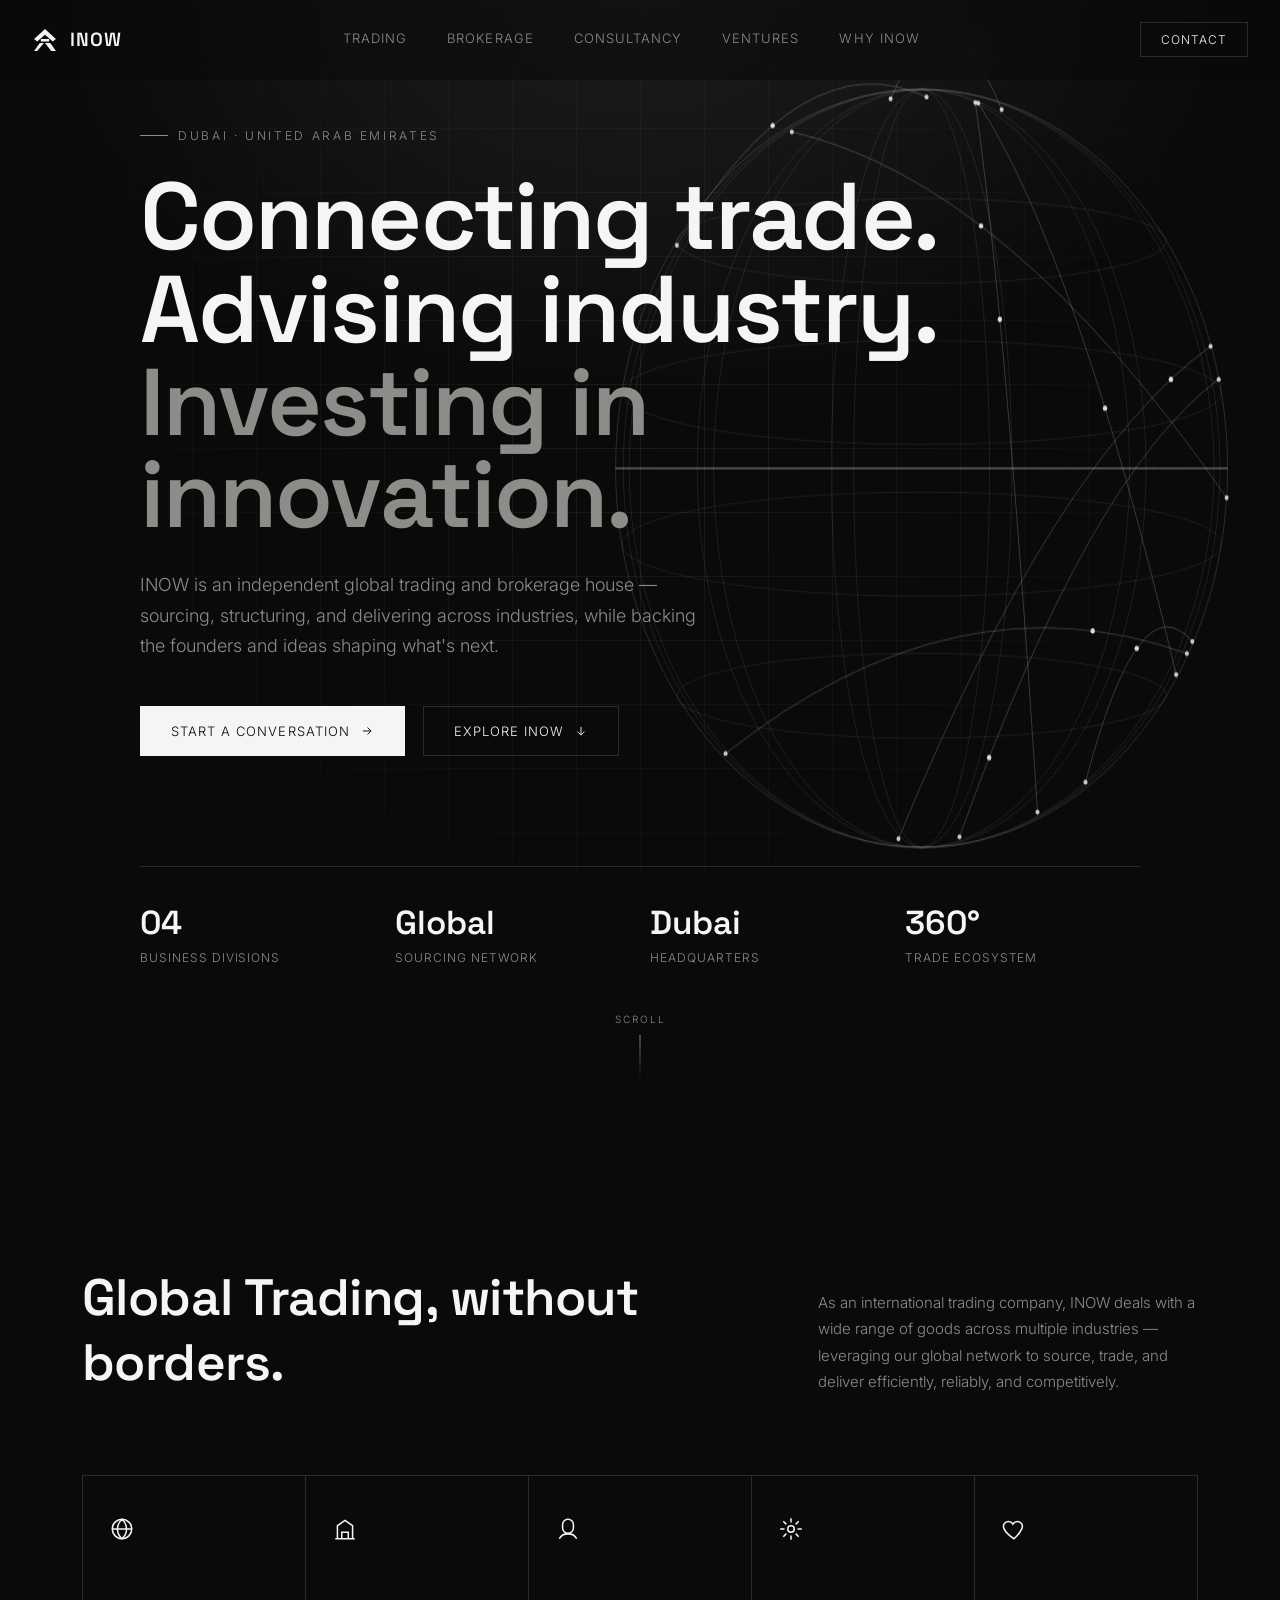
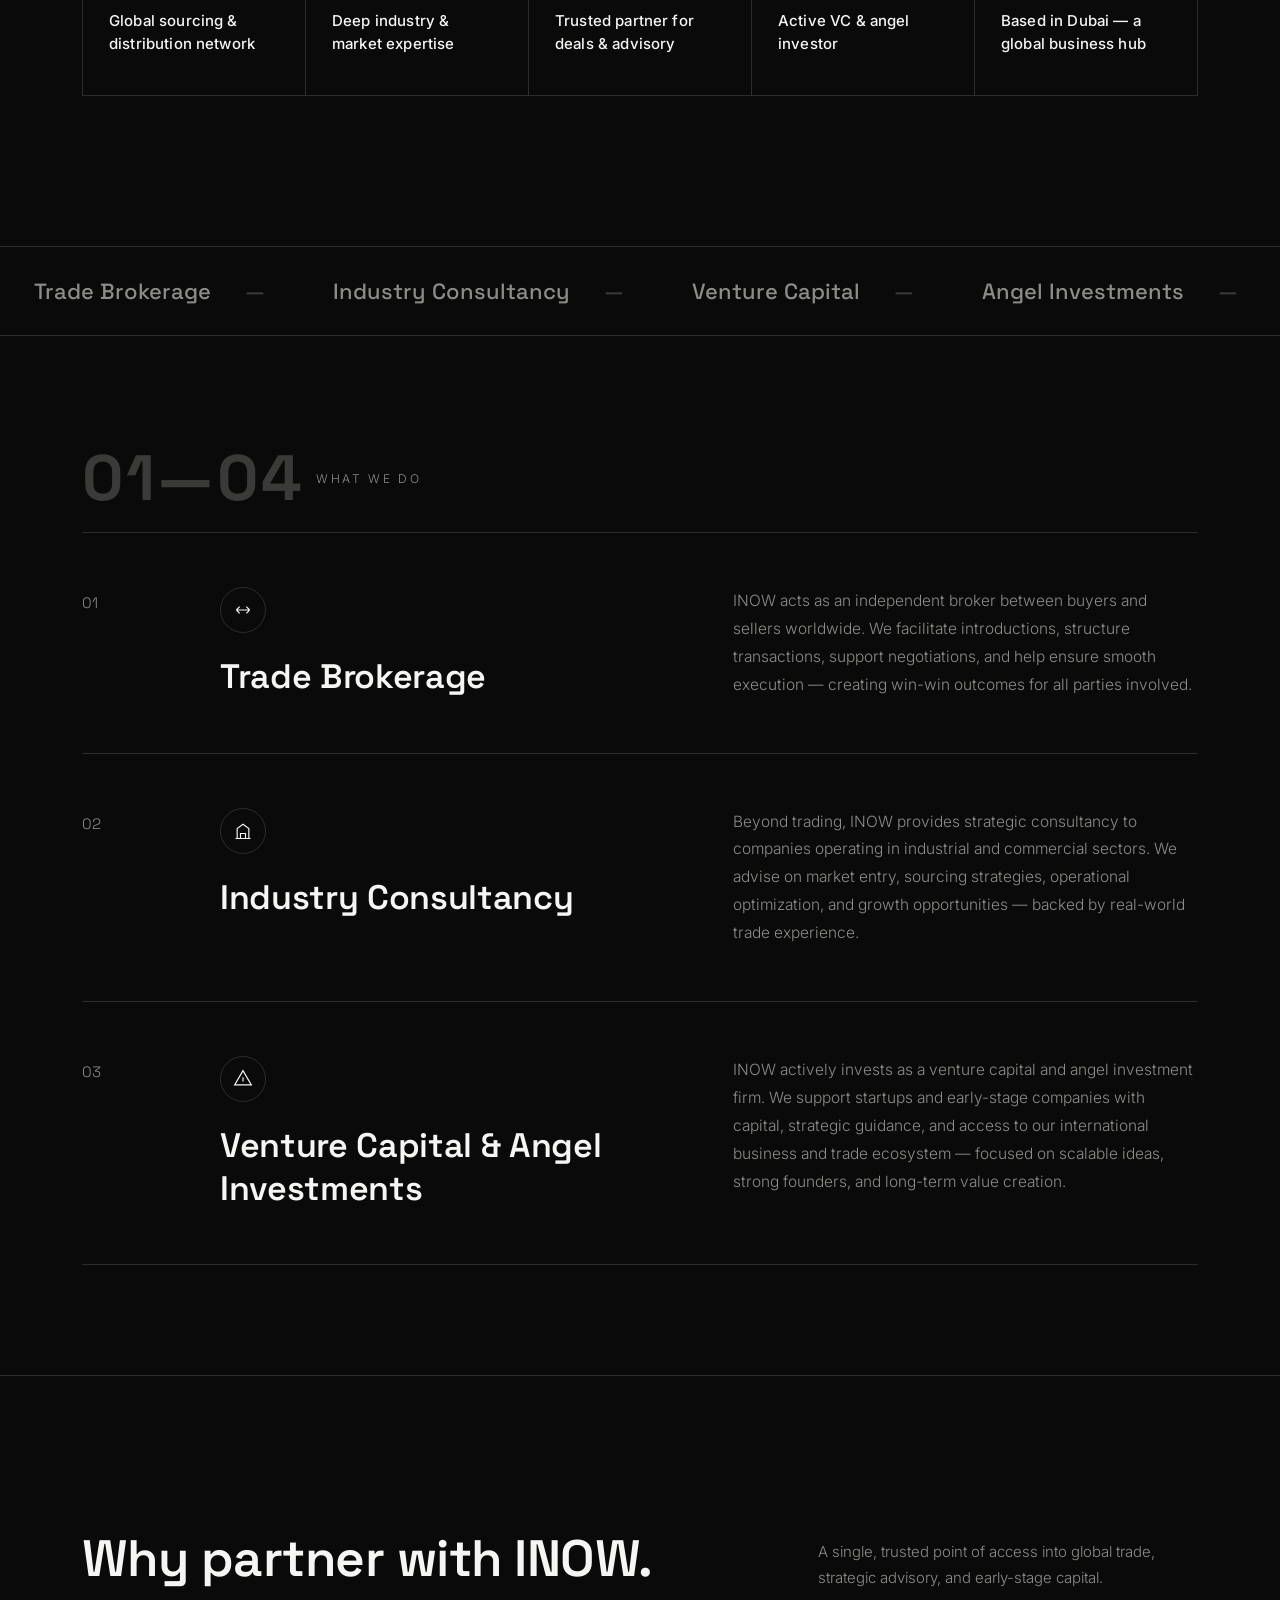
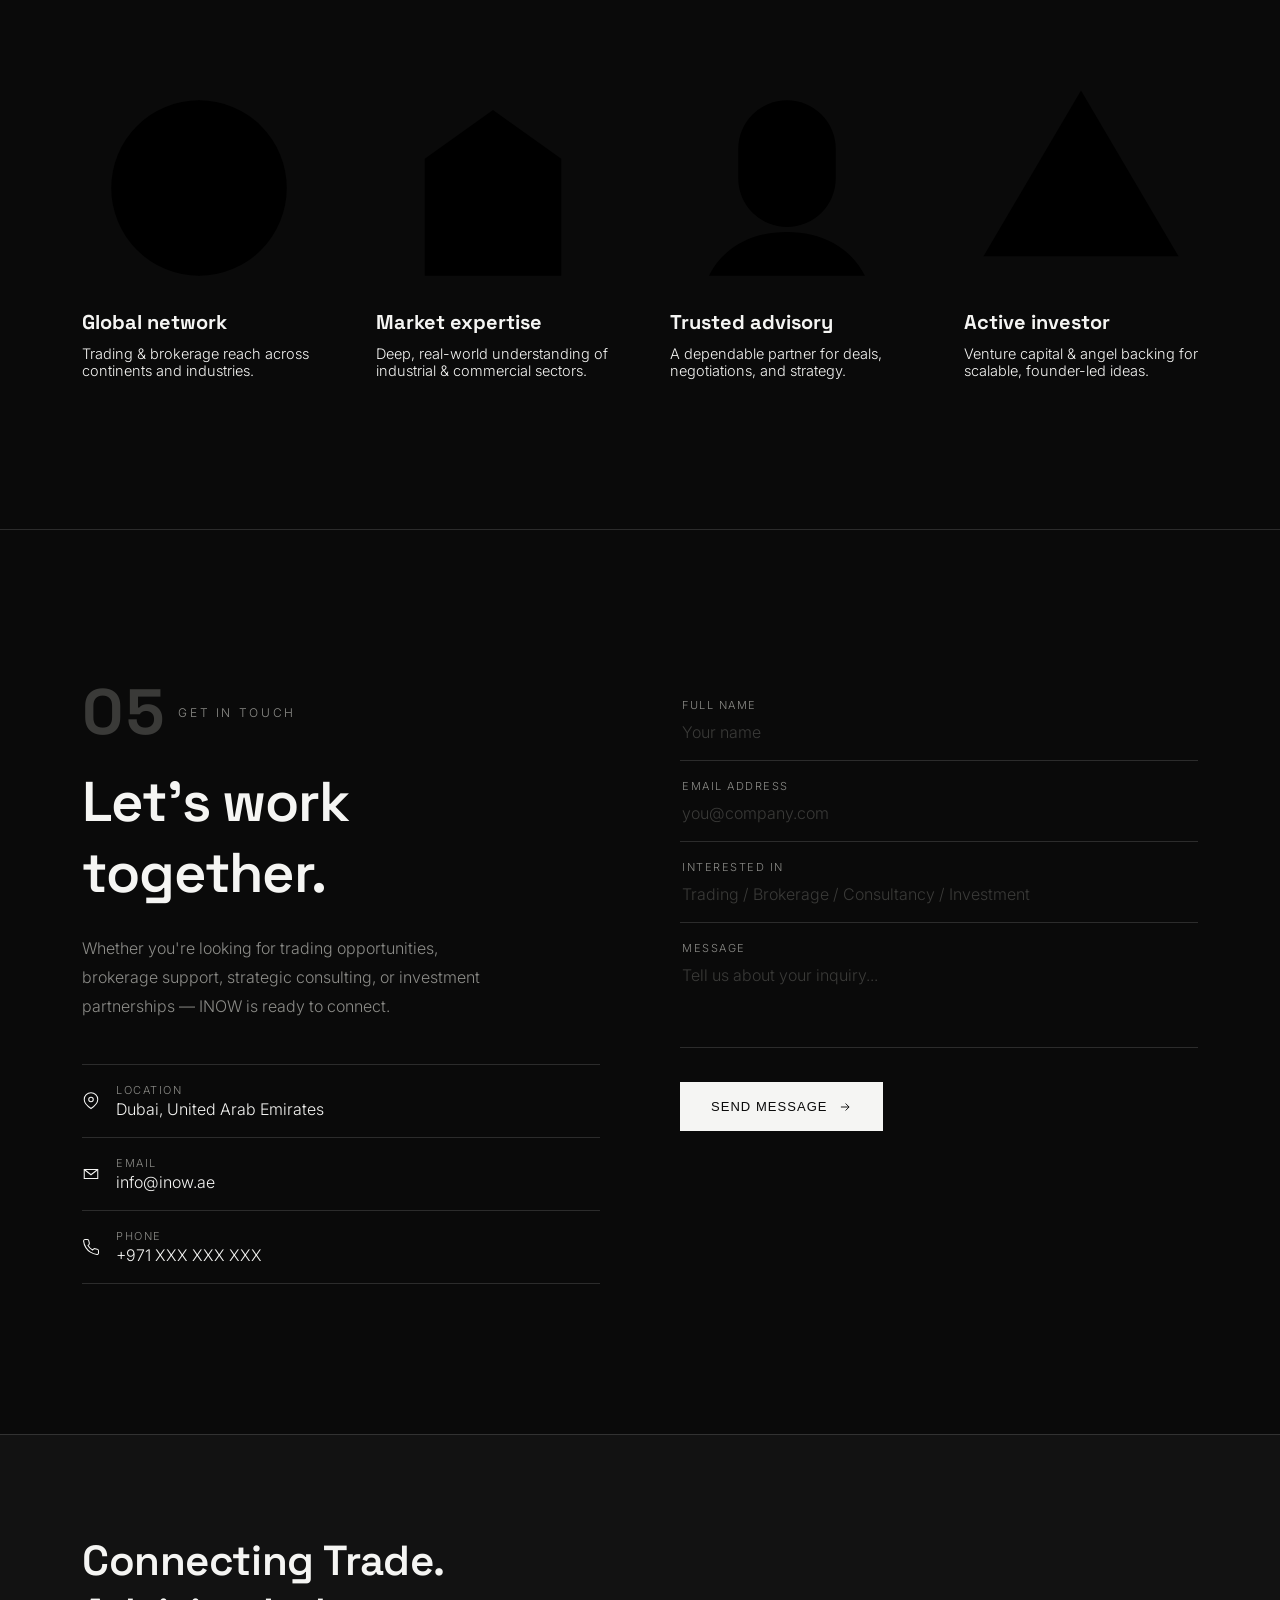
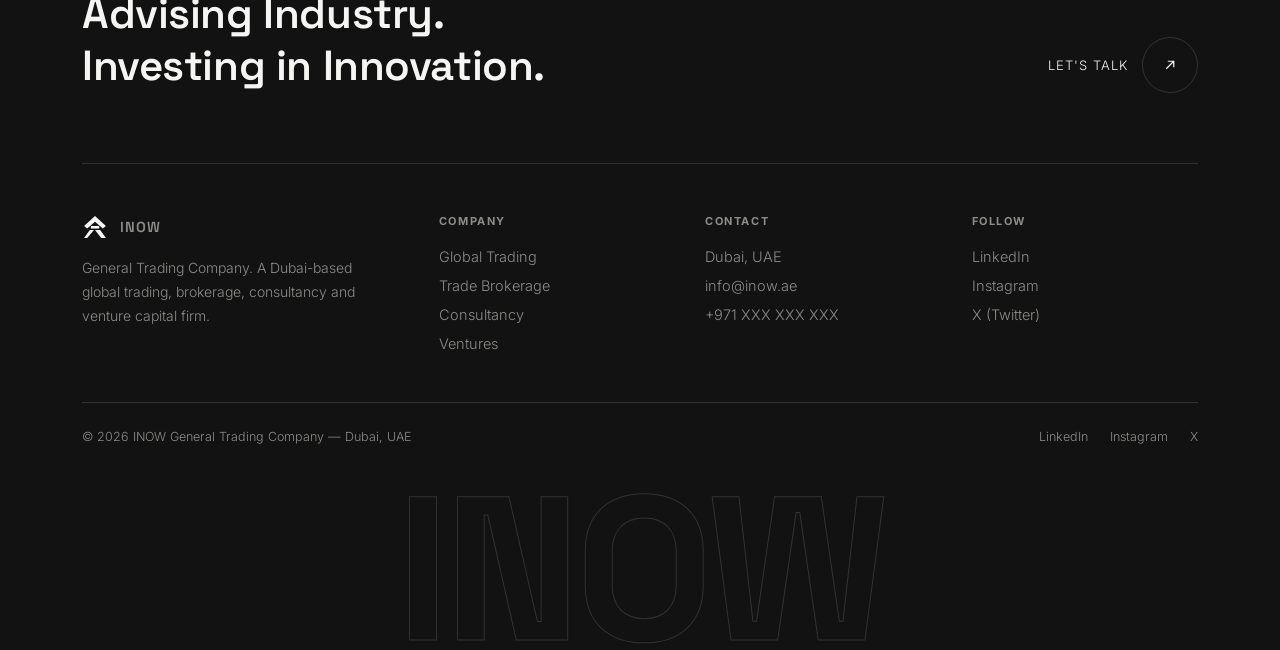
==== index.html @ 711c29b2 "Build INOW landing page: black & white, animated hero, scroll reveals Single-page site covering Glob" ====
<!DOCTYPE html>
<html lang="en">
<head>
<meta charset="UTF-8">
<meta name="viewport" content="width=device-width, initial-scale=1.0">
<title>INOW — General Trading Company</title>
<meta name="description" content="INOW is a Dubai-based global trading, brokerage, consultancy and venture capital firm connecting trade, advising industry, and investing in innovation.">
<link rel="preconnect" href="https://fonts.googleapis.com">
<link rel="preconnect" href="https://fonts.gstatic.com" crossorigin>
<link href="https://fonts.googleapis.com/css2?family=Space+Grotesk:wght@400;500;600;700&family=Inter:wght@300;400;500;600&display=swap" rel="stylesheet">
<style>
  :root{
    --black:#0a0a0a;
    --off-black:#121212;
    --panel:#161616;
    --white:#f5f5f3;
    --grey-1:#8c8c88;
    --grey-2:#3a3a38;
    --line:rgba(245,245,243,0.14);
    --line-soft:rgba(245,245,243,0.07);
    --ease:cubic-bezier(.16,.8,.24,1);
  }
  *{margin:0;padding:0;box-sizing:border-box;}
  html{scroll-behavior:smooth;}
  body{
    background:var(--black);
    color:var(--white);
    font-family:'Inter',sans-serif;
    font-weight:300;
    overflow-x:hidden;
    -webkit-font-smoothing:antialiased;
  }
  h1,h2,h3,.logotype{font-family:'Space Grotesk',sans-serif;}
  a{color:inherit;text-decoration:none;}
  img{max-width:100%;display:block;}
  .wrap{max-width:1180px;margin:0 auto;padding:0 32px;}
  ::selection{background:var(--white);color:var(--black);}

  /* ---------- Scrollbar ---------- */
  ::-webkit-scrollbar{width:8px;}
  ::-webkit-scrollbar-track{background:var(--black);}
  ::-webkit-scrollbar-thumb{background:var(--grey-2);}

  /* ---------- Nav ---------- */
  header{
    position:fixed;top:0;left:0;right:0;z-index:100;
    display:flex;align-items:center;justify-content:space-between;
    padding:22px 32px;
    background:rgba(10,10,10,0.55);
    backdrop-filter:blur(14px);
    border-bottom:1px solid transparent;
    transition:border-color .4s var(--ease),background .4s var(--ease),padding .4s var(--ease);
  }
  header.scrolled{
    border-bottom-color:var(--line);
    background:rgba(10,10,10,0.85);
    padding:14px 32px;
  }
  .brand{display:flex;align-items:center;gap:12px;font-size:19px;letter-spacing:0.06em;font-weight:600;}
  .brand .mark{width:26px;height:26px;display:block;}
  nav.links{display:flex;gap:40px;font-size:13px;letter-spacing:0.08em;text-transform:uppercase;}
  nav.links a{position:relative;color:var(--grey-1);transition:color .3s var(--ease);padding-bottom:4px;}
  nav.links a::after{
    content:"";position:absolute;left:0;bottom:0;width:0;height:1px;background:var(--white);
    transition:width .35s var(--ease);
  }
  nav.links a:hover{color:var(--white);}
  nav.links a:hover::after{width:100%;}
  .nav-cta{
    border:1px solid var(--line);padding:9px 20px;font-size:12px;letter-spacing:.08em;text-transform:uppercase;
    transition:all .3s var(--ease);
  }
  .nav-cta:hover{background:var(--white);color:var(--black);border-color:var(--white);}
  .burger{display:none;flex-direction:column;gap:5px;cursor:pointer;z-index:110;}
  .burger span{width:24px;height:1px;background:var(--white);display:block;}

  /* ---------- Hero ---------- */
  .hero{
    position:relative;min-height:100vh;display:flex;flex-direction:column;justify-content:center;
    padding-top:120px;overflow:hidden;
  }
  .hero-canvas-wrap{
    position:absolute;inset:0;z-index:0;
    background:
      radial-gradient(ellipse 80% 60% at 50% 0%, rgba(255,255,255,0.08), transparent 60%),
      var(--black);
  }
  #hero-canvas{position:absolute;inset:0;width:100%;height:100%;opacity:0.9;}
  .hero-grid{
    position:absolute;inset:0;z-index:1;pointer-events:none;
    background-image:
      linear-gradient(var(--line-soft) 1px, transparent 1px),
      linear-gradient(90deg, var(--line-soft) 1px, transparent 1px);
    background-size:64px 64px;
    mask-image:radial-gradient(ellipse 70% 70% at 50% 40%, black 0%, transparent 75%);
  }
  .hero-content{position:relative;z-index:2;}
  .eyebrow{
    display:inline-flex;align-items:center;gap:10px;
    font-size:12px;letter-spacing:.22em;text-transform:uppercase;color:var(--grey-1);
    margin-bottom:28px;opacity:0;animation:fadeUp .9s var(--ease) .1s forwards;
  }
  .eyebrow::before{content:"";width:28px;height:1px;background:var(--grey-1);}
  .hero h1{
    font-size:clamp(42px,7.4vw,104px);
    line-height:0.98;font-weight:600;letter-spacing:-0.02em;
    max-width:1000px;
    opacity:0;animation:fadeUp 1s var(--ease) .25s forwards;
  }
  .hero h1 em{font-style:normal;color:var(--grey-1);}
  .hero p.lead{
    margin-top:28px;max-width:560px;font-size:18px;line-height:1.7;color:var(--grey-1);font-weight:300;
    opacity:0;animation:fadeUp 1s var(--ease) .4s forwards;
  }
  .hero-actions{
    margin-top:44px;display:flex;gap:18px;flex-wrap:wrap;
    opacity:0;animation:fadeUp 1s var(--ease) .55s forwards;
  }
  .btn{
    display:inline-flex;align-items:center;gap:10px;
    padding:16px 30px;font-size:13px;letter-spacing:.08em;text-transform:uppercase;
    border:1px solid var(--white);transition:all .35s var(--ease);
  }
  .btn.primary{background:var(--white);color:var(--black);}
  .btn.primary:hover{background:transparent;color:var(--white);}
  .btn.ghost{border-color:var(--line);color:var(--white);}
  .btn.ghost:hover{border-color:var(--white);}
  .btn svg{width:14px;height:14px;transition:transform .35s var(--ease);}
  .btn:hover svg{transform:translateX(4px);}

  .hero-stats{
    position:relative;z-index:2;
    margin-top:110px;padding-top:34px;border-top:1px solid var(--line);
    display:grid;grid-template-columns:repeat(4,1fr);gap:20px;
    opacity:0;animation:fadeUp 1s var(--ease) .7s forwards;
  }
  .stat .num{font-family:'Space Grotesk',sans-serif;font-size:clamp(22px,2.6vw,36px);font-weight:600;}
  .stat .label{margin-top:6px;font-size:12px;letter-spacing:.08em;text-transform:uppercase;color:var(--grey-1);}

  .scroll-cue{
    position:absolute;bottom:36px;left:50%;transform:translateX(-50%);z-index:2;
    display:flex;flex-direction:column;align-items:center;gap:10px;
    font-size:10px;letter-spacing:.2em;text-transform:uppercase;color:var(--grey-1);
  }
  .scroll-cue .line{width:1px;height:44px;background:linear-gradient(var(--grey-1),transparent);position:relative;overflow:hidden;}
  .scroll-cue .line::after{
    content:"";position:absolute;top:-100%;left:0;width:100%;height:100%;background:var(--white);
    animation:drip 2.2s ease-in-out infinite;
  }
  @keyframes drip{0%{top:-100%;}60%{top:100%;}100%{top:100%;}}

  @keyframes fadeUp{
    from{opacity:0;transform:translateY(22px);}
    to{opacity:1;transform:translateY(0);}
  }

  /* ---------- Section shell ---------- */
  section{position:relative;padding:150px 0;}
  section.tight{padding:110px 0;}
  .divider-line{border-top:1px solid var(--line);}
  .kicker{
    font-size:12px;letter-spacing:.22em;text-transform:uppercase;color:var(--grey-1);
    display:flex;align-items:center;gap:12px;margin-bottom:22px;
  }
  .kicker span.tag{font-family:'Space Grotesk',sans-serif;color:var(--grey-2);font-size:64px;font-weight:700;line-height:1;}
  .section-head{display:flex;justify-content:space-between;align-items:flex-end;gap:40px;margin-bottom:80px;flex-wrap:wrap;}
  .section-head h2{font-size:clamp(30px,4vw,52px);font-weight:600;letter-spacing:-0.01em;max-width:640px;}
  .section-head p{max-width:380px;color:var(--grey-1);font-size:15px;line-height:1.75;}

  .reveal{opacity:0;transform:translateY(36px);transition:opacity .9s var(--ease),transform .9s var(--ease);}
  .reveal.in{opacity:1;transform:translateY(0);}
  .stagger .reveal:nth-child(1){transition-delay:.05s;}
  .stagger .reveal:nth-child(2){transition-delay:.15s;}
  .stagger .reveal:nth-child(3){transition-delay:.25s;}
  .stagger .reveal:nth-child(4){transition-delay:.35s;}

  /* ---------- Pillars (Brokerage / Consultancy / VC) ---------- */
  .pillars{display:flex;flex-direction:column;}
  .pillar{
    display:grid;grid-template-columns:90px 1fr 1fr;gap:48px;align-items:start;
    padding:54px 0;border-top:1px solid var(--line);position:relative;
  }
  .pillar:last-child{border-bottom:1px solid var(--line);}
  .pillar .idx{font-family:'Space Grotesk',sans-serif;font-size:15px;color:var(--grey-1);padding-top:6px;}
  .pillar h3{font-size:clamp(24px,2.8vw,34px);font-weight:600;letter-spacing:-0.01em;}
  .pillar .icon-badge{
    width:46px;height:46px;border:1px solid var(--line);border-radius:50%;
    display:flex;align-items:center;justify-content:center;margin-bottom:22px;
  }
  .pillar .icon-badge svg{width:20px;height:20px;stroke:var(--white);fill:none;}
  .pillar p{color:var(--grey-1);font-size:15.5px;line-height:1.8;max-width:480px;}
  .pillar-overlay{
    position:absolute;right:0;top:50%;transform:translateY(-50%);
    font-family:'Space Grotesk',sans-serif;font-weight:700;font-size:14vw;line-height:1;
    color:transparent;-webkit-text-stroke:1px var(--line);
    pointer-events:none;user-select:none;z-index:0;
  }
  .pillar-body{position:relative;z-index:1;grid-column:2 / span 2;display:contents;}
  @media (max-width:820px){
    .pillar{grid-template-columns:1fr;gap:14px;}
    .pillar .idx{display:none;}
  }

  /* ---------- Why INOW ---------- */
  .why-grid{display:grid;grid-template-columns:repeat(5,1fr);border-top:1px solid var(--line);border-left:1px solid var(--line);}
  .why-cell{
    border-right:1px solid var(--line);border-bottom:1px solid var(--line);
    padding:40px 26px;min-height:220px;display:flex;flex-direction:column;justify-content:space-between;
    transition:background .4s var(--ease);
  }
  .why-cell:hover{background:var(--panel);}
  .why-cell svg{width:26px;height:26px;stroke:var(--white);fill:none;}
  .why-cell h4{margin-top:22px;font-size:15px;font-weight:500;letter-spacing:.01em;line-height:1.5;}
  @media (max-width:960px){.why-grid{grid-template-columns:repeat(2,1fr);}}

  /* ---------- Marquee ---------- */
  .marquee-strip{
    border-top:1px solid var(--line);border-bottom:1px solid var(--line);
    padding:30px 0;overflow:hidden;white-space:nowrap;
  }
  .marquee-track{display:inline-flex;gap:0;animation:scrollLeft 32s linear infinite;}
  .marquee-track span{
    font-family:'Space Grotesk',sans-serif;font-size:22px;font-weight:500;color:var(--grey-1);
    padding:0 34px;display:inline-flex;align-items:center;gap:34px;
  }
  .marquee-track span::after{content:"—";color:var(--grey-2);}
  @keyframes scrollLeft{from{transform:translateX(0);}to{transform:translateX(-50%);}}

  /* ---------- Contact ---------- */
  .contact-shell{display:grid;grid-template-columns:1fr 1fr;gap:80px;}
  .contact-info h2{font-size:clamp(32px,4.4vw,56px);font-weight:600;letter-spacing:-0.02em;margin-bottom:26px;}
  .contact-info p{color:var(--grey-1);font-size:16px;line-height:1.8;max-width:420px;margin-bottom:44px;}
  .contact-detail{display:flex;align-items:center;gap:16px;padding:18px 0;border-top:1px solid var(--line);}
  .contact-detail:last-of-type{border-bottom:1px solid var(--line);}
  .contact-detail svg{width:18px;height:18px;stroke:var(--white);fill:none;flex-shrink:0;}
  .contact-detail .label{font-size:11px;letter-spacing:.14em;text-transform:uppercase;color:var(--grey-1);}
  .contact-detail .value{font-size:16px;margin-top:2px;}

  form.contact-form{display:flex;flex-direction:column;gap:0;}
  .field{border-bottom:1px solid var(--line);padding:18px 2px;position:relative;}
  .field label{display:block;font-size:11px;letter-spacing:.14em;text-transform:uppercase;color:var(--grey-1);margin-bottom:10px;}
  .field input,.field textarea{
    width:100%;background:transparent;border:none;outline:none;color:var(--white);
    font-family:'Inter',sans-serif;font-size:16px;font-weight:300;resize:none;
  }
  .field input::placeholder,.field textarea::placeholder{color:var(--grey-2);}
  .field .underline{position:absolute;left:0;bottom:-1px;height:1px;width:0;background:var(--white);transition:width .4s var(--ease);}
  .field:focus-within .underline{width:100%;}
  .field:focus-within label{color:var(--white);}
  .form-submit{
    margin-top:34px;align-self:flex-start;
  }

  /* ---------- Footer ---------- */
  footer{
    background:var(--off-black);
    border-top:1px solid var(--line);
    padding-top:100px;
    position:relative;
    overflow:hidden;
  }
  .footer-top{display:flex;justify-content:space-between;align-items:flex-end;gap:40px;flex-wrap:wrap;padding-bottom:70px;}
  .footer-tagline{font-family:'Space Grotesk',sans-serif;font-size:clamp(24px,3.4vw,42px);font-weight:600;max-width:640px;letter-spacing:-0.01em;line-height:1.25;}
  .footer-cta{display:flex;align-items:center;gap:14px;font-size:13px;letter-spacing:.08em;text-transform:uppercase;}
  .footer-cta .circle{
    width:56px;height:56px;border:1px solid var(--line);border-radius:50%;
    display:flex;align-items:center;justify-content:center;transition:all .35s var(--ease);
  }
  .footer-cta .circle svg{width:18px;height:18px;stroke:var(--white);fill:none;transition:transform .35s var(--ease);}
  .footer-cta:hover .circle{background:var(--white);border-color:var(--white);}
  .footer-cta:hover .circle svg{stroke:var(--black);transform:translate(3px,-3px);}

  .footer-columns{
    display:grid;grid-template-columns:1.4fr 1fr 1fr 1fr;gap:40px;
    padding:50px 0;border-top:1px solid var(--line);
  }
  .footer-columns h5{font-size:11px;letter-spacing:.14em;text-transform:uppercase;color:var(--grey-1);margin-bottom:20px;}
  .footer-columns ul{list-style:none;display:flex;flex-direction:column;gap:12px;}
  .footer-columns a, .footer-columns li{font-size:14.5px;color:var(--grey-1);transition:color .3s var(--ease);}
  .footer-columns a:hover{color:var(--white);}
  .footer-brand-col .brand{margin-bottom:16px;}
  .footer-brand-col p{color:var(--grey-1);font-size:14px;line-height:1.7;max-width:280px;}

  .footer-bottom{
    display:flex;justify-content:space-between;align-items:center;flex-wrap:wrap;gap:16px;
    padding:26px 0;border-top:1px solid var(--line);
    font-size:12.5px;color:var(--grey-1);
  }
  .footer-socials{display:flex;gap:22px;}
  .footer-socials a{color:var(--grey-1);}
  .footer-socials a:hover{color:var(--white);}

  .footer-giant{
    font-family:'Space Grotesk',sans-serif;font-weight:700;
    font-size:clamp(70px,16vw,260px);line-height:0.78;letter-spacing:-0.03em;
    color:transparent;-webkit-text-stroke:1px var(--line);
    text-align:center;padding:20px 0 0;user-select:none;white-space:nowrap;
  }

  @media (max-width:900px){
    .contact-shell{grid-template-columns:1fr;}
    .footer-columns{grid-template-columns:1fr 1fr;}
    .hero-stats{grid-template-columns:repeat(2,1fr);}
  }
  @media (max-width:720px){
    nav.links{
      display:flex;flex-direction:column;align-items:flex-start;gap:0;
      position:fixed;top:0;right:0;height:100vh;width:78vw;max-width:320px;
      background:var(--off-black);border-left:1px solid var(--line);
      padding:100px 32px;transform:translateX(100%);transition:transform .45s var(--ease);
      z-index:105;
    }
    nav.links.open{transform:translateX(0);}
    nav.links a{width:100%;padding:16px 0;border-bottom:1px solid var(--line-soft);font-size:14px;}
    .nav-cta{display:none;}
    .burger{display:flex;}
    .burger.open span:nth-child(1){transform:translateY(6px) rotate(45deg);}
    .burger.open span:nth-child(2){opacity:0;}
    .burger.open span:nth-child(3){transform:translateY(-6px) rotate(-45deg);}
    .burger span{transition:transform .3s var(--ease),opacity .3s var(--ease);}
    .pillar{grid-template-columns:1fr;}
    .why-grid{grid-template-columns:1fr 1fr;}
    section{padding:100px 0;}
  }
</style>
</head>
<body>

<header id="siteHeader">
  <a href="#top" class="brand">
    <svg class="mark" viewBox="0 0 100 100" fill="none" xmlns="http://www.w3.org/2000/svg">
      <path d="M50 8 L92 46 L80 56 L50 30 L20 56 L8 46 Z" fill="#f5f5f3"/>
      <rect x="34" y="46" width="32" height="10" fill="#f5f5f3"/>
      <path d="M30 62 L46 62 L20 92 L8 92 Z" fill="#f5f5f3"/>
      <path d="M50 62 L70 62 L92 92 L74 92 Z" fill="#f5f5f3"/>
    </svg>
    <span class="logotype">INOW</span>
  </a>
  <nav class="links">
    <a href="#trading">Trading</a>
    <a href="#brokerage">Brokerage</a>
    <a href="#consultancy">Consultancy</a>
    <a href="#ventures">Ventures</a>
    <a href="#why">Why INOW</a>
  </nav>
  <a href="#contact" class="nav-cta">Contact</a>
  <div class="burger" id="burger"><span></span><span></span><span></span></div>
</header>

<!-- ================= HERO ================= -->
<div id="top"></div>
<section class="hero">
  <div class="hero-canvas-wrap">
    <canvas id="hero-canvas"></canvas>
    <div class="hero-grid"></div>
  </div>
  <div class="wrap hero-content">
    <div class="eyebrow">Dubai · United Arab Emirates</div>
    <h1>Connecting trade.<br>Advising industry.<br><em>Investing in innovation.</em></h1>
    <p class="lead">INOW is an independent global trading and brokerage house — sourcing, structuring, and delivering across industries, while backing the founders and ideas shaping what's next.</p>
    <div class="hero-actions">
      <a href="#contact" class="btn primary">Start a Conversation
        <svg viewBox="0 0 24 24" fill="none" stroke="currentColor" stroke-width="1.6"><path d="M5 12h14M13 6l6 6-6 6"/></svg>
      </a>
      <a href="#trading" class="btn ghost">Explore INOW
        <svg viewBox="0 0 24 24" fill="none" stroke="currentColor" stroke-width="1.6"><path d="M12 5v14M6 13l6 6 6-6"/></svg>
      </a>
    </div>
    <div class="hero-stats">
      <div class="stat"><div class="num">04</div><div class="label">Business Divisions</div></div>
      <div class="stat"><div class="num">Global</div><div class="label">Sourcing Network</div></div>
      <div class="stat"><div class="num">Dubai</div><div class="label">Headquarters</div></div>
      <div class="stat"><div class="num">360°</div><div class="label">Trade Ecosystem</div></div>
    </div>
  </div>
  <div class="scroll-cue"><span>Scroll</span><div class="line"></div></div>
</section>

<!-- ================= GLOBAL TRADING ================= -->
<section id="trading">
  <div class="wrap">
    <div class="section-head reveal">
      <h2>Global Trading, without borders.</h2>
      <p>As an international trading company, INOW deals with a wide range of goods across multiple industries — leveraging our global network to source, trade, and deliver efficiently, reliably, and competitively.</p>
    </div>
    <div class="why-grid stagger">
      <div class="why-cell reveal">
        <svg viewBox="0 0 24 24" stroke-width="1.4"><circle cx="12" cy="12" r="9"/><path d="M3 12h18M12 3c2.8 2.6 4.2 5.8 4.2 9s-1.4 6.4-4.2 9c-2.8-2.6-4.2-5.8-4.2-9s1.4-6.4 4.2-9Z"/></svg>
        <h4>Global sourcing &amp; distribution network</h4>
      </div>
      <div class="why-cell reveal">
        <svg viewBox="0 0 24 24" stroke-width="1.4"><path d="M3 21h18M5 21V9l7-5 7 5v12M9 21v-6h6v6"/></svg>
        <h4>Deep industry &amp; market expertise</h4>
      </div>
      <div class="why-cell reveal">
        <svg viewBox="0 0 24 24" stroke-width="1.4"><path d="M17 8a5 5 0 1 0-10 0M7 8v3a5 5 0 0 0 10 0V8M4 21c1.5-3 4.5-4.5 8-4.5s6.5 1.5 8 4.5"/></svg>
        <h4>Trusted partner for deals &amp; advisory</h4>
      </div>
      <div class="why-cell reveal">
        <svg viewBox="0 0 24 24" stroke-width="1.4"><path d="M12 2v4M12 18v4M4.9 4.9l2.8 2.8M16.3 16.3l2.8 2.8M2 12h4M18 12h4M4.9 19.1l2.8-2.8M16.3 7.7l2.8-2.8"/><circle cx="12" cy="12" r="3"/></svg>
        <h4>Active VC &amp; angel investor</h4>
      </div>
      <div class="why-cell reveal">
        <svg viewBox="0 0 24 24" stroke-width="1.4"><path d="M12 21s-7-4.4-9.3-9.3C1.4 8.2 3.4 5 6.8 5c1.9 0 3.3 1 4.2 2.4C11.9 6 13.3 5 15.2 5c3.4 0 5.4 3.2 4.1 6.7C17 16.6 12 21 12 21Z"/></svg>
        <h4>Based in Dubai — a global business hub</h4>
      </div>
    </div>
  </div>
</section>

<div class="marquee-strip">
  <div class="marquee-track">
    <span>Trade Brokerage</span><span>Industry Consultancy</span><span>Venture Capital</span><span>Angel Investments</span><span>Global Trading</span>
    <span>Trade Brokerage</span><span>Industry Consultancy</span><span>Venture Capital</span><span>Angel Investments</span><span>Global Trading</span>
  </div>
</div>

<!-- ================= PILLARS ================= -->
<section class="tight">
  <div class="wrap">
    <div class="kicker reveal"><span class="tag">01—04</span> What We Do</div>
    <div class="pillars">

      <div class="pillar reveal" id="brokerage">
        <div class="idx">01</div>
        <div>
          <div class="icon-badge"><svg viewBox="0 0 24 24" stroke-width="1.4"><path d="M4 12h16M4 12l4-4M4 12l4 4M20 12l-4-4M20 12l-4 4"/></svg></div>
          <h3>Trade Brokerage</h3>
        </div>
        <p>INOW acts as an independent broker between buyers and sellers worldwide. We facilitate introductions, structure transactions, support negotiations, and help ensure smooth execution — creating win-win outcomes for all parties involved.</p>
      </div>

      <div class="pillar reveal" id="consultancy">
        <div class="idx">02</div>
        <div>
          <div class="icon-badge"><svg viewBox="0 0 24 24" stroke-width="1.4"><path d="M3 21h18M5 21V9l7-5 7 5v12M9 21v-6h6v6"/></svg></div>
          <h3>Industry Consultancy</h3>
        </div>
        <p>Beyond trading, INOW provides strategic consultancy to companies operating in industrial and commercial sectors. We advise on market entry, sourcing strategies, operational optimization, and growth opportunities — backed by real-world trade experience.</p>
      </div>

      <div class="pillar reveal" id="ventures">
        <div class="idx">03</div>
        <div>
          <div class="icon-badge"><svg viewBox="0 0 24 24" stroke-width="1.4"><path d="M12 2 2 19h20L12 2Z"/><path d="M12 10v5"/></svg></div>
          <h3>Venture Capital &amp; Angel Investments</h3>
        </div>
        <p>INOW actively invests as a venture capital and angel investment firm. We support startups and early-stage companies with capital, strategic guidance, and access to our international business and trade ecosystem — focused on scalable ideas, strong founders, and long-term value creation.</p>
      </div>

    </div>
  </div>
</section>

<!-- ================= WHY INOW ================= -->
<section id="why" class="divider-line">
  <div class="wrap">
    <div class="section-head reveal">
      <h2>Why partner with INOW.</h2>
      <p>A single, trusted point of access into global trade, strategic advisory, and early-stage capital.</p>
    </div>
    <div class="pillars" style="border:none;">
      <div class="reveal" style="display:flex;gap:60px;flex-wrap:wrap;">
        <div style="flex:1;min-width:220px;"><div class="icon-badge"><svg viewBox="0 0 24 24" stroke-width="1.4"><circle cx="12" cy="12" r="9"/><path d="M3 12h18M12 3c2.8 2.6 4.2 5.8 4.2 9s-1.4 6.4-4.2 9c-2.8-2.6-4.2-5.8-4.2-9s1.4-6.4 4.2-9Z"/></svg></div><h3 style="font-size:20px;margin-bottom:10px;">Global network</h3><p style="font-size:14.5px;">Trading &amp; brokerage reach across continents and industries.</p></div>
        <div style="flex:1;min-width:220px;"><div class="icon-badge"><svg viewBox="0 0 24 24" stroke-width="1.4"><path d="M3 21h18M5 21V9l7-5 7 5v12M9 21v-6h6v6"/></svg></div><h3 style="font-size:20px;margin-bottom:10px;">Market expertise</h3><p style="font-size:14.5px;">Deep, real-world understanding of industrial &amp; commercial sectors.</p></div>
        <div style="flex:1;min-width:220px;"><div class="icon-badge"><svg viewBox="0 0 24 24" stroke-width="1.4"><path d="M17 8a5 5 0 1 0-10 0M7 8v3a5 5 0 0 0 10 0V8M4 21c1.5-3 4.5-4.5 8-4.5s6.5 1.5 8 4.5"/></svg></div><h3 style="font-size:20px;margin-bottom:10px;">Trusted advisory</h3><p style="font-size:14.5px;">A dependable partner for deals, negotiations, and strategy.</p></div>
        <div style="flex:1;min-width:220px;"><div class="icon-badge"><svg viewBox="0 0 24 24" stroke-width="1.4"><path d="M12 2 2 19h20L12 2Z"/><path d="M12 10v5"/></svg></div><h3 style="font-size:20px;margin-bottom:10px;">Active investor</h3><p style="font-size:14.5px;">Venture capital &amp; angel backing for scalable, founder-led ideas.</p></div>
      </div>
    </div>
  </div>
</section>

<!-- ================= CONTACT ================= -->
<section id="contact" class="divider-line">
  <div class="wrap">
    <div class="contact-shell">
      <div class="contact-info reveal">
        <div class="kicker"><span class="tag">05</span> Get in Touch</div>
        <h2>Let's work together.</h2>
        <p>Whether you're looking for trading opportunities, brokerage support, strategic consulting, or investment partnerships — INOW is ready to connect.</p>

        <div class="contact-detail">
          <svg viewBox="0 0 24 24" stroke-width="1.4"><path d="M12 21s-7-4.4-9.3-9.3C1.4 8.2 3.4 5 6.8 5c1.9 0 3.3 1 4.2 2.4C11.9 6 13.3 5 15.2 5c3.4 0 5.4 3.2 4.1 6.7C17 16.6 12 21 12 21Z" style="display:none"/><path d="M21 10c0 6-9 12-9 12S3 16 3 10a9 9 0 0 1 18 0Z"/><circle cx="12" cy="10" r="3"/></svg>
          <div><div class="label">Location</div><div class="value">Dubai, United Arab Emirates</div></div>
        </div>
        <div class="contact-detail">
          <svg viewBox="0 0 24 24" stroke-width="1.4"><path d="M4 4h16v16H4z" style="display:none"/><path d="M3 6h18v12H3z"/><path d="m3 6 9 7 9-7"/></svg>
          <div><div class="label">Email</div><div class="value">info@inow.ae</div></div>
        </div>
        <div class="contact-detail">
          <svg viewBox="0 0 24 24" stroke-width="1.4"><path d="M22 16.9v3a2 2 0 0 1-2.2 2 19.8 19.8 0 0 1-8.6-3.1 19.5 19.5 0 0 1-6-6 19.8 19.8 0 0 1-3.1-8.6A2 2 0 0 1 4.1 2h3a2 2 0 0 1 2 1.7c.1 1 .3 2 .6 2.9a2 2 0 0 1-.5 2.1L8 10a16 16 0 0 0 6 6l1.3-1.2a2 2 0 0 1 2.1-.5c.9.3 1.9.5 2.9.6a2 2 0 0 1 1.7 2Z"/></svg>
          <div><div class="label">Phone</div><div class="value">+971 XXX XXX XXX</div></div>
        </div>
      </div>

      <form class="contact-form reveal" id="contactForm">
        <div class="field">
          <label for="name">Full Name</label>
          <input type="text" id="name" name="name" placeholder="Your name" required>
          <div class="underline"></div>
        </div>
        <div class="field">
          <label for="email">Email Address</label>
          <input type="email" id="email" name="email" placeholder="you@company.com" required>
          <div class="underline"></div>
        </div>
        <div class="field">
          <label for="subject">Interested In</label>
          <input type="text" id="subject" name="subject" placeholder="Trading / Brokerage / Consultancy / Investment">
          <div class="underline"></div>
        </div>
        <div class="field">
          <label for="message">Message</label>
          <textarea id="message" name="message" rows="3" placeholder="Tell us about your inquiry..." required></textarea>
          <div class="underline"></div>
        </div>
        <button type="submit" class="btn primary form-submit">Send Message
          <svg viewBox="0 0 24 24" fill="none" stroke="currentColor" stroke-width="1.6"><path d="M5 12h14M13 6l6 6-6 6"/></svg>
        </button>
      </form>
    </div>
  </div>
</section>

<!-- ================= FOOTER ================= -->
<footer>
  <div class="wrap">
    <div class="footer-top reveal">
      <div class="footer-tagline">Connecting Trade.<br>Advising Industry.<br>Investing in Innovation.</div>
      <a href="#contact" class="footer-cta">Let's talk
        <span class="circle"><svg viewBox="0 0 24 24" fill="none" stroke="currentColor" stroke-width="1.6"><path d="M7 17 17 7M9 7h8v8"/></svg></span>
      </a>
    </div>

    <div class="footer-columns">
      <div class="footer-brand-col">
        <a href="#top" class="brand">
          <svg class="mark" viewBox="0 0 100 100" fill="none" xmlns="http://www.w3.org/2000/svg">
            <path d="M50 8 L92 46 L80 56 L50 30 L20 56 L8 46 Z" fill="#f5f5f3"/>
            <rect x="34" y="46" width="32" height="10" fill="#f5f5f3"/>
            <path d="M30 62 L46 62 L20 92 L8 92 Z" fill="#f5f5f3"/>
            <path d="M50 62 L70 62 L92 92 L74 92 Z" fill="#f5f5f3"/>
          </svg>
          <span class="logotype">INOW</span>
        </a>
        <p>General Trading Company. A Dubai-based global trading, brokerage, consultancy and venture capital firm.</p>
      </div>
      <div>
        <h5>Company</h5>
        <ul>
          <li><a href="#trading">Global Trading</a></li>
          <li><a href="#brokerage">Trade Brokerage</a></li>
          <li><a href="#consultancy">Consultancy</a></li>
          <li><a href="#ventures">Ventures</a></li>
        </ul>
      </div>
      <div>
        <h5>Contact</h5>
        <ul>
          <li>Dubai, UAE</li>
          <li><a href="mailto:info@inow.ae">info@inow.ae</a></li>
          <li>+971 XXX XXX XXX</li>
        </ul>
      </div>
      <div>
        <h5>Follow</h5>
        <ul>
          <li><a href="#">LinkedIn</a></li>
          <li><a href="#">Instagram</a></li>
          <li><a href="#">X (Twitter)</a></li>
        </ul>
      </div>
    </div>

    <div class="footer-bottom">
      <span>© <span id="year"></span> INOW General Trading Company — Dubai, UAE</span>
      <div class="footer-socials">
        <a href="#">LinkedIn</a><a href="#">Instagram</a><a href="#">X</a>
      </div>
    </div>

    <div class="footer-giant">INOW</div>
  </div>
</footer>

<script>
  // Header state on scroll
  const header = document.getElementById('siteHeader');
  window.addEventListener('scroll', () => {
    header.classList.toggle('scrolled', window.scrollY > 40);
  });

  // Mobile nav toggle
  const burger = document.getElementById('burger');
  burger.addEventListener('click', () => {
    document.querySelector('nav.links').classList.toggle('open');
    burger.classList.toggle('open');
  });
  document.querySelectorAll('nav.links a').forEach(a => a.addEventListener('click', () => {
    document.querySelector('nav.links').classList.remove('open');
    burger.classList.remove('open');
  }));

  // Scroll reveal
  const revealEls = document.querySelectorAll('.reveal');
  const io = new IntersectionObserver((entries) => {
    entries.forEach(entry => {
      if (entry.isIntersecting) {
        entry.target.classList.add('in');
        io.unobserve(entry.target);
      }
    });
  }, { threshold: 0.15, rootMargin: '0px 0px -60px 0px' });
  revealEls.forEach(el => io.observe(el));

  // Footer year
  document.getElementById('year').textContent = new Date().getFullYear();

  // Contact form (static demo — no backend wired up)
  document.getElementById('contactForm').addEventListener('submit', function(e){
    e.preventDefault();
    const btn = this.querySelector('.form-submit');
    const original = btn.innerHTML;
    btn.innerHTML = 'Message Sent ✓';
    this.reset();
    setTimeout(() => { btn.innerHTML = original; }, 2600);
  });

  // Hero canvas: animated trade-route globe (monochrome wireframe)
  (function(){
    const canvas = document.getElementById('hero-canvas');
    const ctx = canvas.getContext('2d');
    let w, h, dpr;

    function resize(){
      dpr = Math.min(window.devicePixelRatio || 1, 2);
      w = canvas.clientWidth = canvas.parentElement.offsetWidth;
      h = canvas.clientHeight = window.innerHeight;
      canvas.width = w * dpr;
      canvas.height = h * dpr;
      ctx.setTransform(dpr,0,0,dpr,0,0);
    }
    window.addEventListener('resize', resize);
    resize();

    const cx = () => w * 0.72;
    const cy = () => h * 0.42;
    const R = () => Math.min(w, h) * 0.34;

    // route arcs: pairs of angles on the sphere silhouette
    const routes = Array.from({length: 9}, () => ({
      a1: Math.random() * Math.PI * 2,
      a2: Math.random() * Math.PI * 2,
      speed: 0.15 + Math.random() * 0.2,
      offset: Math.random() * 1000
    }));

    let t = 0;
    function draw(){
      t += 1;
      ctx.clearRect(0,0,w,h);
      const centerX = cx(), centerY = cy(), radius = R();

      // Outer sphere circle
      ctx.strokeStyle = 'rgba(245,245,243,0.16)';
      ctx.lineWidth = 1;
      ctx.beginPath();
      ctx.arc(centerX, centerY, radius, 0, Math.PI*2);
      ctx.stroke();

      // Latitude ellipses
      const latCount = 5;
      for(let i=1;i<latCount;i++){
        const ry = radius * (i/latCount) * 0.98;
        const scaleY = Math.abs(Math.cos((t*0.0025) + i));
        ctx.strokeStyle = 'rgba(245,245,243,0.09)';
        ctx.beginPath();
        ctx.ellipse(centerX, centerY, radius, ry*0 + radius*Math.sin(i/latCount*Math.PI)*0.001, 0,0,Math.PI*2);
        ctx.stroke();
      }
      for(let i=1;i<=4;i++){
        const frac = i/5;
        const y = centerY - radius + radius*2*frac;
        const chordHalf = Math.sqrt(Math.max(radius*radius - Math.pow(y-centerY,2),0));
        ctx.strokeStyle = 'rgba(245,245,243,0.09)';
        ctx.beginPath();
        ctx.ellipse(centerX, y, chordHalf, chordHalf*0.14, 0, 0, Math.PI*2);
        ctx.stroke();
      }

      // Rotating longitude ellipses
      const lonCount = 6;
      for(let i=0;i<lonCount;i++){
        const phase = (t*0.0035) + (i * Math.PI / lonCount);
        const rx = Math.abs(Math.sin(phase)) * radius;
        ctx.strokeStyle = 'rgba(245,245,243,0.10)';
        ctx.beginPath();
        ctx.ellipse(centerX, centerY, Math.max(rx,0.5), radius, 0, 0, Math.PI*2);
        ctx.stroke();
      }

      // Trade route arcs with moving pulse
      routes.forEach(route => {
        const p1x = centerX + Math.cos(route.a1)*radius;
        const p1y = centerY + Math.sin(route.a1)*radius*0.98;
        const p2x = centerX + Math.cos(route.a2)*radius;
        const p2y = centerY + Math.sin(route.a2)*radius*0.98;
        const midx = (p1x+p2x)/2;
        const midy = (p1y+p2y)/2 - radius*0.35;

        ctx.strokeStyle = 'rgba(245,245,243,0.22)';
        ctx.lineWidth = 1;
        ctx.beginPath();
        ctx.moveTo(p1x,p1y);
        ctx.quadraticCurveTo(midx,midy,p2x,p2y);
        ctx.stroke();

        const progress = ((t*route.speed*0.01) + route.offset) % 1;
        const qx = (1-progress)*(1-progress)*p1x + 2*(1-progress)*progress*midx + progress*progress*p2x;
        const qy = (1-progress)*(1-progress)*p1y + 2*(1-progress)*progress*midy + progress*progress*p2y;
        ctx.fillStyle = '#f5f5f3';
        ctx.beginPath();
        ctx.arc(qx,qy,2.2,0,Math.PI*2);
        ctx.fill();

        ctx.fillStyle = 'rgba(245,245,243,0.9)';
        [route.a1, route.a2].forEach(a => {
          const px = centerX + Math.cos(a)*radius;
          const py = centerY + Math.sin(a)*radius*0.98;
          ctx.beginPath();
          ctx.arc(px,py,2,0,Math.PI*2);
          ctx.fill();
        });
      });

      requestAnimationFrame(draw);
    }
    draw();
  })();

  // Subtle parallax on hero content with mouse
  const heroContent = document.querySelector('.hero-content');
  window.addEventListener('mousemove', (e) => {
    const x = (e.clientX / window.innerWidth - 0.5) * 10;
    const y = (e.clientY / window.innerHeight - 0.5) * 10;
    heroContent.style.transform = `translate(${x*0.3}px, ${y*0.3}px)`;
  });
</script>
</body>
</html>
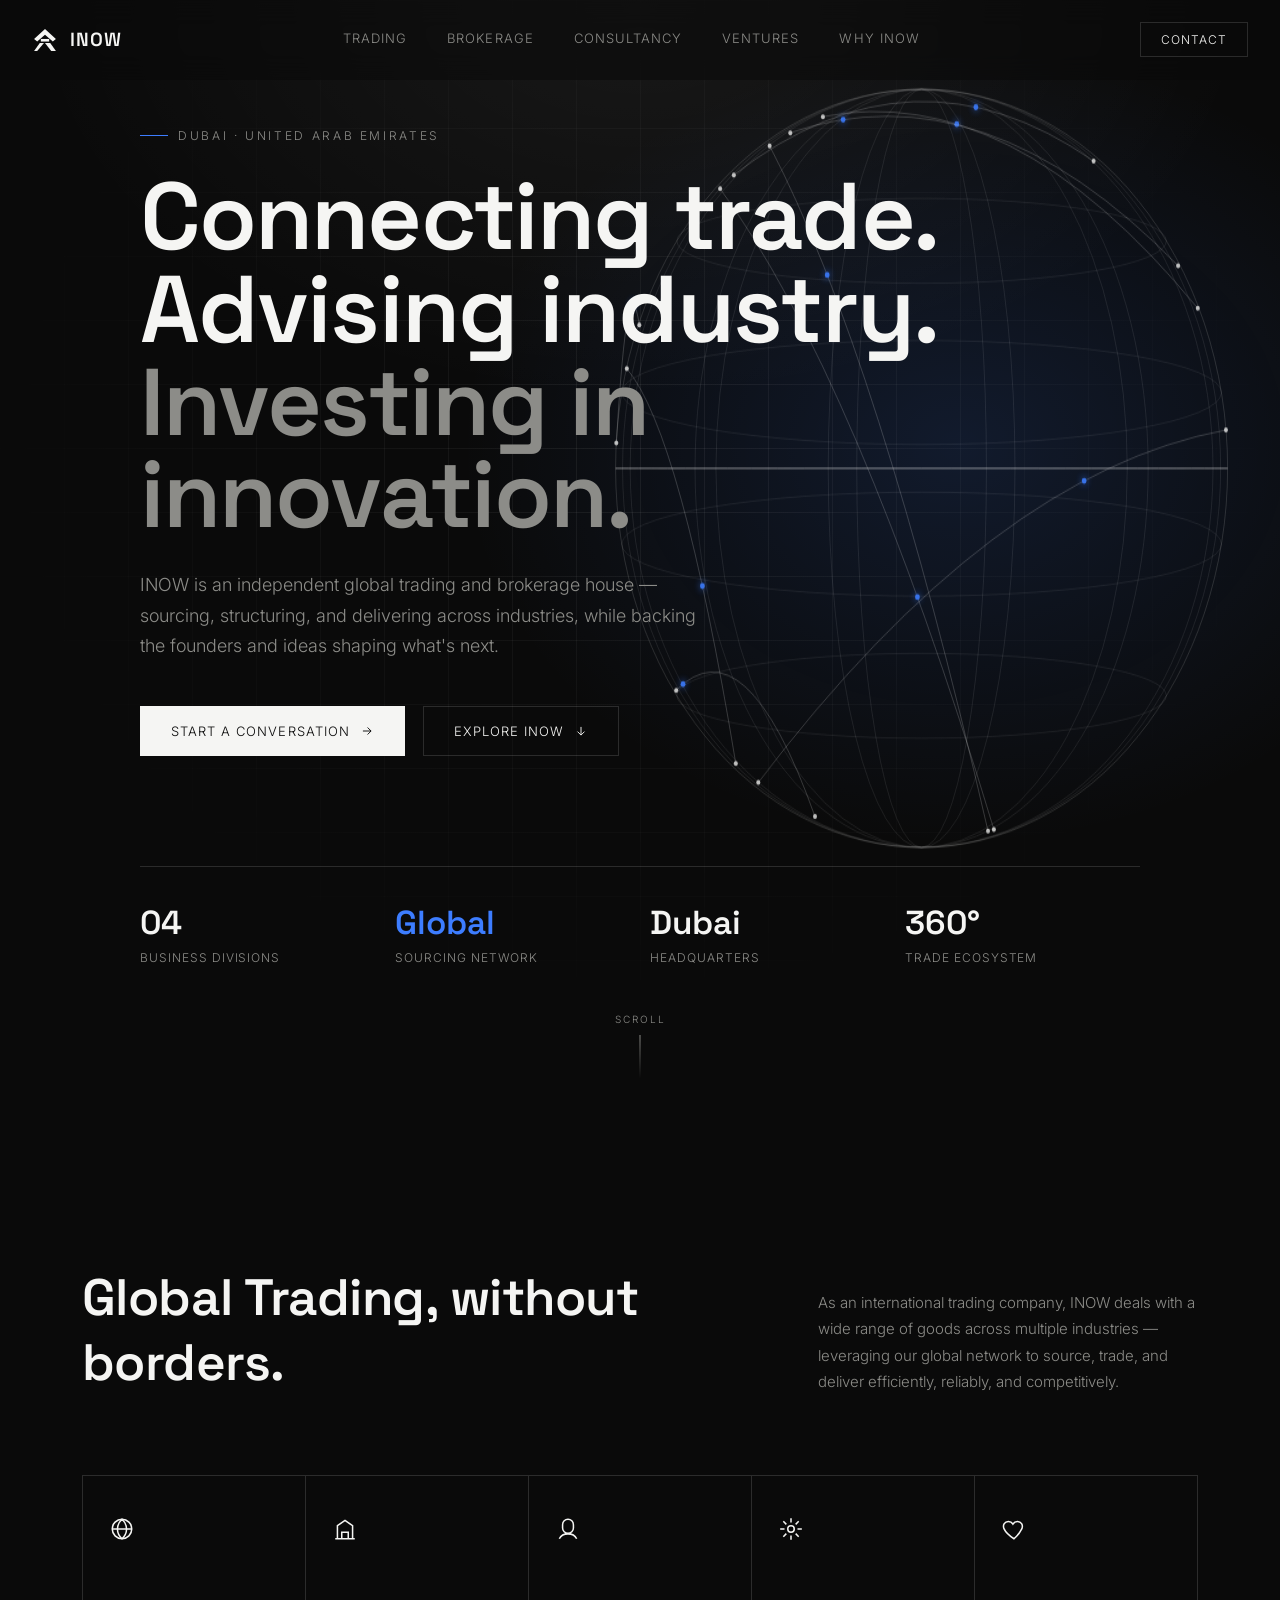
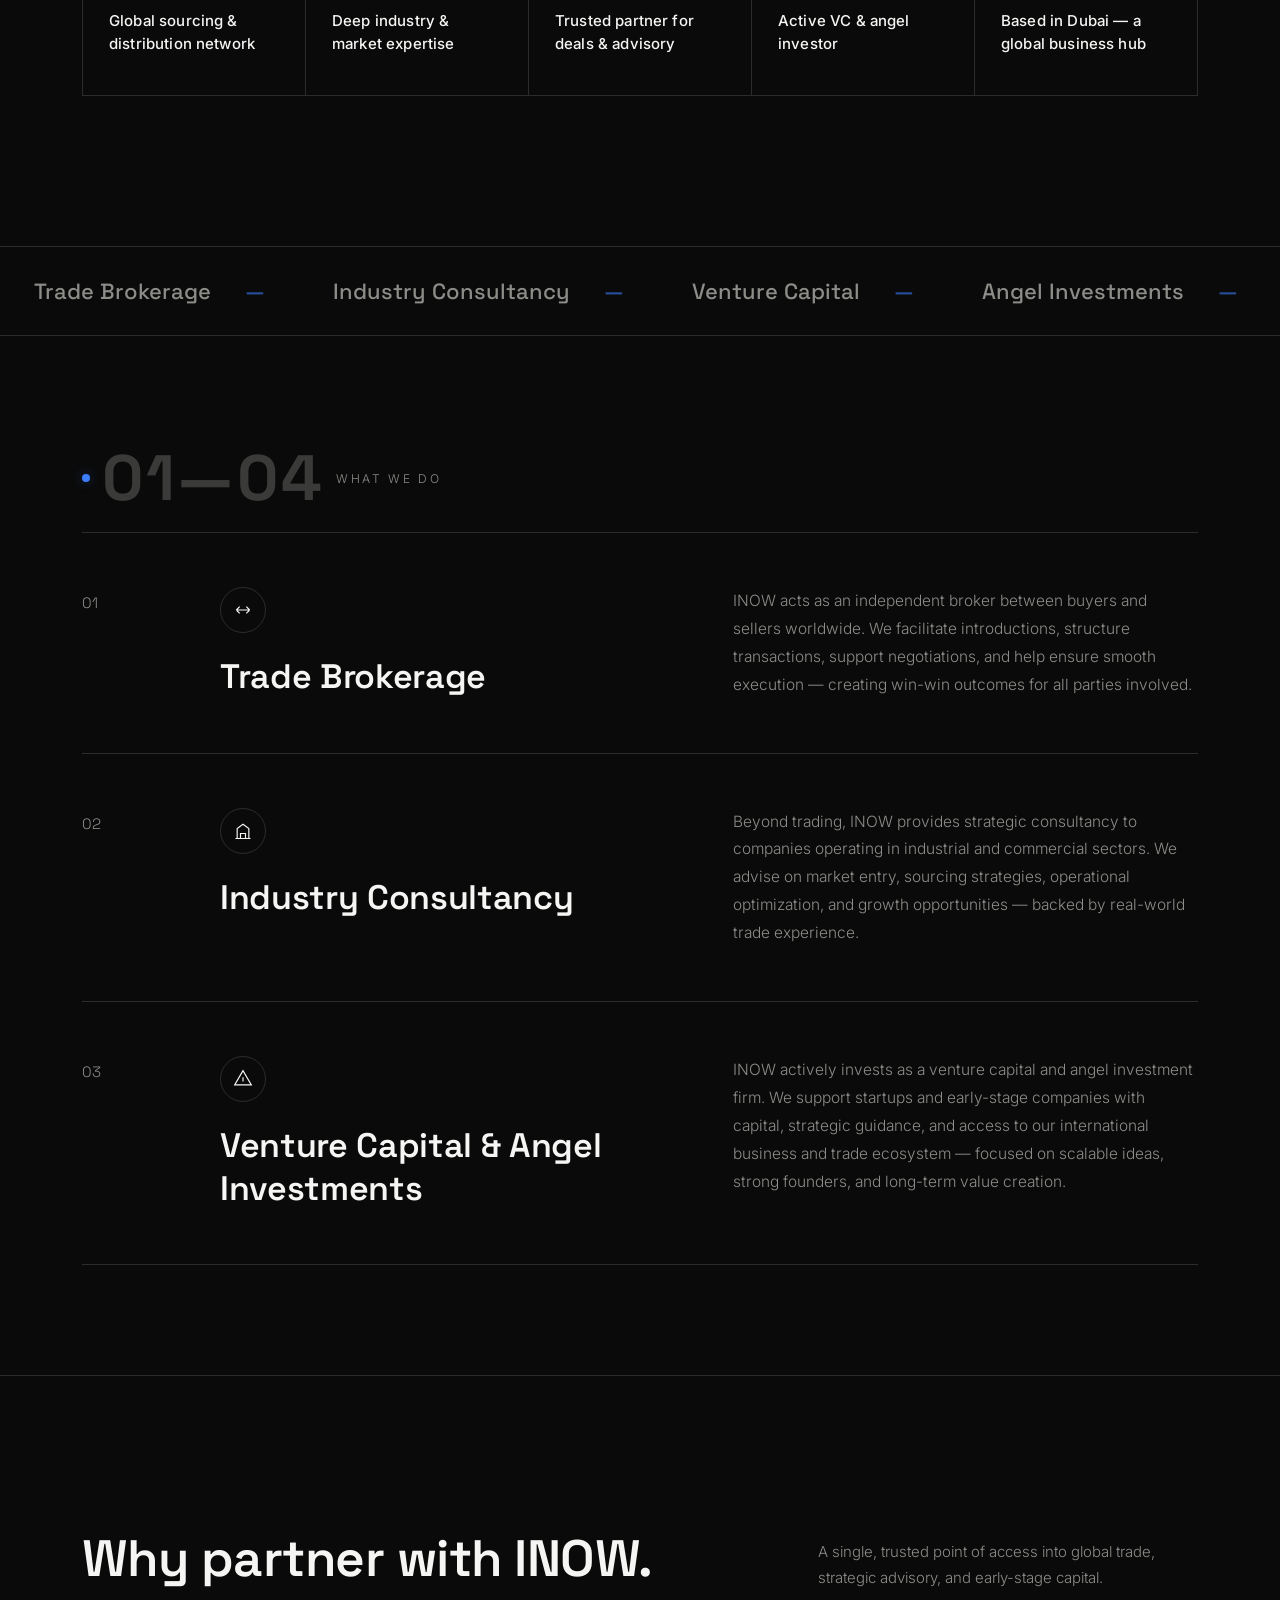
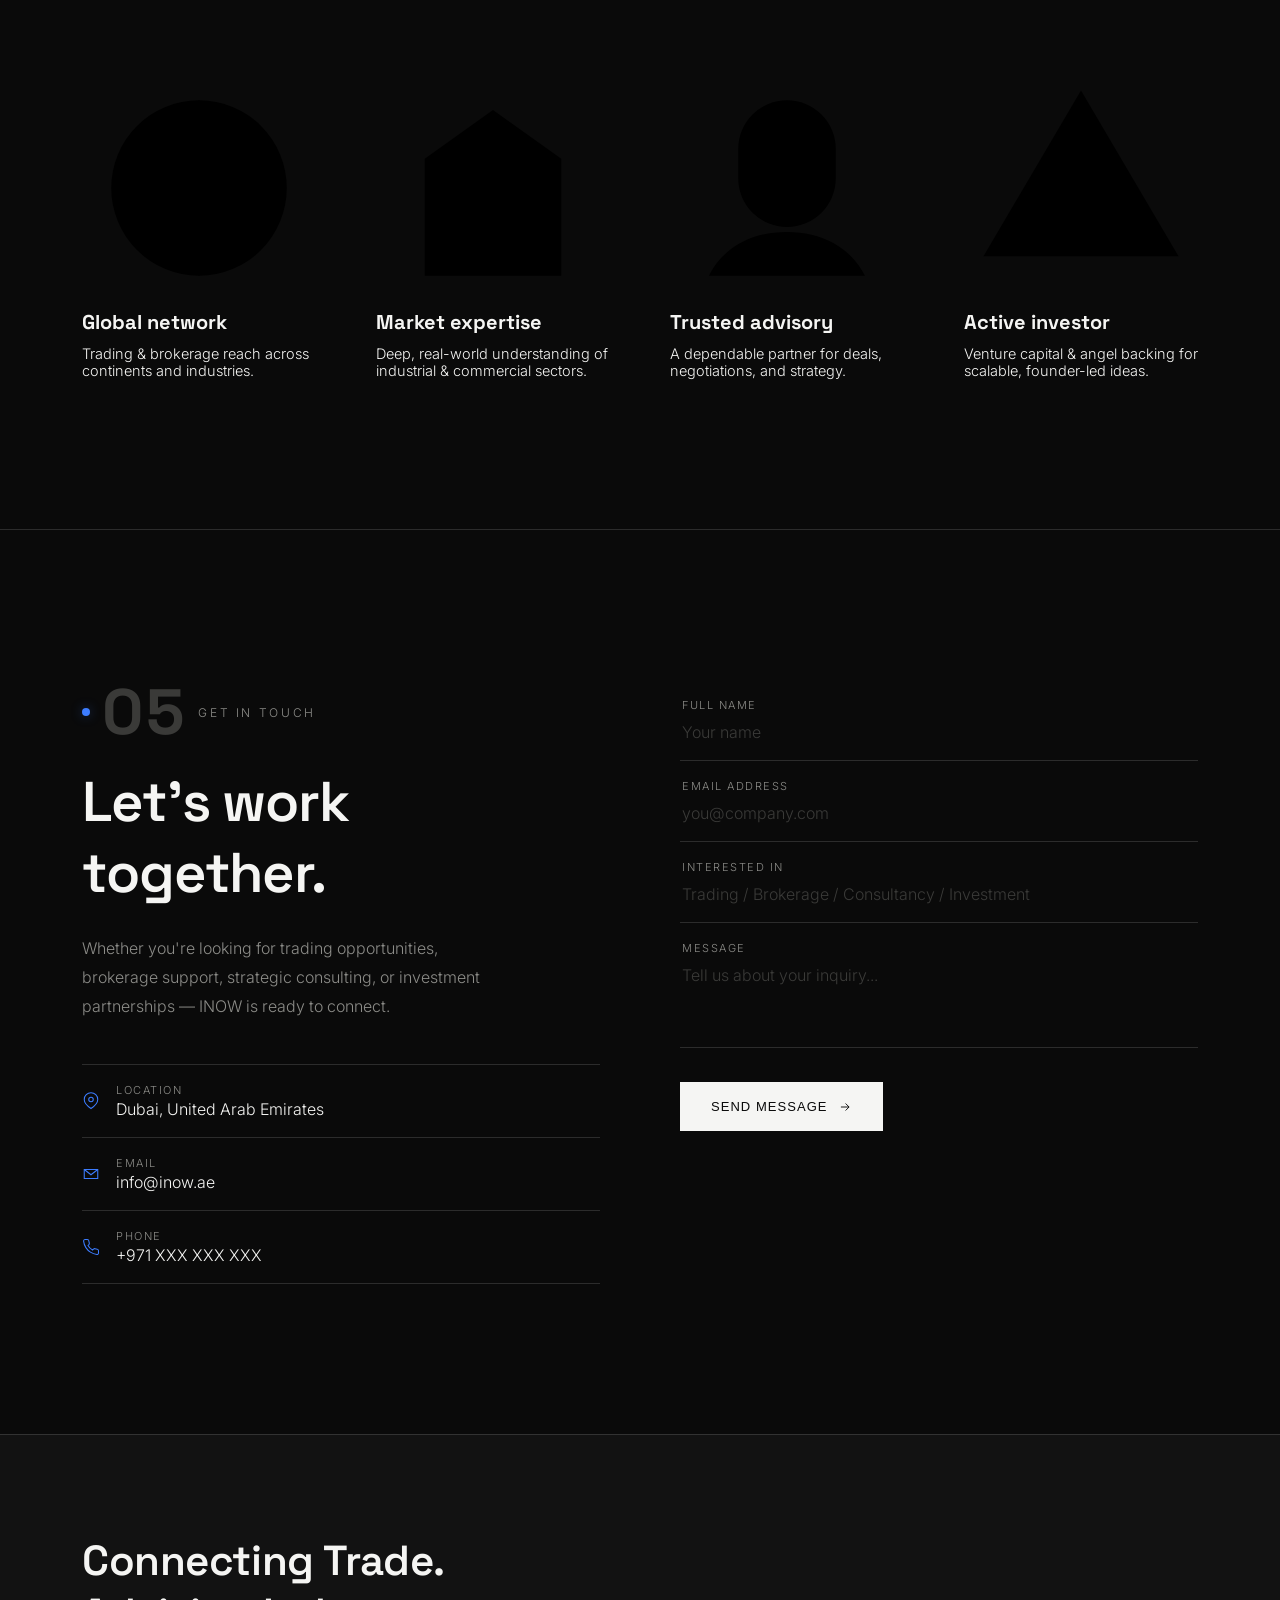
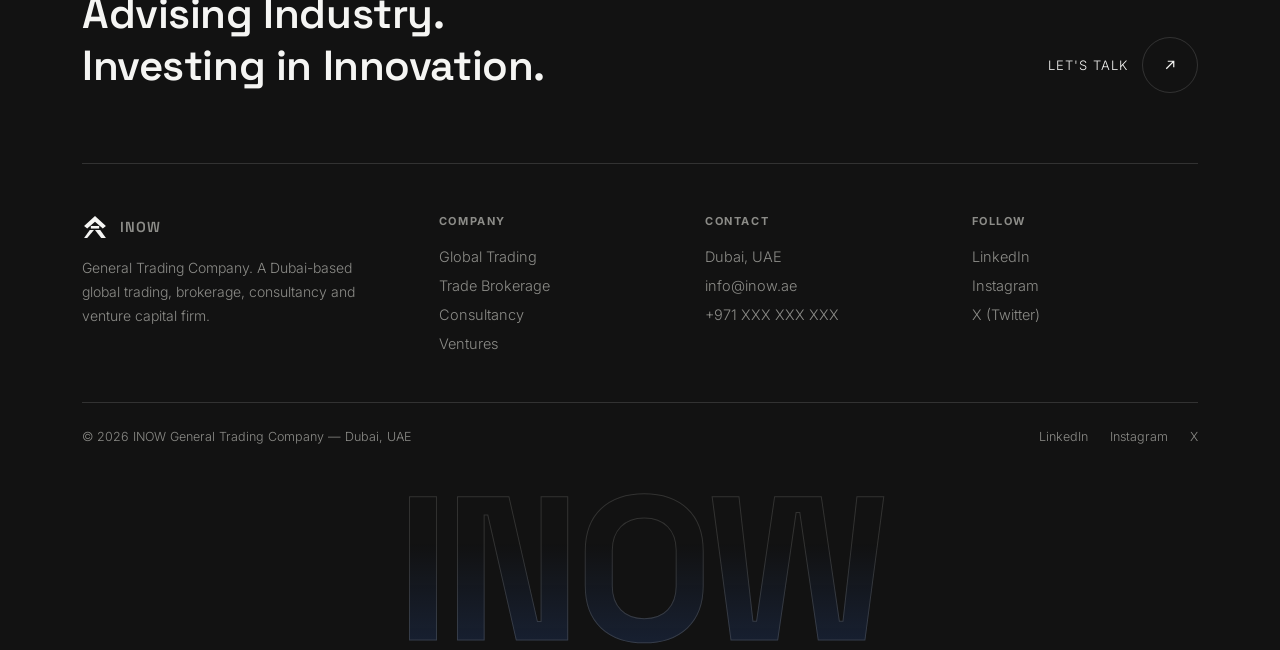
==== commit 94b41693: "Add blue accent to the monochrome theme Introduces a single blue accent color used sparingly across " ====
--- a/index.html
+++ b/index.html
@@ -18,6 +18,9 @@
     --grey-2:#3a3a38;
     --line:rgba(245,245,243,0.14);
     --line-soft:rgba(245,245,243,0.07);
+    --blue:#3d7dff;
+    --blue-soft:rgba(61,125,255,0.14);
+    --blue-glow:rgba(61,125,255,0.35);
     --ease:cubic-bezier(.16,.8,.24,1);
   }
   *{margin:0;padding:0;box-sizing:border-box;}
@@ -34,12 +37,13 @@
   a{color:inherit;text-decoration:none;}
   img{max-width:100%;display:block;}
   .wrap{max-width:1180px;margin:0 auto;padding:0 32px;}
-  ::selection{background:var(--white);color:var(--black);}
+  ::selection{background:var(--blue);color:var(--white);}
 
   /* ---------- Scrollbar ---------- */
   ::-webkit-scrollbar{width:8px;}
   ::-webkit-scrollbar-track{background:var(--black);}
   ::-webkit-scrollbar-thumb{background:var(--grey-2);}
+  ::-webkit-scrollbar-thumb:hover{background:var(--blue);}
 
   /* ---------- Nav ---------- */
   header{
@@ -61,7 +65,7 @@
   nav.links{display:flex;gap:40px;font-size:13px;letter-spacing:0.08em;text-transform:uppercase;}
   nav.links a{position:relative;color:var(--grey-1);transition:color .3s var(--ease);padding-bottom:4px;}
   nav.links a::after{
-    content:"";position:absolute;left:0;bottom:0;width:0;height:1px;background:var(--white);
+    content:"";position:absolute;left:0;bottom:0;width:0;height:1px;background:var(--blue);
     transition:width .35s var(--ease);
   }
   nav.links a:hover{color:var(--white);}
@@ -70,7 +74,7 @@
     border:1px solid var(--line);padding:9px 20px;font-size:12px;letter-spacing:.08em;text-transform:uppercase;
     transition:all .3s var(--ease);
   }
-  .nav-cta:hover{background:var(--white);color:var(--black);border-color:var(--white);}
+  .nav-cta:hover{background:var(--blue);color:var(--white);border-color:var(--blue);}
   .burger{display:none;flex-direction:column;gap:5px;cursor:pointer;z-index:110;}
   .burger span{width:24px;height:1px;background:var(--white);display:block;}
 
@@ -82,7 +86,8 @@
   .hero-canvas-wrap{
     position:absolute;inset:0;z-index:0;
     background:
-      radial-gradient(ellipse 80% 60% at 50% 0%, rgba(255,255,255,0.08), transparent 60%),
+      radial-gradient(ellipse 60% 55% at 75% 40%, var(--blue-soft), transparent 65%),
+      radial-gradient(ellipse 80% 60% at 50% 0%, rgba(255,255,255,0.06), transparent 60%),
       var(--black);
   }
   #hero-canvas{position:absolute;inset:0;width:100%;height:100%;opacity:0.9;}
@@ -100,7 +105,7 @@
     font-size:12px;letter-spacing:.22em;text-transform:uppercase;color:var(--grey-1);
     margin-bottom:28px;opacity:0;animation:fadeUp .9s var(--ease) .1s forwards;
   }
-  .eyebrow::before{content:"";width:28px;height:1px;background:var(--grey-1);}
+  .eyebrow::before{content:"";width:28px;height:1px;background:var(--blue);}
   .hero h1{
     font-size:clamp(42px,7.4vw,104px);
     line-height:0.98;font-weight:600;letter-spacing:-0.02em;
@@ -122,9 +127,9 @@
     border:1px solid var(--white);transition:all .35s var(--ease);
   }
   .btn.primary{background:var(--white);color:var(--black);}
-  .btn.primary:hover{background:transparent;color:var(--white);}
+  .btn.primary:hover{background:var(--blue);color:var(--white);border-color:var(--blue);box-shadow:0 0 0 1px var(--blue),0 12px 32px -8px var(--blue-glow);}
   .btn.ghost{border-color:var(--line);color:var(--white);}
-  .btn.ghost:hover{border-color:var(--white);}
+  .btn.ghost:hover{border-color:var(--blue);color:var(--blue);}
   .btn svg{width:14px;height:14px;transition:transform .35s var(--ease);}
   .btn:hover svg{transform:translateX(4px);}
 
@@ -135,6 +140,7 @@
     opacity:0;animation:fadeUp 1s var(--ease) .7s forwards;
   }
   .stat .num{font-family:'Space Grotesk',sans-serif;font-size:clamp(22px,2.6vw,36px);font-weight:600;}
+  .stat:nth-child(2) .num{color:var(--blue);}
   .stat .label{margin-top:6px;font-size:12px;letter-spacing:.08em;text-transform:uppercase;color:var(--grey-1);}
 
   .scroll-cue{
@@ -144,7 +150,7 @@
   }
   .scroll-cue .line{width:1px;height:44px;background:linear-gradient(var(--grey-1),transparent);position:relative;overflow:hidden;}
   .scroll-cue .line::after{
-    content:"";position:absolute;top:-100%;left:0;width:100%;height:100%;background:var(--white);
+    content:"";position:absolute;top:-100%;left:0;width:100%;height:100%;background:var(--blue);
     animation:drip 2.2s ease-in-out infinite;
   }
   @keyframes drip{0%{top:-100%;}60%{top:100%;}100%{top:100%;}}
@@ -163,6 +169,7 @@
     display:flex;align-items:center;gap:12px;margin-bottom:22px;
   }
   .kicker span.tag{font-family:'Space Grotesk',sans-serif;color:var(--grey-2);font-size:64px;font-weight:700;line-height:1;}
+  .kicker::before{content:"";width:8px;height:8px;border-radius:50%;background:var(--blue);box-shadow:0 0 12px var(--blue-glow);flex-shrink:0;}
   .section-head{display:flex;justify-content:space-between;align-items:flex-end;gap:40px;margin-bottom:80px;flex-wrap:wrap;}
   .section-head h2{font-size:clamp(30px,4vw,52px);font-weight:600;letter-spacing:-0.01em;max-width:640px;}
   .section-head p{max-width:380px;color:var(--grey-1);font-size:15px;line-height:1.75;}
@@ -186,8 +193,10 @@
   .pillar .icon-badge{
     width:46px;height:46px;border:1px solid var(--line);border-radius:50%;
     display:flex;align-items:center;justify-content:center;margin-bottom:22px;
+    transition:border-color .35s var(--ease),box-shadow .35s var(--ease);
   }
   .pillar .icon-badge svg{width:20px;height:20px;stroke:var(--white);fill:none;}
+  .pillar:hover .icon-badge{border-color:var(--blue);box-shadow:0 0 20px -4px var(--blue-glow);}
   .pillar p{color:var(--grey-1);font-size:15.5px;line-height:1.8;max-width:480px;}
   .pillar-overlay{
     position:absolute;right:0;top:50%;transform:translateY(-50%);
@@ -206,10 +215,12 @@
   .why-cell{
     border-right:1px solid var(--line);border-bottom:1px solid var(--line);
     padding:40px 26px;min-height:220px;display:flex;flex-direction:column;justify-content:space-between;
-    transition:background .4s var(--ease);
-  }
-  .why-cell:hover{background:var(--panel);}
-  .why-cell svg{width:26px;height:26px;stroke:var(--white);fill:none;}
+    transition:background .4s var(--ease),box-shadow .4s var(--ease);
+    position:relative;
+  }
+  .why-cell:hover{background:var(--panel);box-shadow:inset 0 2px 0 var(--blue);}
+  .why-cell svg{width:26px;height:26px;stroke:var(--white);fill:none;transition:stroke .35s var(--ease);}
+  .why-cell:hover svg{stroke:var(--blue);}
   .why-cell h4{margin-top:22px;font-size:15px;font-weight:500;letter-spacing:.01em;line-height:1.5;}
   @media (max-width:960px){.why-grid{grid-template-columns:repeat(2,1fr);}}
 
@@ -223,16 +234,17 @@
     font-family:'Space Grotesk',sans-serif;font-size:22px;font-weight:500;color:var(--grey-1);
     padding:0 34px;display:inline-flex;align-items:center;gap:34px;
   }
-  .marquee-track span::after{content:"—";color:var(--grey-2);}
+  .marquee-track span::after{content:"—";color:var(--blue);opacity:0.6;}
   @keyframes scrollLeft{from{transform:translateX(0);}to{transform:translateX(-50%);}}
 
   /* ---------- Contact ---------- */
   .contact-shell{display:grid;grid-template-columns:1fr 1fr;gap:80px;}
   .contact-info h2{font-size:clamp(32px,4.4vw,56px);font-weight:600;letter-spacing:-0.02em;margin-bottom:26px;}
   .contact-info p{color:var(--grey-1);font-size:16px;line-height:1.8;max-width:420px;margin-bottom:44px;}
-  .contact-detail{display:flex;align-items:center;gap:16px;padding:18px 0;border-top:1px solid var(--line);}
+  .contact-detail{display:flex;align-items:center;gap:16px;padding:18px 0;border-top:1px solid var(--line);transition:border-color .3s var(--ease);}
   .contact-detail:last-of-type{border-bottom:1px solid var(--line);}
-  .contact-detail svg{width:18px;height:18px;stroke:var(--white);fill:none;flex-shrink:0;}
+  .contact-detail:hover{border-color:var(--blue-soft);}
+  .contact-detail svg{width:18px;height:18px;stroke:var(--blue);fill:none;flex-shrink:0;}
   .contact-detail .label{font-size:11px;letter-spacing:.14em;text-transform:uppercase;color:var(--grey-1);}
   .contact-detail .value{font-size:16px;margin-top:2px;}
 
@@ -244,9 +256,9 @@
     font-family:'Inter',sans-serif;font-size:16px;font-weight:300;resize:none;
   }
   .field input::placeholder,.field textarea::placeholder{color:var(--grey-2);}
-  .field .underline{position:absolute;left:0;bottom:-1px;height:1px;width:0;background:var(--white);transition:width .4s var(--ease);}
+  .field .underline{position:absolute;left:0;bottom:-1px;height:1px;width:0;background:var(--blue);transition:width .4s var(--ease);}
   .field:focus-within .underline{width:100%;}
-  .field:focus-within label{color:var(--white);}
+  .field:focus-within label{color:var(--blue);}
   .form-submit{
     margin-top:34px;align-self:flex-start;
   }
@@ -267,8 +279,8 @@
     display:flex;align-items:center;justify-content:center;transition:all .35s var(--ease);
   }
   .footer-cta .circle svg{width:18px;height:18px;stroke:var(--white);fill:none;transition:transform .35s var(--ease);}
-  .footer-cta:hover .circle{background:var(--white);border-color:var(--white);}
-  .footer-cta:hover .circle svg{stroke:var(--black);transform:translate(3px,-3px);}
+  .footer-cta:hover .circle{background:var(--blue);border-color:var(--blue);box-shadow:0 0 24px -4px var(--blue-glow);}
+  .footer-cta:hover .circle svg{stroke:var(--white);transform:translate(3px,-3px);}
 
   .footer-columns{
     display:grid;grid-template-columns:1.4fr 1fr 1fr 1fr;gap:40px;
@@ -277,7 +289,7 @@
   .footer-columns h5{font-size:11px;letter-spacing:.14em;text-transform:uppercase;color:var(--grey-1);margin-bottom:20px;}
   .footer-columns ul{list-style:none;display:flex;flex-direction:column;gap:12px;}
   .footer-columns a, .footer-columns li{font-size:14.5px;color:var(--grey-1);transition:color .3s var(--ease);}
-  .footer-columns a:hover{color:var(--white);}
+  .footer-columns a:hover{color:var(--blue);}
   .footer-brand-col .brand{margin-bottom:16px;}
   .footer-brand-col p{color:var(--grey-1);font-size:14px;line-height:1.7;max-width:280px;}
 
@@ -288,12 +300,14 @@
   }
   .footer-socials{display:flex;gap:22px;}
   .footer-socials a{color:var(--grey-1);}
-  .footer-socials a:hover{color:var(--white);}
+  .footer-socials a:hover{color:var(--blue);}
 
   .footer-giant{
     font-family:'Space Grotesk',sans-serif;font-weight:700;
     font-size:clamp(70px,16vw,260px);line-height:0.78;letter-spacing:-0.03em;
     color:transparent;-webkit-text-stroke:1px var(--line);
+    background:linear-gradient(180deg, transparent 40%, var(--blue-soft) 100%);
+    -webkit-background-clip:text;background-clip:text;
     text-align:center;padding:20px 0 0;user-select:none;white-space:nowrap;
   }
 
@@ -718,12 +732,15 @@
         const progress = ((t*route.speed*0.01) + route.offset) % 1;
         const qx = (1-progress)*(1-progress)*p1x + 2*(1-progress)*progress*midx + progress*progress*p2x;
         const qy = (1-progress)*(1-progress)*p1y + 2*(1-progress)*progress*midy + progress*progress*p2y;
-        ctx.fillStyle = '#f5f5f3';
+        ctx.fillStyle = '#3d7dff';
+        ctx.shadowColor = 'rgba(61,125,255,0.9)';
+        ctx.shadowBlur = 6;
         ctx.beginPath();
-        ctx.arc(qx,qy,2.2,0,Math.PI*2);
+        ctx.arc(qx,qy,2.4,0,Math.PI*2);
         ctx.fill();
-
-        ctx.fillStyle = 'rgba(245,245,243,0.9)';
+        ctx.shadowBlur = 0;
+
+        ctx.fillStyle = 'rgba(245,245,243,0.85)';
         [route.a1, route.a2].forEach(a => {
           const px = centerX + Math.cos(a)*radius;
           const py = centerY + Math.sin(a)*radius*0.98;
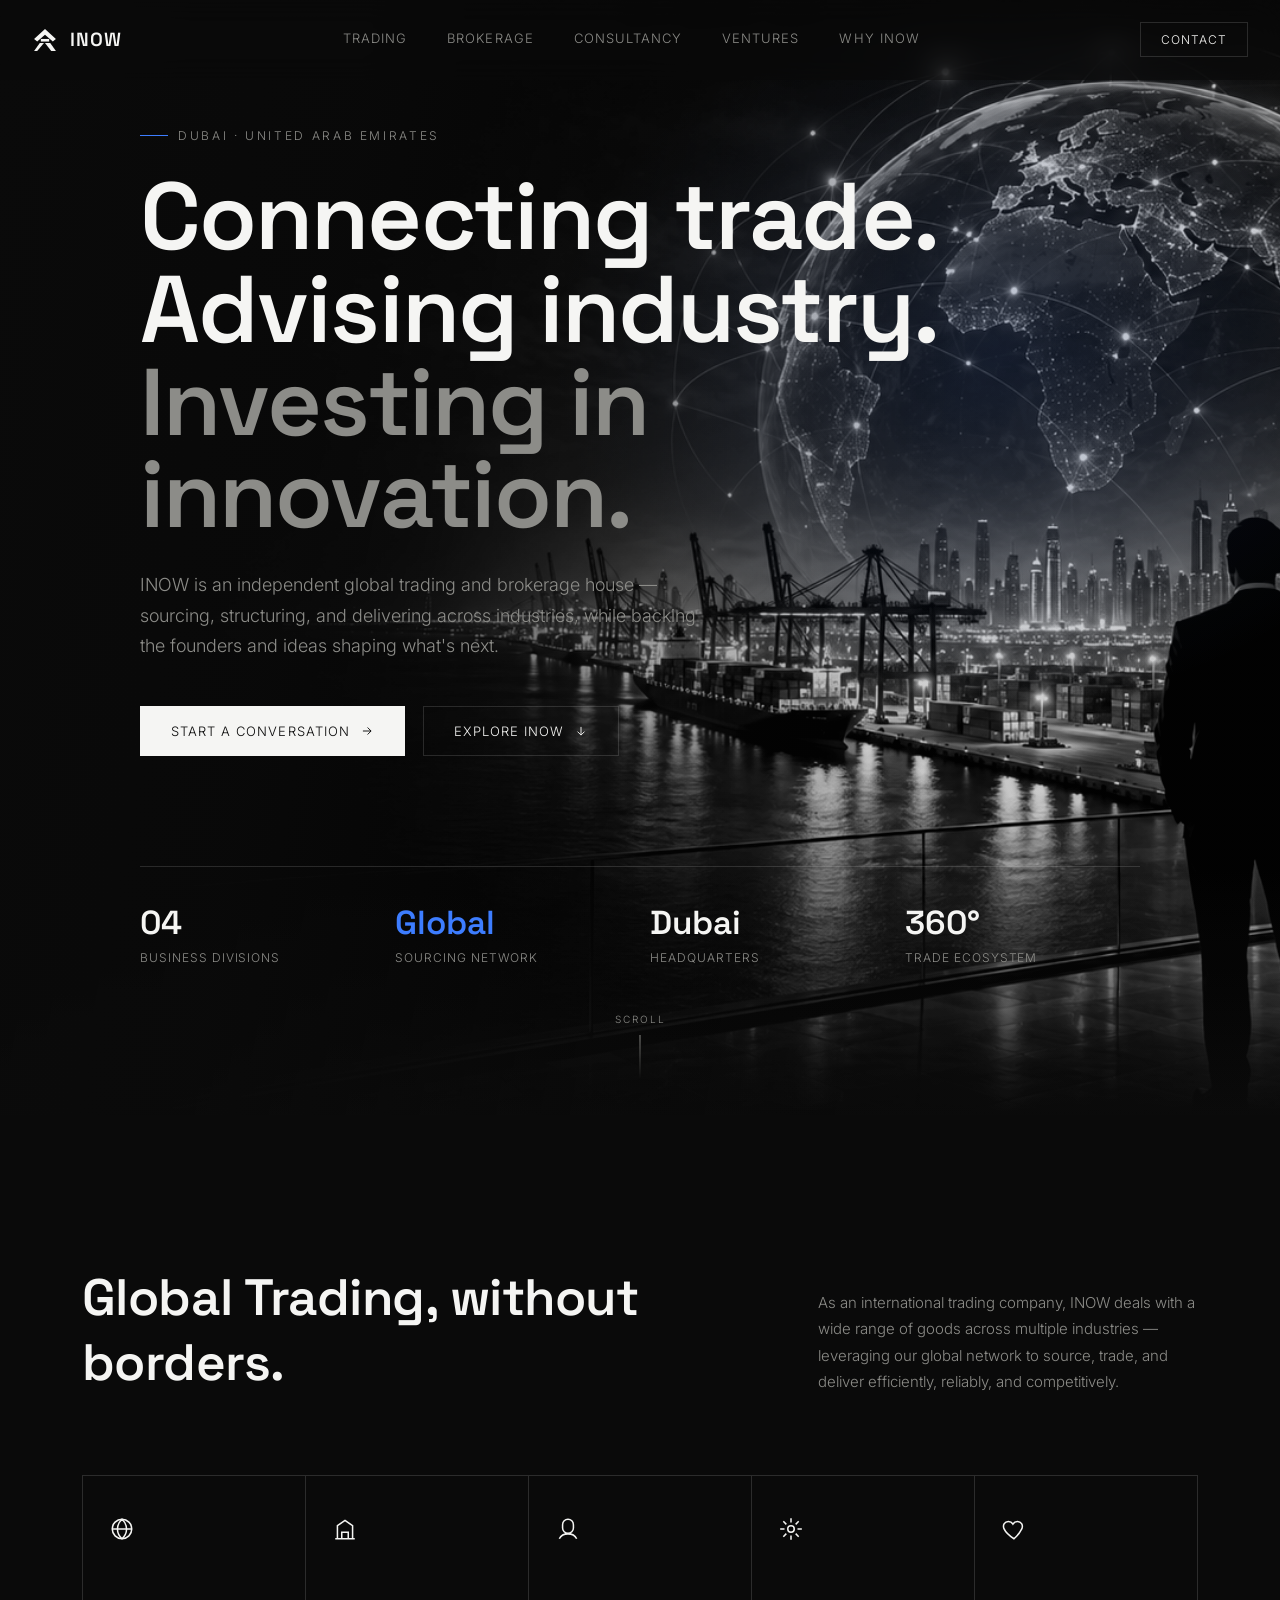
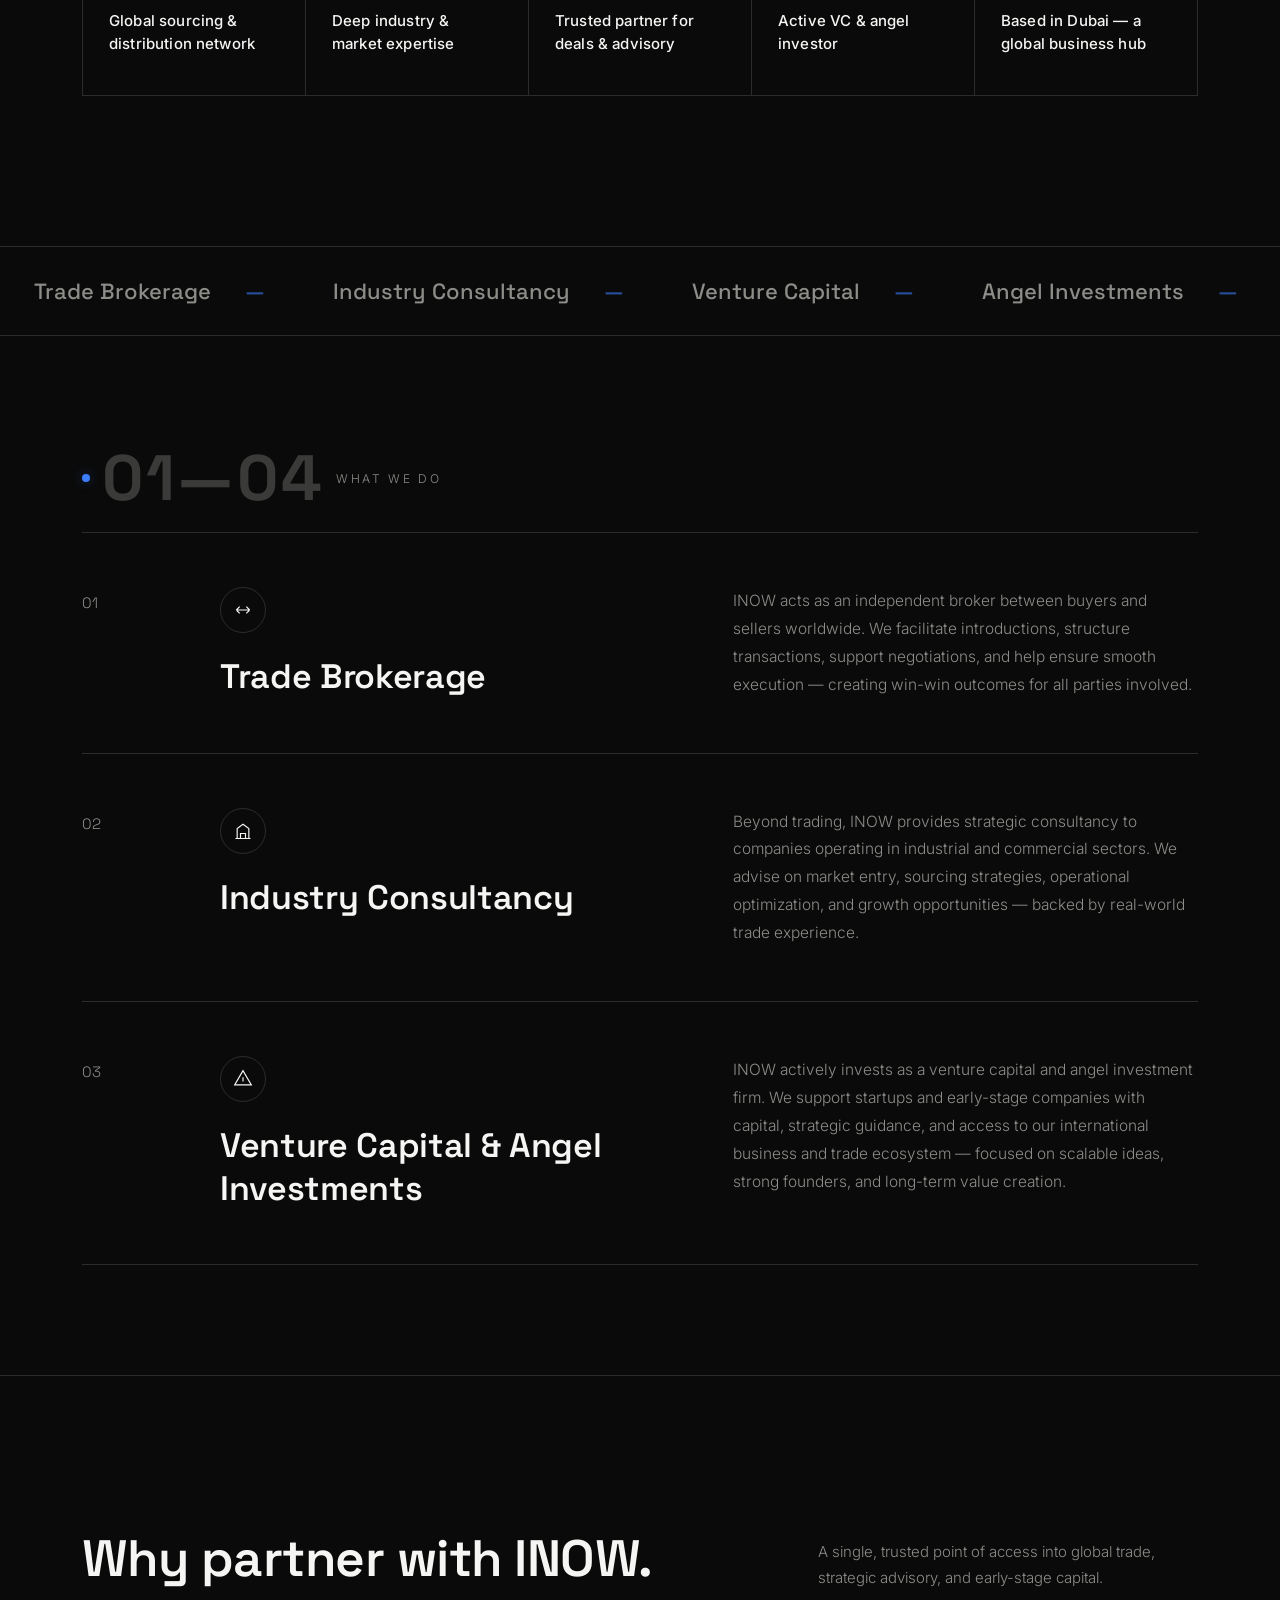
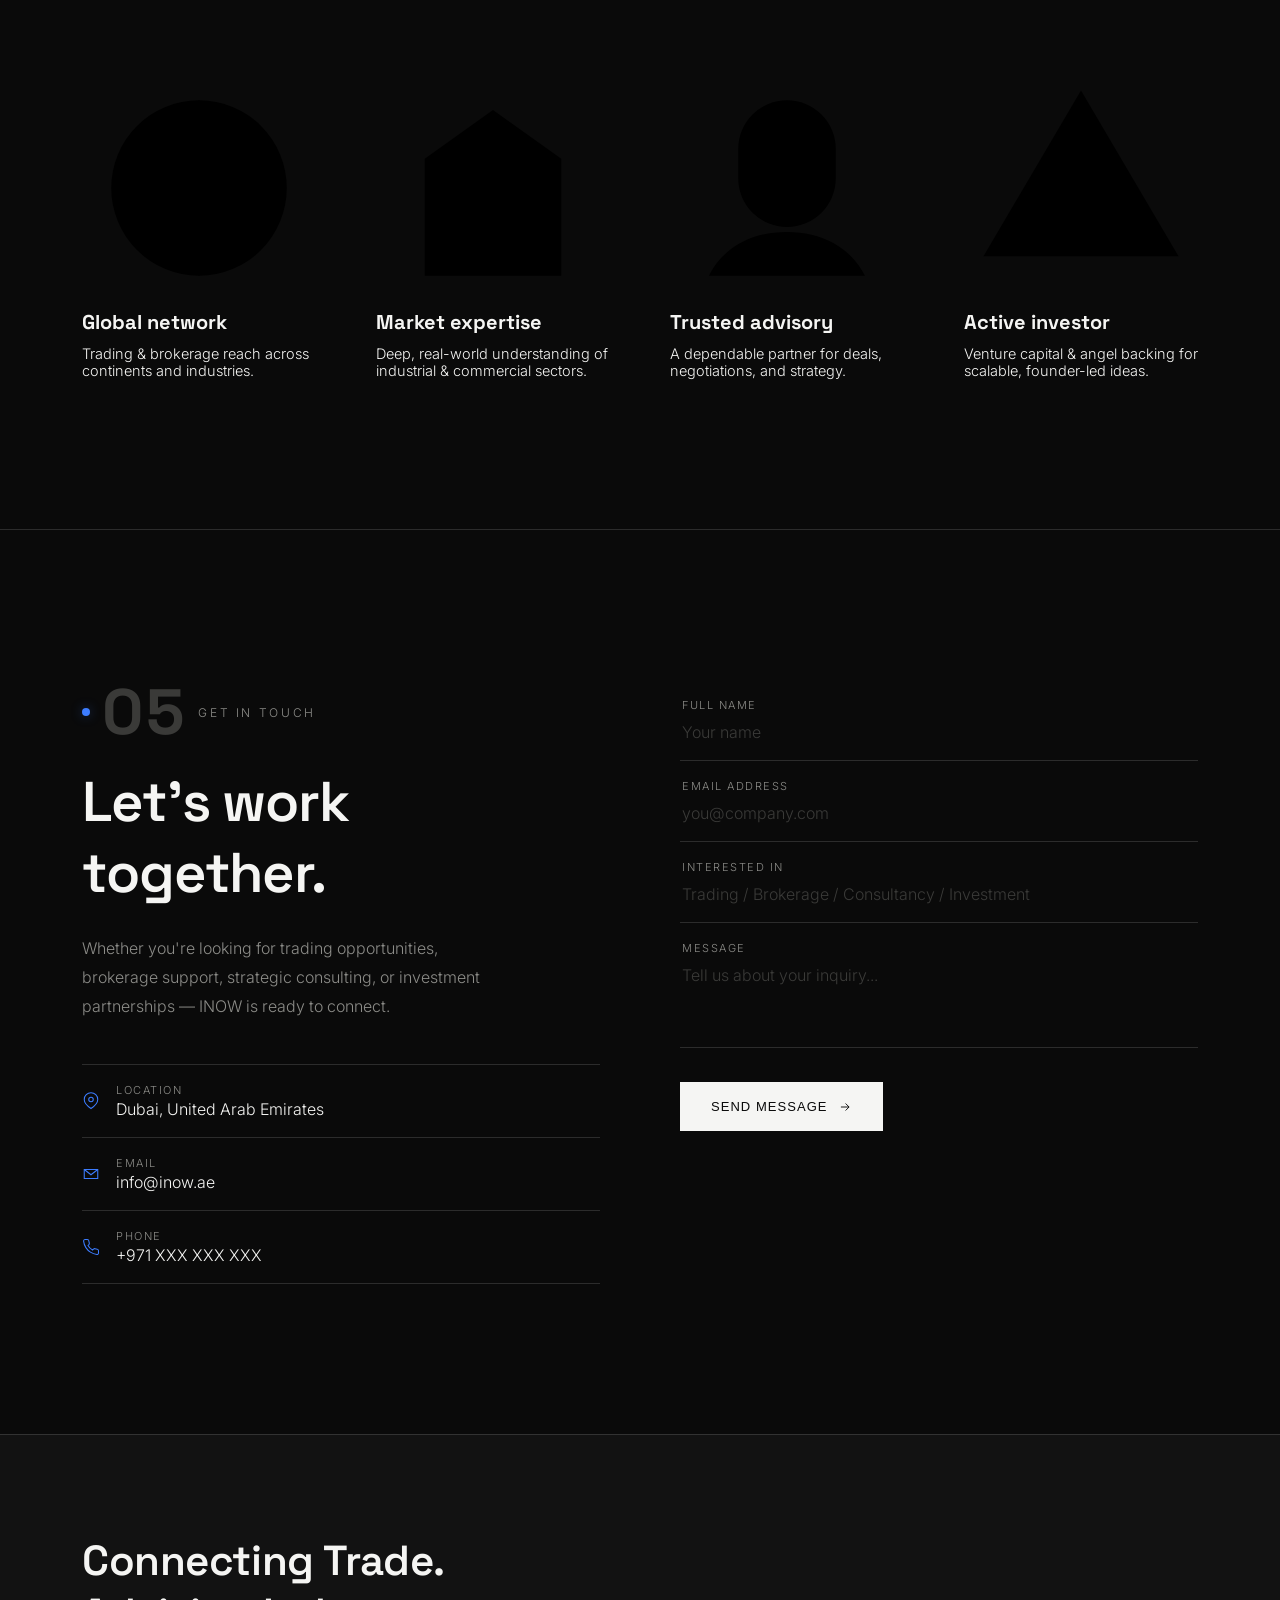
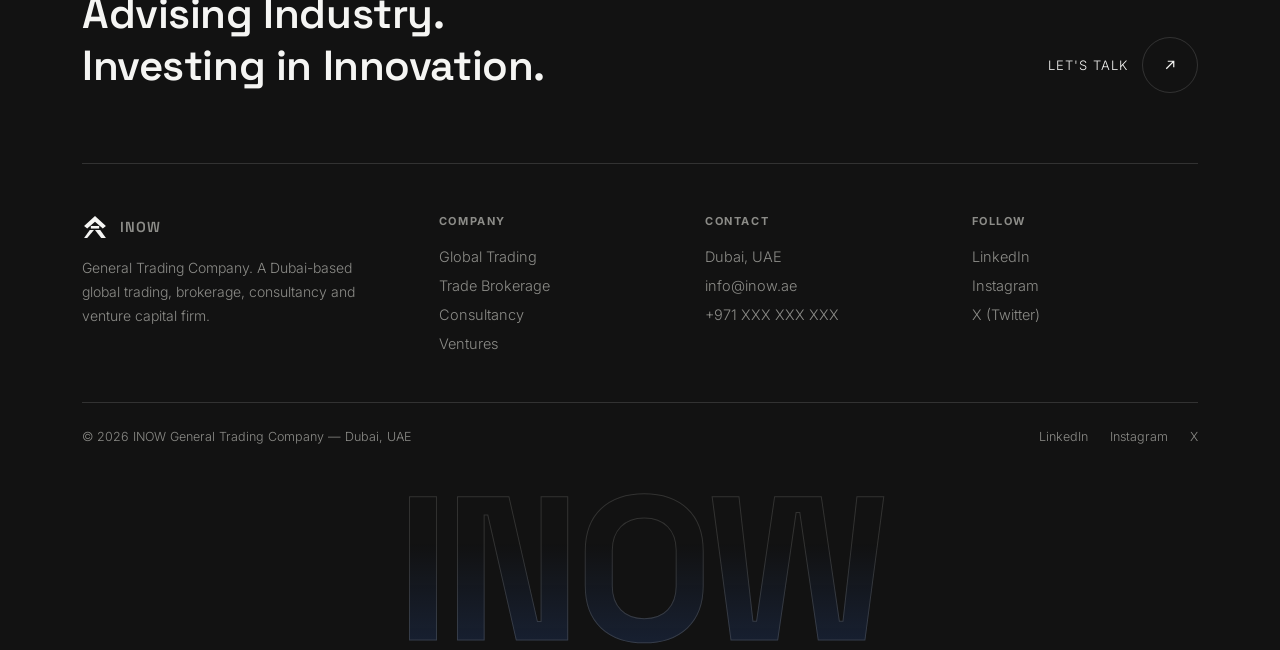
==== commit 1d7a7a8c: "Use uploaded photo as hero background image Swaps the canvas-drawn wireframe globe for the provided " ====
--- a/index.html
+++ b/index.html
@@ -85,20 +85,24 @@
   }
   .hero-canvas-wrap{
     position:absolute;inset:0;z-index:0;
+    background:var(--black);
+    overflow:hidden;
+  }
+  .hero-bg-image{
+    position:absolute;inset:0;width:100%;height:100%;object-fit:cover;object-position:center 30%;
+    filter:grayscale(1) contrast(1.08);
+    animation:heroZoom 26s ease-in-out infinite alternate;
+    opacity:0.95;
+  }
+  @keyframes heroZoom{from{transform:scale(1);}to{transform:scale(1.06);}}
+  .hero-scrim{
+    position:absolute;inset:0;z-index:1;
     background:
-      radial-gradient(ellipse 60% 55% at 75% 40%, var(--blue-soft), transparent 65%),
-      radial-gradient(ellipse 80% 60% at 50% 0%, rgba(255,255,255,0.06), transparent 60%),
-      var(--black);
-  }
-  #hero-canvas{position:absolute;inset:0;width:100%;height:100%;opacity:0.9;}
-  .hero-grid{
-    position:absolute;inset:0;z-index:1;pointer-events:none;
-    background-image:
-      linear-gradient(var(--line-soft) 1px, transparent 1px),
-      linear-gradient(90deg, var(--line-soft) 1px, transparent 1px);
-    background-size:64px 64px;
-    mask-image:radial-gradient(ellipse 70% 70% at 50% 40%, black 0%, transparent 75%);
-  }
+      linear-gradient(100deg, var(--black) 0%, rgba(10,10,10,0.86) 26%, rgba(10,10,10,0.35) 52%, rgba(10,10,10,0.15) 70%),
+      linear-gradient(0deg, var(--black) 0%, transparent 22%),
+      radial-gradient(ellipse 50% 45% at 78% 32%, var(--blue-soft), transparent 70%);
+  }
+  .hero-grid{display:none;}
   .hero-content{position:relative;z-index:2;}
   .eyebrow{
     display:inline-flex;align-items:center;gap:10px;
@@ -365,8 +369,8 @@
 <div id="top"></div>
 <section class="hero">
   <div class="hero-canvas-wrap">
-    <canvas id="hero-canvas"></canvas>
-    <div class="hero-grid"></div>
+    <img src="hero-global-trade.png" alt="Silhouette of a businessman overlooking Dubai's port and skyline beneath a connected global trade network" class="hero-bg-image">
+    <div class="hero-scrim"></div>
   </div>
   <div class="wrap hero-content">
     <div class="eyebrow">Dubai · United Arab Emirates</div>
@@ -640,121 +644,6 @@
     setTimeout(() => { btn.innerHTML = original; }, 2600);
   });
 
-  // Hero canvas: animated trade-route globe (monochrome wireframe)
-  (function(){
-    const canvas = document.getElementById('hero-canvas');
-    const ctx = canvas.getContext('2d');
-    let w, h, dpr;
-
-    function resize(){
-      dpr = Math.min(window.devicePixelRatio || 1, 2);
-      w = canvas.clientWidth = canvas.parentElement.offsetWidth;
-      h = canvas.clientHeight = window.innerHeight;
-      canvas.width = w * dpr;
-      canvas.height = h * dpr;
-      ctx.setTransform(dpr,0,0,dpr,0,0);
-    }
-    window.addEventListener('resize', resize);
-    resize();
-
-    const cx = () => w * 0.72;
-    const cy = () => h * 0.42;
-    const R = () => Math.min(w, h) * 0.34;
-
-    // route arcs: pairs of angles on the sphere silhouette
-    const routes = Array.from({length: 9}, () => ({
-      a1: Math.random() * Math.PI * 2,
-      a2: Math.random() * Math.PI * 2,
-      speed: 0.15 + Math.random() * 0.2,
-      offset: Math.random() * 1000
-    }));
-
-    let t = 0;
-    function draw(){
-      t += 1;
-      ctx.clearRect(0,0,w,h);
-      const centerX = cx(), centerY = cy(), radius = R();
-
-      // Outer sphere circle
-      ctx.strokeStyle = 'rgba(245,245,243,0.16)';
-      ctx.lineWidth = 1;
-      ctx.beginPath();
-      ctx.arc(centerX, centerY, radius, 0, Math.PI*2);
-      ctx.stroke();
-
-      // Latitude ellipses
-      const latCount = 5;
-      for(let i=1;i<latCount;i++){
-        const ry = radius * (i/latCount) * 0.98;
-        const scaleY = Math.abs(Math.cos((t*0.0025) + i));
-        ctx.strokeStyle = 'rgba(245,245,243,0.09)';
-        ctx.beginPath();
-        ctx.ellipse(centerX, centerY, radius, ry*0 + radius*Math.sin(i/latCount*Math.PI)*0.001, 0,0,Math.PI*2);
-        ctx.stroke();
-      }
-      for(let i=1;i<=4;i++){
-        const frac = i/5;
-        const y = centerY - radius + radius*2*frac;
-        const chordHalf = Math.sqrt(Math.max(radius*radius - Math.pow(y-centerY,2),0));
-        ctx.strokeStyle = 'rgba(245,245,243,0.09)';
-        ctx.beginPath();
-        ctx.ellipse(centerX, y, chordHalf, chordHalf*0.14, 0, 0, Math.PI*2);
-        ctx.stroke();
-      }
-
-      // Rotating longitude ellipses
-      const lonCount = 6;
-      for(let i=0;i<lonCount;i++){
-        const phase = (t*0.0035) + (i * Math.PI / lonCount);
-        const rx = Math.abs(Math.sin(phase)) * radius;
-        ctx.strokeStyle = 'rgba(245,245,243,0.10)';
-        ctx.beginPath();
-        ctx.ellipse(centerX, centerY, Math.max(rx,0.5), radius, 0, 0, Math.PI*2);
-        ctx.stroke();
-      }
-
-      // Trade route arcs with moving pulse
-      routes.forEach(route => {
-        const p1x = centerX + Math.cos(route.a1)*radius;
-        const p1y = centerY + Math.sin(route.a1)*radius*0.98;
-        const p2x = centerX + Math.cos(route.a2)*radius;
-        const p2y = centerY + Math.sin(route.a2)*radius*0.98;
-        const midx = (p1x+p2x)/2;
-        const midy = (p1y+p2y)/2 - radius*0.35;
-
-        ctx.strokeStyle = 'rgba(245,245,243,0.22)';
-        ctx.lineWidth = 1;
-        ctx.beginPath();
-        ctx.moveTo(p1x,p1y);
-        ctx.quadraticCurveTo(midx,midy,p2x,p2y);
-        ctx.stroke();
-
-        const progress = ((t*route.speed*0.01) + route.offset) % 1;
-        const qx = (1-progress)*(1-progress)*p1x + 2*(1-progress)*progress*midx + progress*progress*p2x;
-        const qy = (1-progress)*(1-progress)*p1y + 2*(1-progress)*progress*midy + progress*progress*p2y;
-        ctx.fillStyle = '#3d7dff';
-        ctx.shadowColor = 'rgba(61,125,255,0.9)';
-        ctx.shadowBlur = 6;
-        ctx.beginPath();
-        ctx.arc(qx,qy,2.4,0,Math.PI*2);
-        ctx.fill();
-        ctx.shadowBlur = 0;
-
-        ctx.fillStyle = 'rgba(245,245,243,0.85)';
-        [route.a1, route.a2].forEach(a => {
-          const px = centerX + Math.cos(a)*radius;
-          const py = centerY + Math.sin(a)*radius*0.98;
-          ctx.beginPath();
-          ctx.arc(px,py,2,0,Math.PI*2);
-          ctx.fill();
-        });
-      });
-
-      requestAnimationFrame(draw);
-    }
-    draw();
-  })();
-
   // Subtle parallax on hero content with mouse
   const heroContent = document.querySelector('.hero-content');
   window.addEventListener('mousemove', (e) => {
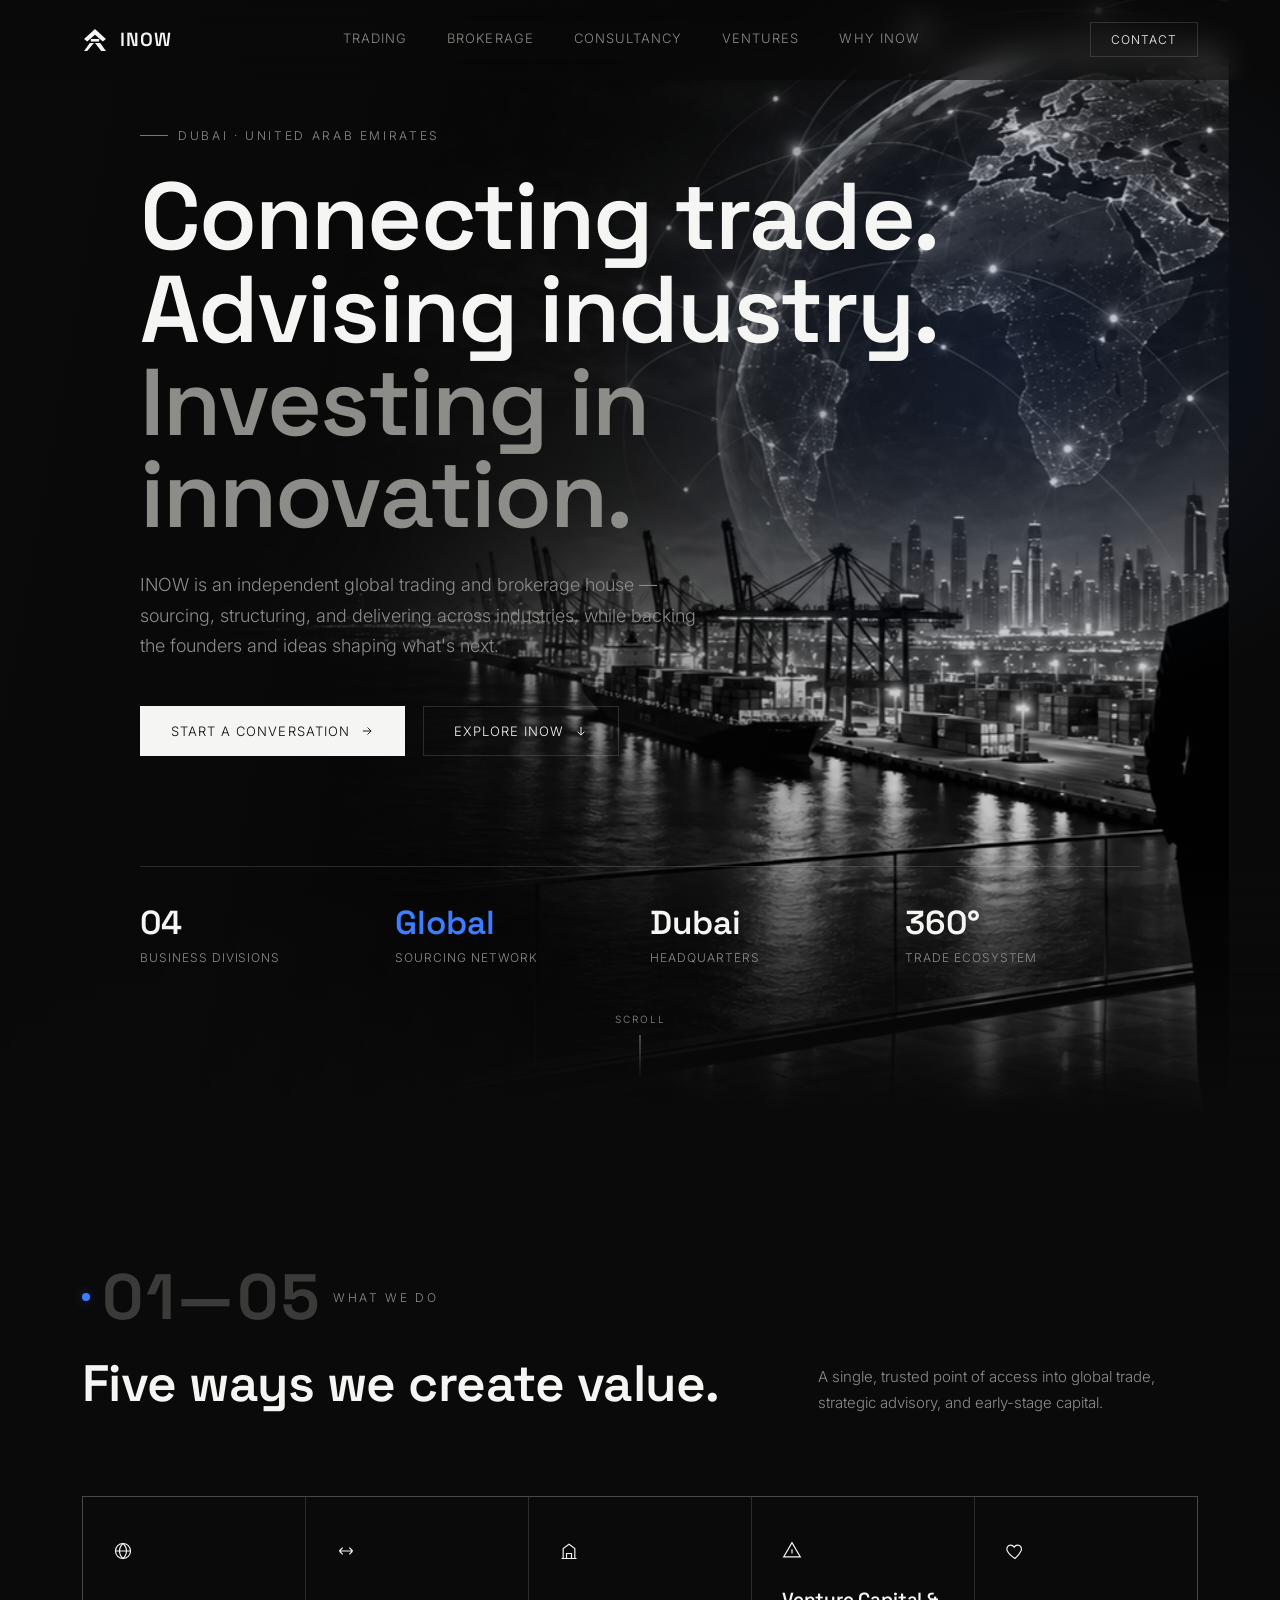
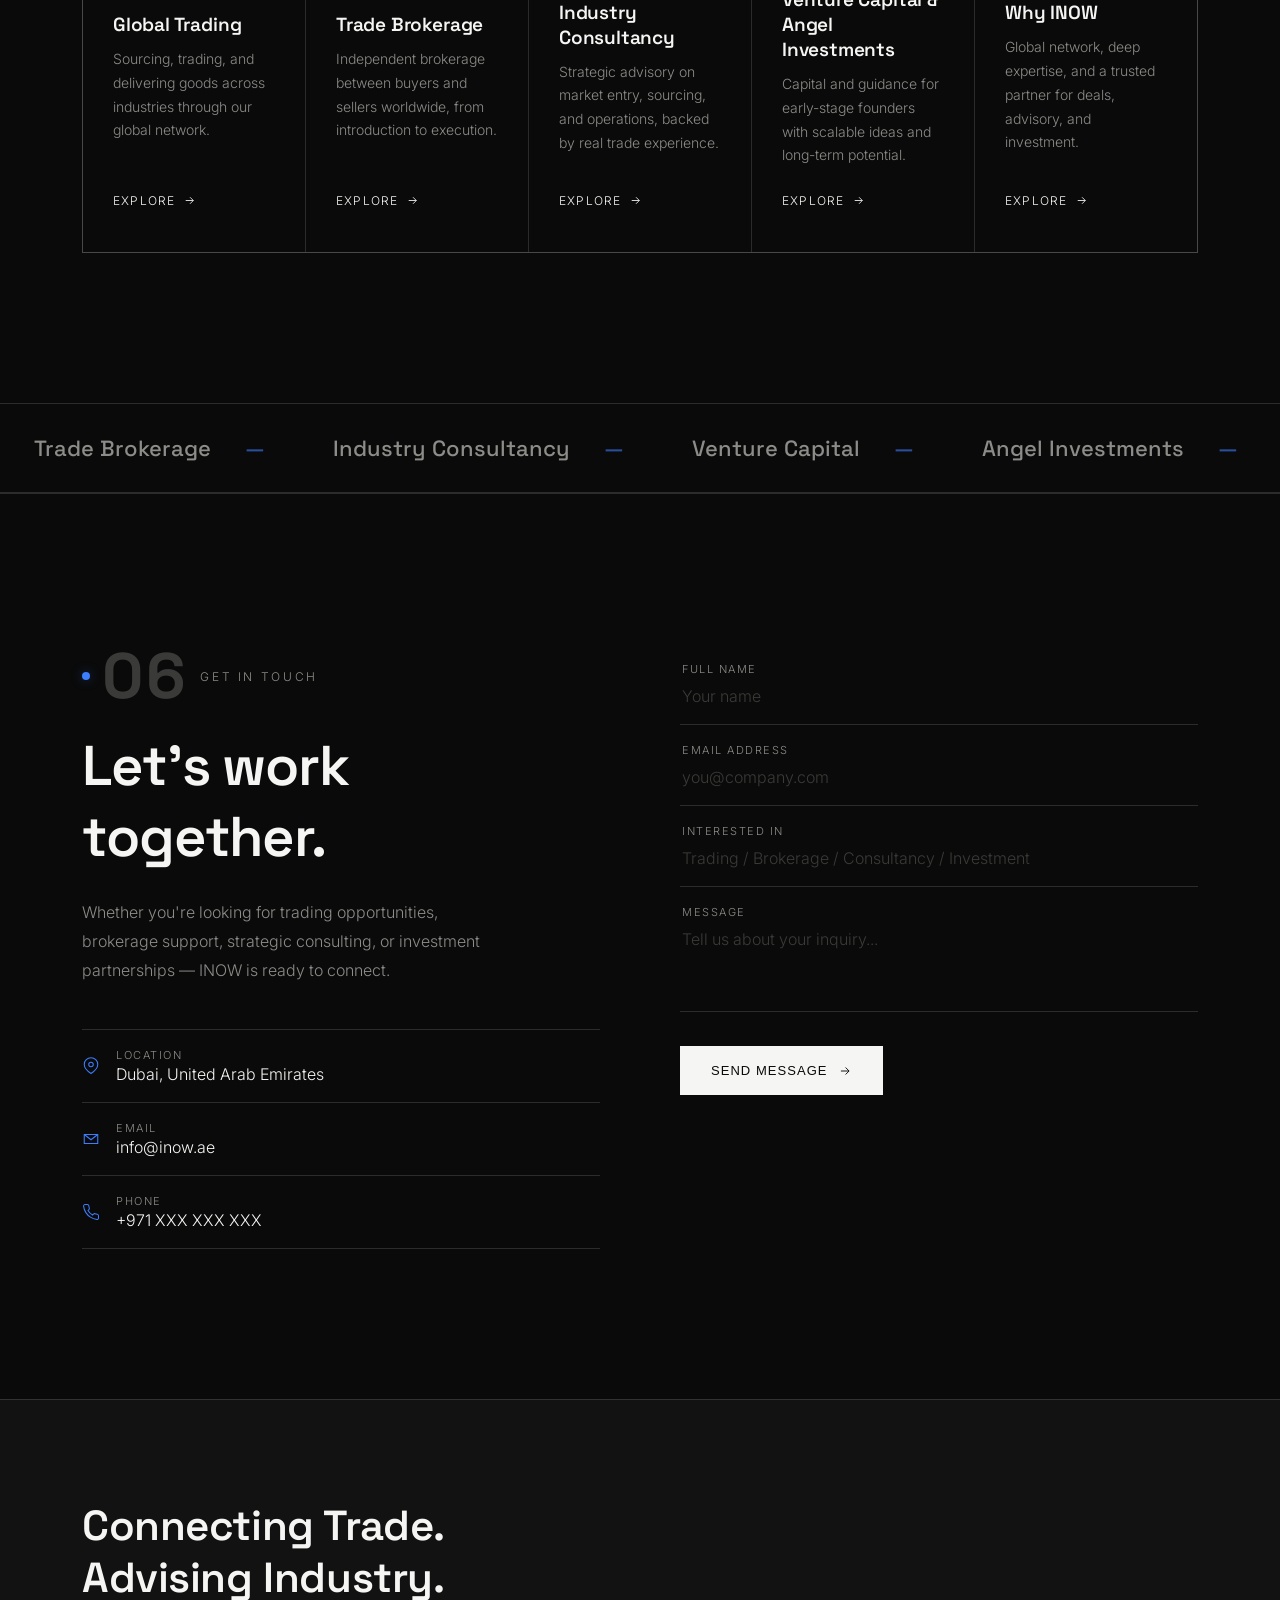
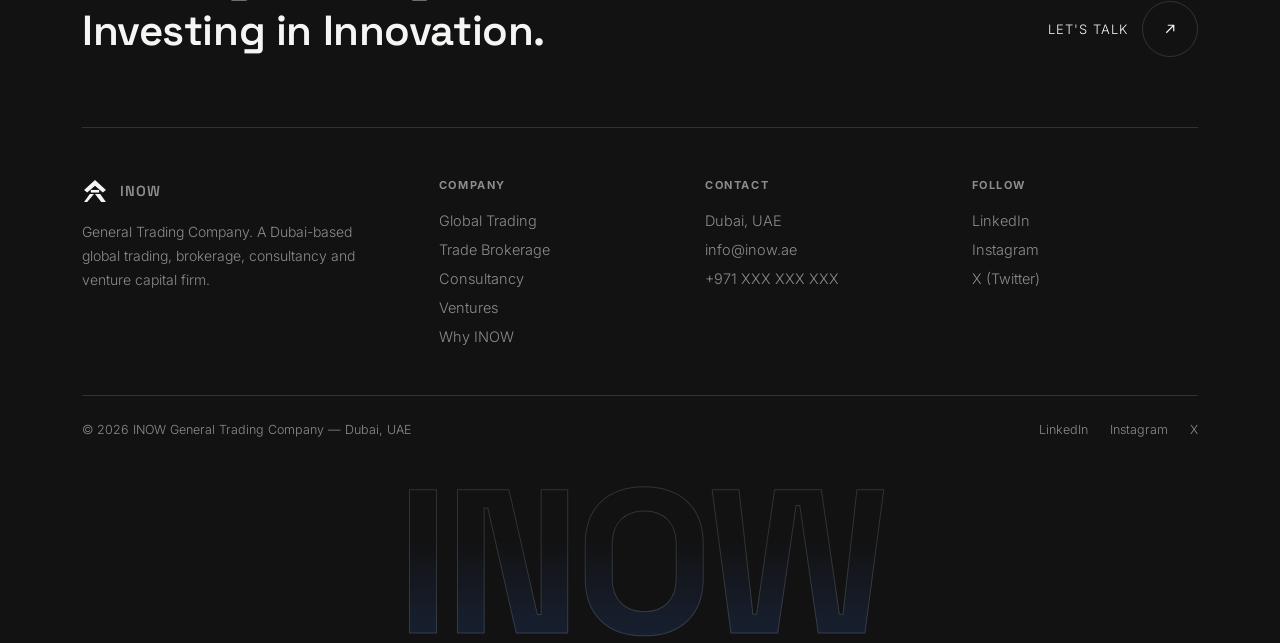
==== commit cca8582d: "Split site into separate pages, fix header alignment, add favicon Each nav item (Trading, Brokerage," ====
--- a/index.html
+++ b/index.html
@@ -5,364 +5,35 @@
 <meta name="viewport" content="width=device-width, initial-scale=1.0">
 <title>INOW — General Trading Company</title>
 <meta name="description" content="INOW is a Dubai-based global trading, brokerage, consultancy and venture capital firm connecting trade, advising industry, and investing in innovation.">
+<link rel="icon" type="image/svg+xml" href="assets/favicon.svg">
 <link rel="preconnect" href="https://fonts.googleapis.com">
 <link rel="preconnect" href="https://fonts.gstatic.com" crossorigin>
 <link href="https://fonts.googleapis.com/css2?family=Space+Grotesk:wght@400;500;600;700&family=Inter:wght@300;400;500;600&display=swap" rel="stylesheet">
-<style>
-  :root{
-    --black:#0a0a0a;
-    --off-black:#121212;
-    --panel:#161616;
-    --white:#f5f5f3;
-    --grey-1:#8c8c88;
-    --grey-2:#3a3a38;
-    --line:rgba(245,245,243,0.14);
-    --line-soft:rgba(245,245,243,0.07);
-    --blue:#3d7dff;
-    --blue-soft:rgba(61,125,255,0.14);
-    --blue-glow:rgba(61,125,255,0.35);
-    --ease:cubic-bezier(.16,.8,.24,1);
-  }
-  *{margin:0;padding:0;box-sizing:border-box;}
-  html{scroll-behavior:smooth;}
-  body{
-    background:var(--black);
-    color:var(--white);
-    font-family:'Inter',sans-serif;
-    font-weight:300;
-    overflow-x:hidden;
-    -webkit-font-smoothing:antialiased;
-  }
-  h1,h2,h3,.logotype{font-family:'Space Grotesk',sans-serif;}
-  a{color:inherit;text-decoration:none;}
-  img{max-width:100%;display:block;}
-  .wrap{max-width:1180px;margin:0 auto;padding:0 32px;}
-  ::selection{background:var(--blue);color:var(--white);}
-
-  /* ---------- Scrollbar ---------- */
-  ::-webkit-scrollbar{width:8px;}
-  ::-webkit-scrollbar-track{background:var(--black);}
-  ::-webkit-scrollbar-thumb{background:var(--grey-2);}
-  ::-webkit-scrollbar-thumb:hover{background:var(--blue);}
-
-  /* ---------- Nav ---------- */
-  header{
-    position:fixed;top:0;left:0;right:0;z-index:100;
-    display:flex;align-items:center;justify-content:space-between;
-    padding:22px 32px;
-    background:rgba(10,10,10,0.55);
-    backdrop-filter:blur(14px);
-    border-bottom:1px solid transparent;
-    transition:border-color .4s var(--ease),background .4s var(--ease),padding .4s var(--ease);
-  }
-  header.scrolled{
-    border-bottom-color:var(--line);
-    background:rgba(10,10,10,0.85);
-    padding:14px 32px;
-  }
-  .brand{display:flex;align-items:center;gap:12px;font-size:19px;letter-spacing:0.06em;font-weight:600;}
-  .brand .mark{width:26px;height:26px;display:block;}
-  nav.links{display:flex;gap:40px;font-size:13px;letter-spacing:0.08em;text-transform:uppercase;}
-  nav.links a{position:relative;color:var(--grey-1);transition:color .3s var(--ease);padding-bottom:4px;}
-  nav.links a::after{
-    content:"";position:absolute;left:0;bottom:0;width:0;height:1px;background:var(--blue);
-    transition:width .35s var(--ease);
-  }
-  nav.links a:hover{color:var(--white);}
-  nav.links a:hover::after{width:100%;}
-  .nav-cta{
-    border:1px solid var(--line);padding:9px 20px;font-size:12px;letter-spacing:.08em;text-transform:uppercase;
-    transition:all .3s var(--ease);
-  }
-  .nav-cta:hover{background:var(--blue);color:var(--white);border-color:var(--blue);}
-  .burger{display:none;flex-direction:column;gap:5px;cursor:pointer;z-index:110;}
-  .burger span{width:24px;height:1px;background:var(--white);display:block;}
-
-  /* ---------- Hero ---------- */
-  .hero{
-    position:relative;min-height:100vh;display:flex;flex-direction:column;justify-content:center;
-    padding-top:120px;overflow:hidden;
-  }
-  .hero-canvas-wrap{
-    position:absolute;inset:0;z-index:0;
-    background:var(--black);
-    overflow:hidden;
-  }
-  .hero-bg-image{
-    position:absolute;inset:0;width:100%;height:100%;object-fit:cover;object-position:center 30%;
-    filter:grayscale(1) contrast(1.08);
-    animation:heroZoom 26s ease-in-out infinite alternate;
-    opacity:0.95;
-  }
-  @keyframes heroZoom{from{transform:scale(1);}to{transform:scale(1.06);}}
-  .hero-scrim{
-    position:absolute;inset:0;z-index:1;
-    background:
-      linear-gradient(100deg, var(--black) 0%, rgba(10,10,10,0.86) 26%, rgba(10,10,10,0.35) 52%, rgba(10,10,10,0.15) 70%),
-      linear-gradient(0deg, var(--black) 0%, transparent 22%),
-      radial-gradient(ellipse 50% 45% at 78% 32%, var(--blue-soft), transparent 70%);
-  }
-  .hero-grid{display:none;}
-  .hero-content{position:relative;z-index:2;}
-  .eyebrow{
-    display:inline-flex;align-items:center;gap:10px;
-    font-size:12px;letter-spacing:.22em;text-transform:uppercase;color:var(--grey-1);
-    margin-bottom:28px;opacity:0;animation:fadeUp .9s var(--ease) .1s forwards;
-  }
-  .eyebrow::before{content:"";width:28px;height:1px;background:var(--blue);}
-  .hero h1{
-    font-size:clamp(42px,7.4vw,104px);
-    line-height:0.98;font-weight:600;letter-spacing:-0.02em;
-    max-width:1000px;
-    opacity:0;animation:fadeUp 1s var(--ease) .25s forwards;
-  }
-  .hero h1 em{font-style:normal;color:var(--grey-1);}
-  .hero p.lead{
-    margin-top:28px;max-width:560px;font-size:18px;line-height:1.7;color:var(--grey-1);font-weight:300;
-    opacity:0;animation:fadeUp 1s var(--ease) .4s forwards;
-  }
-  .hero-actions{
-    margin-top:44px;display:flex;gap:18px;flex-wrap:wrap;
-    opacity:0;animation:fadeUp 1s var(--ease) .55s forwards;
-  }
-  .btn{
-    display:inline-flex;align-items:center;gap:10px;
-    padding:16px 30px;font-size:13px;letter-spacing:.08em;text-transform:uppercase;
-    border:1px solid var(--white);transition:all .35s var(--ease);
-  }
-  .btn.primary{background:var(--white);color:var(--black);}
-  .btn.primary:hover{background:var(--blue);color:var(--white);border-color:var(--blue);box-shadow:0 0 0 1px var(--blue),0 12px 32px -8px var(--blue-glow);}
-  .btn.ghost{border-color:var(--line);color:var(--white);}
-  .btn.ghost:hover{border-color:var(--blue);color:var(--blue);}
-  .btn svg{width:14px;height:14px;transition:transform .35s var(--ease);}
-  .btn:hover svg{transform:translateX(4px);}
-
-  .hero-stats{
-    position:relative;z-index:2;
-    margin-top:110px;padding-top:34px;border-top:1px solid var(--line);
-    display:grid;grid-template-columns:repeat(4,1fr);gap:20px;
-    opacity:0;animation:fadeUp 1s var(--ease) .7s forwards;
-  }
-  .stat .num{font-family:'Space Grotesk',sans-serif;font-size:clamp(22px,2.6vw,36px);font-weight:600;}
-  .stat:nth-child(2) .num{color:var(--blue);}
-  .stat .label{margin-top:6px;font-size:12px;letter-spacing:.08em;text-transform:uppercase;color:var(--grey-1);}
-
-  .scroll-cue{
-    position:absolute;bottom:36px;left:50%;transform:translateX(-50%);z-index:2;
-    display:flex;flex-direction:column;align-items:center;gap:10px;
-    font-size:10px;letter-spacing:.2em;text-transform:uppercase;color:var(--grey-1);
-  }
-  .scroll-cue .line{width:1px;height:44px;background:linear-gradient(var(--grey-1),transparent);position:relative;overflow:hidden;}
-  .scroll-cue .line::after{
-    content:"";position:absolute;top:-100%;left:0;width:100%;height:100%;background:var(--blue);
-    animation:drip 2.2s ease-in-out infinite;
-  }
-  @keyframes drip{0%{top:-100%;}60%{top:100%;}100%{top:100%;}}
-
-  @keyframes fadeUp{
-    from{opacity:0;transform:translateY(22px);}
-    to{opacity:1;transform:translateY(0);}
-  }
-
-  /* ---------- Section shell ---------- */
-  section{position:relative;padding:150px 0;}
-  section.tight{padding:110px 0;}
-  .divider-line{border-top:1px solid var(--line);}
-  .kicker{
-    font-size:12px;letter-spacing:.22em;text-transform:uppercase;color:var(--grey-1);
-    display:flex;align-items:center;gap:12px;margin-bottom:22px;
-  }
-  .kicker span.tag{font-family:'Space Grotesk',sans-serif;color:var(--grey-2);font-size:64px;font-weight:700;line-height:1;}
-  .kicker::before{content:"";width:8px;height:8px;border-radius:50%;background:var(--blue);box-shadow:0 0 12px var(--blue-glow);flex-shrink:0;}
-  .section-head{display:flex;justify-content:space-between;align-items:flex-end;gap:40px;margin-bottom:80px;flex-wrap:wrap;}
-  .section-head h2{font-size:clamp(30px,4vw,52px);font-weight:600;letter-spacing:-0.01em;max-width:640px;}
-  .section-head p{max-width:380px;color:var(--grey-1);font-size:15px;line-height:1.75;}
-
-  .reveal{opacity:0;transform:translateY(36px);transition:opacity .9s var(--ease),transform .9s var(--ease);}
-  .reveal.in{opacity:1;transform:translateY(0);}
-  .stagger .reveal:nth-child(1){transition-delay:.05s;}
-  .stagger .reveal:nth-child(2){transition-delay:.15s;}
-  .stagger .reveal:nth-child(3){transition-delay:.25s;}
-  .stagger .reveal:nth-child(4){transition-delay:.35s;}
-
-  /* ---------- Pillars (Brokerage / Consultancy / VC) ---------- */
-  .pillars{display:flex;flex-direction:column;}
-  .pillar{
-    display:grid;grid-template-columns:90px 1fr 1fr;gap:48px;align-items:start;
-    padding:54px 0;border-top:1px solid var(--line);position:relative;
-  }
-  .pillar:last-child{border-bottom:1px solid var(--line);}
-  .pillar .idx{font-family:'Space Grotesk',sans-serif;font-size:15px;color:var(--grey-1);padding-top:6px;}
-  .pillar h3{font-size:clamp(24px,2.8vw,34px);font-weight:600;letter-spacing:-0.01em;}
-  .pillar .icon-badge{
-    width:46px;height:46px;border:1px solid var(--line);border-radius:50%;
-    display:flex;align-items:center;justify-content:center;margin-bottom:22px;
-    transition:border-color .35s var(--ease),box-shadow .35s var(--ease);
-  }
-  .pillar .icon-badge svg{width:20px;height:20px;stroke:var(--white);fill:none;}
-  .pillar:hover .icon-badge{border-color:var(--blue);box-shadow:0 0 20px -4px var(--blue-glow);}
-  .pillar p{color:var(--grey-1);font-size:15.5px;line-height:1.8;max-width:480px;}
-  .pillar-overlay{
-    position:absolute;right:0;top:50%;transform:translateY(-50%);
-    font-family:'Space Grotesk',sans-serif;font-weight:700;font-size:14vw;line-height:1;
-    color:transparent;-webkit-text-stroke:1px var(--line);
-    pointer-events:none;user-select:none;z-index:0;
-  }
-  .pillar-body{position:relative;z-index:1;grid-column:2 / span 2;display:contents;}
-  @media (max-width:820px){
-    .pillar{grid-template-columns:1fr;gap:14px;}
-    .pillar .idx{display:none;}
-  }
-
-  /* ---------- Why INOW ---------- */
-  .why-grid{display:grid;grid-template-columns:repeat(5,1fr);border-top:1px solid var(--line);border-left:1px solid var(--line);}
-  .why-cell{
-    border-right:1px solid var(--line);border-bottom:1px solid var(--line);
-    padding:40px 26px;min-height:220px;display:flex;flex-direction:column;justify-content:space-between;
-    transition:background .4s var(--ease),box-shadow .4s var(--ease);
-    position:relative;
-  }
-  .why-cell:hover{background:var(--panel);box-shadow:inset 0 2px 0 var(--blue);}
-  .why-cell svg{width:26px;height:26px;stroke:var(--white);fill:none;transition:stroke .35s var(--ease);}
-  .why-cell:hover svg{stroke:var(--blue);}
-  .why-cell h4{margin-top:22px;font-size:15px;font-weight:500;letter-spacing:.01em;line-height:1.5;}
-  @media (max-width:960px){.why-grid{grid-template-columns:repeat(2,1fr);}}
-
-  /* ---------- Marquee ---------- */
-  .marquee-strip{
-    border-top:1px solid var(--line);border-bottom:1px solid var(--line);
-    padding:30px 0;overflow:hidden;white-space:nowrap;
-  }
-  .marquee-track{display:inline-flex;gap:0;animation:scrollLeft 32s linear infinite;}
-  .marquee-track span{
-    font-family:'Space Grotesk',sans-serif;font-size:22px;font-weight:500;color:var(--grey-1);
-    padding:0 34px;display:inline-flex;align-items:center;gap:34px;
-  }
-  .marquee-track span::after{content:"—";color:var(--blue);opacity:0.6;}
-  @keyframes scrollLeft{from{transform:translateX(0);}to{transform:translateX(-50%);}}
-
-  /* ---------- Contact ---------- */
-  .contact-shell{display:grid;grid-template-columns:1fr 1fr;gap:80px;}
-  .contact-info h2{font-size:clamp(32px,4.4vw,56px);font-weight:600;letter-spacing:-0.02em;margin-bottom:26px;}
-  .contact-info p{color:var(--grey-1);font-size:16px;line-height:1.8;max-width:420px;margin-bottom:44px;}
-  .contact-detail{display:flex;align-items:center;gap:16px;padding:18px 0;border-top:1px solid var(--line);transition:border-color .3s var(--ease);}
-  .contact-detail:last-of-type{border-bottom:1px solid var(--line);}
-  .contact-detail:hover{border-color:var(--blue-soft);}
-  .contact-detail svg{width:18px;height:18px;stroke:var(--blue);fill:none;flex-shrink:0;}
-  .contact-detail .label{font-size:11px;letter-spacing:.14em;text-transform:uppercase;color:var(--grey-1);}
-  .contact-detail .value{font-size:16px;margin-top:2px;}
-
-  form.contact-form{display:flex;flex-direction:column;gap:0;}
-  .field{border-bottom:1px solid var(--line);padding:18px 2px;position:relative;}
-  .field label{display:block;font-size:11px;letter-spacing:.14em;text-transform:uppercase;color:var(--grey-1);margin-bottom:10px;}
-  .field input,.field textarea{
-    width:100%;background:transparent;border:none;outline:none;color:var(--white);
-    font-family:'Inter',sans-serif;font-size:16px;font-weight:300;resize:none;
-  }
-  .field input::placeholder,.field textarea::placeholder{color:var(--grey-2);}
-  .field .underline{position:absolute;left:0;bottom:-1px;height:1px;width:0;background:var(--blue);transition:width .4s var(--ease);}
-  .field:focus-within .underline{width:100%;}
-  .field:focus-within label{color:var(--blue);}
-  .form-submit{
-    margin-top:34px;align-self:flex-start;
-  }
-
-  /* ---------- Footer ---------- */
-  footer{
-    background:var(--off-black);
-    border-top:1px solid var(--line);
-    padding-top:100px;
-    position:relative;
-    overflow:hidden;
-  }
-  .footer-top{display:flex;justify-content:space-between;align-items:flex-end;gap:40px;flex-wrap:wrap;padding-bottom:70px;}
-  .footer-tagline{font-family:'Space Grotesk',sans-serif;font-size:clamp(24px,3.4vw,42px);font-weight:600;max-width:640px;letter-spacing:-0.01em;line-height:1.25;}
-  .footer-cta{display:flex;align-items:center;gap:14px;font-size:13px;letter-spacing:.08em;text-transform:uppercase;}
-  .footer-cta .circle{
-    width:56px;height:56px;border:1px solid var(--line);border-radius:50%;
-    display:flex;align-items:center;justify-content:center;transition:all .35s var(--ease);
-  }
-  .footer-cta .circle svg{width:18px;height:18px;stroke:var(--white);fill:none;transition:transform .35s var(--ease);}
-  .footer-cta:hover .circle{background:var(--blue);border-color:var(--blue);box-shadow:0 0 24px -4px var(--blue-glow);}
-  .footer-cta:hover .circle svg{stroke:var(--white);transform:translate(3px,-3px);}
-
-  .footer-columns{
-    display:grid;grid-template-columns:1.4fr 1fr 1fr 1fr;gap:40px;
-    padding:50px 0;border-top:1px solid var(--line);
-  }
-  .footer-columns h5{font-size:11px;letter-spacing:.14em;text-transform:uppercase;color:var(--grey-1);margin-bottom:20px;}
-  .footer-columns ul{list-style:none;display:flex;flex-direction:column;gap:12px;}
-  .footer-columns a, .footer-columns li{font-size:14.5px;color:var(--grey-1);transition:color .3s var(--ease);}
-  .footer-columns a:hover{color:var(--blue);}
-  .footer-brand-col .brand{margin-bottom:16px;}
-  .footer-brand-col p{color:var(--grey-1);font-size:14px;line-height:1.7;max-width:280px;}
-
-  .footer-bottom{
-    display:flex;justify-content:space-between;align-items:center;flex-wrap:wrap;gap:16px;
-    padding:26px 0;border-top:1px solid var(--line);
-    font-size:12.5px;color:var(--grey-1);
-  }
-  .footer-socials{display:flex;gap:22px;}
-  .footer-socials a{color:var(--grey-1);}
-  .footer-socials a:hover{color:var(--blue);}
-
-  .footer-giant{
-    font-family:'Space Grotesk',sans-serif;font-weight:700;
-    font-size:clamp(70px,16vw,260px);line-height:0.78;letter-spacing:-0.03em;
-    color:transparent;-webkit-text-stroke:1px var(--line);
-    background:linear-gradient(180deg, transparent 40%, var(--blue-soft) 100%);
-    -webkit-background-clip:text;background-clip:text;
-    text-align:center;padding:20px 0 0;user-select:none;white-space:nowrap;
-  }
-
-  @media (max-width:900px){
-    .contact-shell{grid-template-columns:1fr;}
-    .footer-columns{grid-template-columns:1fr 1fr;}
-    .hero-stats{grid-template-columns:repeat(2,1fr);}
-  }
-  @media (max-width:720px){
-    nav.links{
-      display:flex;flex-direction:column;align-items:flex-start;gap:0;
-      position:fixed;top:0;right:0;height:100vh;width:78vw;max-width:320px;
-      background:var(--off-black);border-left:1px solid var(--line);
-      padding:100px 32px;transform:translateX(100%);transition:transform .45s var(--ease);
-      z-index:105;
-    }
-    nav.links.open{transform:translateX(0);}
-    nav.links a{width:100%;padding:16px 0;border-bottom:1px solid var(--line-soft);font-size:14px;}
-    .nav-cta{display:none;}
-    .burger{display:flex;}
-    .burger.open span:nth-child(1){transform:translateY(6px) rotate(45deg);}
-    .burger.open span:nth-child(2){opacity:0;}
-    .burger.open span:nth-child(3){transform:translateY(-6px) rotate(-45deg);}
-    .burger span{transition:transform .3s var(--ease),opacity .3s var(--ease);}
-    .pillar{grid-template-columns:1fr;}
-    .why-grid{grid-template-columns:1fr 1fr;}
-    section{padding:100px 0;}
-  }
-</style>
+<link rel="stylesheet" href="assets/style.css">
 </head>
 <body>
 
 <header id="siteHeader">
-  <a href="#top" class="brand">
-    <svg class="mark" viewBox="0 0 100 100" fill="none" xmlns="http://www.w3.org/2000/svg">
-      <path d="M50 8 L92 46 L80 56 L50 30 L20 56 L8 46 Z" fill="#f5f5f3"/>
-      <rect x="34" y="46" width="32" height="10" fill="#f5f5f3"/>
-      <path d="M30 62 L46 62 L20 92 L8 92 Z" fill="#f5f5f3"/>
-      <path d="M50 62 L70 62 L92 92 L74 92 Z" fill="#f5f5f3"/>
-    </svg>
-    <span class="logotype">INOW</span>
-  </a>
-  <nav class="links">
-    <a href="#trading">Trading</a>
-    <a href="#brokerage">Brokerage</a>
-    <a href="#consultancy">Consultancy</a>
-    <a href="#ventures">Ventures</a>
-    <a href="#why">Why INOW</a>
-  </nav>
-  <a href="#contact" class="nav-cta">Contact</a>
-  <div class="burger" id="burger"><span></span><span></span><span></span></div>
+  <div class="wrap header-inner">
+    <a href="index.html" class="brand">
+      <svg class="mark" viewBox="0 0 100 100" fill="none" xmlns="http://www.w3.org/2000/svg">
+        <path d="M50 8 L92 46 L80 56 L50 30 L20 56 L8 46 Z" fill="#f5f5f3"/>
+        <rect x="34" y="46" width="32" height="10" fill="#f5f5f3"/>
+        <path d="M30 62 L46 62 L20 92 L8 92 Z" fill="#f5f5f3"/>
+        <path d="M50 62 L70 62 L92 92 L74 92 Z" fill="#f5f5f3"/>
+      </svg>
+      <span class="logotype">INOW</span>
+    </a>
+    <nav class="links">
+      <a href="trading.html">Trading</a>
+      <a href="brokerage.html">Brokerage</a>
+      <a href="consultancy.html">Consultancy</a>
+      <a href="ventures.html">Ventures</a>
+      <a href="why-inow.html">Why INOW</a>
+    </nav>
+    <a href="#contact" class="nav-cta">Contact</a>
+    <div class="burger" id="burger"><span></span><span></span><span></span></div>
+  </div>
 </header>
 
 <!-- ================= HERO ================= -->
@@ -380,7 +51,7 @@
       <a href="#contact" class="btn primary">Start a Conversation
         <svg viewBox="0 0 24 24" fill="none" stroke="currentColor" stroke-width="1.6"><path d="M5 12h14M13 6l6 6-6 6"/></svg>
       </a>
-      <a href="#trading" class="btn ghost">Explore INOW
+      <a href="trading.html" class="btn ghost">Explore INOW
         <svg viewBox="0 0 24 24" fill="none" stroke="currentColor" stroke-width="1.6"><path d="M12 5v14M6 13l6 6 6-6"/></svg>
       </a>
     </div>
@@ -394,34 +65,55 @@
   <div class="scroll-cue"><span>Scroll</span><div class="line"></div></div>
 </section>
 
-<!-- ================= GLOBAL TRADING ================= -->
+<!-- ================= WHAT WE DO ================= -->
 <section id="trading">
   <div class="wrap">
+    <div class="kicker reveal"><span class="tag">01—05</span> What We Do</div>
     <div class="section-head reveal">
-      <h2>Global Trading, without borders.</h2>
-      <p>As an international trading company, INOW deals with a wide range of goods across multiple industries — leveraging our global network to source, trade, and deliver efficiently, reliably, and competitively.</p>
-    </div>
-    <div class="why-grid stagger">
-      <div class="why-cell reveal">
-        <svg viewBox="0 0 24 24" stroke-width="1.4"><circle cx="12" cy="12" r="9"/><path d="M3 12h18M12 3c2.8 2.6 4.2 5.8 4.2 9s-1.4 6.4-4.2 9c-2.8-2.6-4.2-5.8-4.2-9s1.4-6.4 4.2-9Z"/></svg>
-        <h4>Global sourcing &amp; distribution network</h4>
-      </div>
-      <div class="why-cell reveal">
-        <svg viewBox="0 0 24 24" stroke-width="1.4"><path d="M3 21h18M5 21V9l7-5 7 5v12M9 21v-6h6v6"/></svg>
-        <h4>Deep industry &amp; market expertise</h4>
-      </div>
-      <div class="why-cell reveal">
-        <svg viewBox="0 0 24 24" stroke-width="1.4"><path d="M17 8a5 5 0 1 0-10 0M7 8v3a5 5 0 0 0 10 0V8M4 21c1.5-3 4.5-4.5 8-4.5s6.5 1.5 8 4.5"/></svg>
-        <h4>Trusted partner for deals &amp; advisory</h4>
-      </div>
-      <div class="why-cell reveal">
-        <svg viewBox="0 0 24 24" stroke-width="1.4"><path d="M12 2v4M12 18v4M4.9 4.9l2.8 2.8M16.3 16.3l2.8 2.8M2 12h4M18 12h4M4.9 19.1l2.8-2.8M16.3 7.7l2.8-2.8"/><circle cx="12" cy="12" r="3"/></svg>
-        <h4>Active VC &amp; angel investor</h4>
-      </div>
-      <div class="why-cell reveal">
-        <svg viewBox="0 0 24 24" stroke-width="1.4"><path d="M12 21s-7-4.4-9.3-9.3C1.4 8.2 3.4 5 6.8 5c1.9 0 3.3 1 4.2 2.4C11.9 6 13.3 5 15.2 5c3.4 0 5.4 3.2 4.1 6.7C17 16.6 12 21 12 21Z"/></svg>
-        <h4>Based in Dubai — a global business hub</h4>
-      </div>
+      <h2>Five ways we create value.</h2>
+      <p>A single, trusted point of access into global trade, strategic advisory, and early-stage capital.</p>
+    </div>
+    <div class="card-grid stagger">
+      <a href="trading.html" class="card reveal">
+        <div class="icon-badge"><svg viewBox="0 0 24 24" stroke-width="1.4"><circle cx="12" cy="12" r="9"/><path d="M3 12h18M12 3c2.8 2.6 4.2 5.8 4.2 9s-1.4 6.4-4.2 9c-2.8-2.6-4.2-5.8-4.2-9s1.4-6.4 4.2-9Z"/></svg></div>
+        <div>
+          <h3>Global Trading</h3>
+          <p>Sourcing, trading, and delivering goods across industries through our global network.</p>
+        </div>
+        <span class="card-link">Explore <svg viewBox="0 0 24 24" fill="none" stroke="currentColor" stroke-width="1.6"><path d="M5 12h14M13 6l6 6-6 6"/></svg></span>
+      </a>
+      <a href="brokerage.html" class="card reveal">
+        <div class="icon-badge"><svg viewBox="0 0 24 24" stroke-width="1.4"><path d="M4 12h16M4 12l4-4M4 12l4 4M20 12l-4-4M20 12l-4 4"/></svg></div>
+        <div>
+          <h3>Trade Brokerage</h3>
+          <p>Independent brokerage between buyers and sellers worldwide, from introduction to execution.</p>
+        </div>
+        <span class="card-link">Explore <svg viewBox="0 0 24 24" fill="none" stroke="currentColor" stroke-width="1.6"><path d="M5 12h14M13 6l6 6-6 6"/></svg></span>
+      </a>
+      <a href="consultancy.html" class="card reveal">
+        <div class="icon-badge"><svg viewBox="0 0 24 24" stroke-width="1.4"><path d="M3 21h18M5 21V9l7-5 7 5v12M9 21v-6h6v6"/></svg></div>
+        <div>
+          <h3>Industry Consultancy</h3>
+          <p>Strategic advisory on market entry, sourcing, and operations, backed by real trade experience.</p>
+        </div>
+        <span class="card-link">Explore <svg viewBox="0 0 24 24" fill="none" stroke="currentColor" stroke-width="1.6"><path d="M5 12h14M13 6l6 6-6 6"/></svg></span>
+      </a>
+      <a href="ventures.html" class="card reveal">
+        <div class="icon-badge"><svg viewBox="0 0 24 24" stroke-width="1.4"><path d="M12 2 2 19h20L12 2Z"/><path d="M12 10v5"/></svg></div>
+        <div>
+          <h3>Venture Capital &amp; Angel Investments</h3>
+          <p>Capital and guidance for early-stage founders with scalable ideas and long-term potential.</p>
+        </div>
+        <span class="card-link">Explore <svg viewBox="0 0 24 24" fill="none" stroke="currentColor" stroke-width="1.6"><path d="M5 12h14M13 6l6 6-6 6"/></svg></span>
+      </a>
+      <a href="why-inow.html" class="card reveal">
+        <div class="icon-badge"><svg viewBox="0 0 24 24" stroke-width="1.4"><path d="M12 21s-7-4.4-9.3-9.3C1.4 8.2 3.4 5 6.8 5c1.9 0 3.3 1 4.2 2.4C11.9 6 13.3 5 15.2 5c3.4 0 5.4 3.2 4.1 6.7C17 16.6 12 21 12 21Z"/></svg></div>
+        <div>
+          <h3>Why INOW</h3>
+          <p>Global network, deep expertise, and a trusted partner for deals, advisory, and investment.</p>
+        </div>
+        <span class="card-link">Explore <svg viewBox="0 0 24 24" fill="none" stroke="currentColor" stroke-width="1.6"><path d="M5 12h14M13 6l6 6-6 6"/></svg></span>
+      </a>
     </div>
   </div>
 </section>
@@ -432,77 +124,22 @@
     <span>Trade Brokerage</span><span>Industry Consultancy</span><span>Venture Capital</span><span>Angel Investments</span><span>Global Trading</span>
   </div>
 </div>
-
-<!-- ================= PILLARS ================= -->
-<section class="tight">
-  <div class="wrap">
-    <div class="kicker reveal"><span class="tag">01—04</span> What We Do</div>
-    <div class="pillars">
-
-      <div class="pillar reveal" id="brokerage">
-        <div class="idx">01</div>
-        <div>
-          <div class="icon-badge"><svg viewBox="0 0 24 24" stroke-width="1.4"><path d="M4 12h16M4 12l4-4M4 12l4 4M20 12l-4-4M20 12l-4 4"/></svg></div>
-          <h3>Trade Brokerage</h3>
-        </div>
-        <p>INOW acts as an independent broker between buyers and sellers worldwide. We facilitate introductions, structure transactions, support negotiations, and help ensure smooth execution — creating win-win outcomes for all parties involved.</p>
-      </div>
-
-      <div class="pillar reveal" id="consultancy">
-        <div class="idx">02</div>
-        <div>
-          <div class="icon-badge"><svg viewBox="0 0 24 24" stroke-width="1.4"><path d="M3 21h18M5 21V9l7-5 7 5v12M9 21v-6h6v6"/></svg></div>
-          <h3>Industry Consultancy</h3>
-        </div>
-        <p>Beyond trading, INOW provides strategic consultancy to companies operating in industrial and commercial sectors. We advise on market entry, sourcing strategies, operational optimization, and growth opportunities — backed by real-world trade experience.</p>
-      </div>
-
-      <div class="pillar reveal" id="ventures">
-        <div class="idx">03</div>
-        <div>
-          <div class="icon-badge"><svg viewBox="0 0 24 24" stroke-width="1.4"><path d="M12 2 2 19h20L12 2Z"/><path d="M12 10v5"/></svg></div>
-          <h3>Venture Capital &amp; Angel Investments</h3>
-        </div>
-        <p>INOW actively invests as a venture capital and angel investment firm. We support startups and early-stage companies with capital, strategic guidance, and access to our international business and trade ecosystem — focused on scalable ideas, strong founders, and long-term value creation.</p>
-      </div>
-
-    </div>
-  </div>
-</section>
-
-<!-- ================= WHY INOW ================= -->
-<section id="why" class="divider-line">
-  <div class="wrap">
-    <div class="section-head reveal">
-      <h2>Why partner with INOW.</h2>
-      <p>A single, trusted point of access into global trade, strategic advisory, and early-stage capital.</p>
-    </div>
-    <div class="pillars" style="border:none;">
-      <div class="reveal" style="display:flex;gap:60px;flex-wrap:wrap;">
-        <div style="flex:1;min-width:220px;"><div class="icon-badge"><svg viewBox="0 0 24 24" stroke-width="1.4"><circle cx="12" cy="12" r="9"/><path d="M3 12h18M12 3c2.8 2.6 4.2 5.8 4.2 9s-1.4 6.4-4.2 9c-2.8-2.6-4.2-5.8-4.2-9s1.4-6.4 4.2-9Z"/></svg></div><h3 style="font-size:20px;margin-bottom:10px;">Global network</h3><p style="font-size:14.5px;">Trading &amp; brokerage reach across continents and industries.</p></div>
-        <div style="flex:1;min-width:220px;"><div class="icon-badge"><svg viewBox="0 0 24 24" stroke-width="1.4"><path d="M3 21h18M5 21V9l7-5 7 5v12M9 21v-6h6v6"/></svg></div><h3 style="font-size:20px;margin-bottom:10px;">Market expertise</h3><p style="font-size:14.5px;">Deep, real-world understanding of industrial &amp; commercial sectors.</p></div>
-        <div style="flex:1;min-width:220px;"><div class="icon-badge"><svg viewBox="0 0 24 24" stroke-width="1.4"><path d="M17 8a5 5 0 1 0-10 0M7 8v3a5 5 0 0 0 10 0V8M4 21c1.5-3 4.5-4.5 8-4.5s6.5 1.5 8 4.5"/></svg></div><h3 style="font-size:20px;margin-bottom:10px;">Trusted advisory</h3><p style="font-size:14.5px;">A dependable partner for deals, negotiations, and strategy.</p></div>
-        <div style="flex:1;min-width:220px;"><div class="icon-badge"><svg viewBox="0 0 24 24" stroke-width="1.4"><path d="M12 2 2 19h20L12 2Z"/><path d="M12 10v5"/></svg></div><h3 style="font-size:20px;margin-bottom:10px;">Active investor</h3><p style="font-size:14.5px;">Venture capital &amp; angel backing for scalable, founder-led ideas.</p></div>
-      </div>
-    </div>
-  </div>
-</section>
 
 <!-- ================= CONTACT ================= -->
 <section id="contact" class="divider-line">
   <div class="wrap">
     <div class="contact-shell">
       <div class="contact-info reveal">
-        <div class="kicker"><span class="tag">05</span> Get in Touch</div>
+        <div class="kicker"><span class="tag">06</span> Get in Touch</div>
         <h2>Let's work together.</h2>
         <p>Whether you're looking for trading opportunities, brokerage support, strategic consulting, or investment partnerships — INOW is ready to connect.</p>
 
         <div class="contact-detail">
-          <svg viewBox="0 0 24 24" stroke-width="1.4"><path d="M12 21s-7-4.4-9.3-9.3C1.4 8.2 3.4 5 6.8 5c1.9 0 3.3 1 4.2 2.4C11.9 6 13.3 5 15.2 5c3.4 0 5.4 3.2 4.1 6.7C17 16.6 12 21 12 21Z" style="display:none"/><path d="M21 10c0 6-9 12-9 12S3 16 3 10a9 9 0 0 1 18 0Z"/><circle cx="12" cy="10" r="3"/></svg>
+          <svg viewBox="0 0 24 24" stroke-width="1.4"><path d="M21 10c0 6-9 12-9 12S3 16 3 10a9 9 0 0 1 18 0Z"/><circle cx="12" cy="10" r="3"/></svg>
           <div><div class="label">Location</div><div class="value">Dubai, United Arab Emirates</div></div>
         </div>
         <div class="contact-detail">
-          <svg viewBox="0 0 24 24" stroke-width="1.4"><path d="M4 4h16v16H4z" style="display:none"/><path d="M3 6h18v12H3z"/><path d="m3 6 9 7 9-7"/></svg>
+          <svg viewBox="0 0 24 24" stroke-width="1.4"><path d="M3 6h18v12H3z"/><path d="m3 6 9 7 9-7"/></svg>
           <div><div class="label">Email</div><div class="value">info@inow.ae</div></div>
         </div>
         <div class="contact-detail">
@@ -552,7 +189,7 @@
 
     <div class="footer-columns">
       <div class="footer-brand-col">
-        <a href="#top" class="brand">
+        <a href="index.html" class="brand">
           <svg class="mark" viewBox="0 0 100 100" fill="none" xmlns="http://www.w3.org/2000/svg">
             <path d="M50 8 L92 46 L80 56 L50 30 L20 56 L8 46 Z" fill="#f5f5f3"/>
             <rect x="34" y="46" width="32" height="10" fill="#f5f5f3"/>
@@ -566,10 +203,11 @@
       <div>
         <h5>Company</h5>
         <ul>
-          <li><a href="#trading">Global Trading</a></li>
-          <li><a href="#brokerage">Trade Brokerage</a></li>
-          <li><a href="#consultancy">Consultancy</a></li>
-          <li><a href="#ventures">Ventures</a></li>
+          <li><a href="trading.html">Global Trading</a></li>
+          <li><a href="brokerage.html">Trade Brokerage</a></li>
+          <li><a href="consultancy.html">Consultancy</a></li>
+          <li><a href="ventures.html">Ventures</a></li>
+          <li><a href="why-inow.html">Why INOW</a></li>
         </ul>
       </div>
       <div>
@@ -601,56 +239,6 @@
   </div>
 </footer>
 
-<script>
-  // Header state on scroll
-  const header = document.getElementById('siteHeader');
-  window.addEventListener('scroll', () => {
-    header.classList.toggle('scrolled', window.scrollY > 40);
-  });
-
-  // Mobile nav toggle
-  const burger = document.getElementById('burger');
-  burger.addEventListener('click', () => {
-    document.querySelector('nav.links').classList.toggle('open');
-    burger.classList.toggle('open');
-  });
-  document.querySelectorAll('nav.links a').forEach(a => a.addEventListener('click', () => {
-    document.querySelector('nav.links').classList.remove('open');
-    burger.classList.remove('open');
-  }));
-
-  // Scroll reveal
-  const revealEls = document.querySelectorAll('.reveal');
-  const io = new IntersectionObserver((entries) => {
-    entries.forEach(entry => {
-      if (entry.isIntersecting) {
-        entry.target.classList.add('in');
-        io.unobserve(entry.target);
-      }
-    });
-  }, { threshold: 0.15, rootMargin: '0px 0px -60px 0px' });
-  revealEls.forEach(el => io.observe(el));
-
-  // Footer year
-  document.getElementById('year').textContent = new Date().getFullYear();
-
-  // Contact form (static demo — no backend wired up)
-  document.getElementById('contactForm').addEventListener('submit', function(e){
-    e.preventDefault();
-    const btn = this.querySelector('.form-submit');
-    const original = btn.innerHTML;
-    btn.innerHTML = 'Message Sent ✓';
-    this.reset();
-    setTimeout(() => { btn.innerHTML = original; }, 2600);
-  });
-
-  // Subtle parallax on hero content with mouse
-  const heroContent = document.querySelector('.hero-content');
-  window.addEventListener('mousemove', (e) => {
-    const x = (e.clientX / window.innerWidth - 0.5) * 10;
-    const y = (e.clientY / window.innerHeight - 0.5) * 10;
-    heroContent.style.transform = `translate(${x*0.3}px, ${y*0.3}px)`;
-  });
-</script>
+<script src="assets/site.js"></script>
 </body>
 </html>
--- a/assets/style.css
+++ b/assets/style.css
@@ -0,0 +1,363 @@
+:root{
+  --black:#0a0a0a;
+  --off-black:#121212;
+  --panel:#161616;
+  --white:#f5f5f3;
+  --grey-1:#8c8c88;
+  --grey-2:#3a3a38;
+  --line:rgba(245,245,243,0.14);
+  --line-soft:rgba(245,245,243,0.07);
+  --blue:#3d7dff;
+  --blue-soft:rgba(61,125,255,0.14);
+  --blue-glow:rgba(61,125,255,0.35);
+  --ease:cubic-bezier(.16,.8,.24,1);
+}
+*{margin:0;padding:0;box-sizing:border-box;}
+html{scroll-behavior:smooth;}
+body{
+  background:var(--black);
+  color:var(--white);
+  font-family:'Inter',sans-serif;
+  font-weight:300;
+  overflow-x:hidden;
+  -webkit-font-smoothing:antialiased;
+}
+h1,h2,h3,.logotype{font-family:'Space Grotesk',sans-serif;}
+a{color:inherit;text-decoration:none;}
+img{max-width:100%;display:block;}
+.wrap{max-width:1180px;margin:0 auto;padding:0 32px;}
+::selection{background:var(--blue);color:var(--white);}
+
+/* ---------- Scrollbar ---------- */
+::-webkit-scrollbar{width:8px;}
+::-webkit-scrollbar-track{background:var(--black);}
+::-webkit-scrollbar-thumb{background:var(--grey-2);}
+::-webkit-scrollbar-thumb:hover{background:var(--blue);}
+
+/* ---------- Nav ---------- */
+header{
+  position:fixed;top:0;left:0;right:0;z-index:100;
+  background:rgba(10,10,10,0.55);
+  backdrop-filter:blur(14px);
+  border-bottom:1px solid transparent;
+  transition:border-color .4s var(--ease),background .4s var(--ease);
+}
+header.scrolled{
+  border-bottom-color:var(--line);
+  background:rgba(10,10,10,0.85);
+}
+.header-inner{
+  display:flex;align-items:center;justify-content:space-between;
+  padding:22px 32px;
+  transition:padding .4s var(--ease);
+}
+header.scrolled .header-inner{padding:14px 32px;}
+.brand{display:flex;align-items:center;gap:12px;font-size:19px;letter-spacing:0.06em;font-weight:600;}
+.brand .mark{width:26px;height:26px;display:block;}
+nav.links{display:flex;gap:40px;font-size:13px;letter-spacing:0.08em;text-transform:uppercase;}
+nav.links a{position:relative;color:var(--grey-1);transition:color .3s var(--ease);padding-bottom:4px;}
+nav.links a::after{
+  content:"";position:absolute;left:0;bottom:0;width:0;height:1px;background:var(--blue);
+  transition:width .35s var(--ease);
+}
+nav.links a:hover{color:var(--white);}
+nav.links a:hover::after{width:100%;}
+nav.links a.active{color:var(--white);}
+nav.links a.active::after{width:100%;}
+.nav-cta{
+  border:1px solid var(--line);padding:9px 20px;font-size:12px;letter-spacing:.08em;text-transform:uppercase;
+  transition:all .3s var(--ease);
+}
+.nav-cta:hover{background:var(--blue);color:var(--white);border-color:var(--blue);}
+.burger{display:none;flex-direction:column;gap:5px;cursor:pointer;z-index:110;}
+.burger span{width:24px;height:1px;background:var(--white);display:block;}
+
+/* ---------- Hero ---------- */
+.hero{
+  position:relative;min-height:100vh;display:flex;flex-direction:column;justify-content:center;
+  padding-top:120px;overflow:hidden;
+}
+.hero.page-hero{min-height:78vh;}
+.hero-canvas-wrap{
+  position:absolute;inset:0;z-index:0;
+  background:var(--black);
+  overflow:hidden;
+}
+.hero-bg-image{
+  position:absolute;inset:-4% -4% -4% -4%;width:108%;height:108%;object-fit:cover;object-position:center 30%;
+  filter:grayscale(1) contrast(1.08);
+  animation:heroZoom 26s ease-in-out infinite alternate;
+  opacity:0.95;
+  clip-path:circle(0% at 72% 42%);
+  will-change:clip-path,transform;
+}
+.hero-bg-image.revealed{
+  animation:heroReveal 1.6s var(--ease) forwards, heroZoom 26s ease-in-out 1.6s infinite alternate;
+}
+@keyframes heroReveal{
+  from{clip-path:circle(0% at 72% 42%);}
+  to{clip-path:circle(75% at 72% 42%);}
+}
+@keyframes heroZoom{from{transform:scale(1);}to{transform:scale(1.06);}}
+.hero-scrim{
+  position:absolute;inset:0;z-index:1;
+  background:
+    linear-gradient(100deg, var(--black) 0%, rgba(10,10,10,0.86) 26%, rgba(10,10,10,0.35) 52%, rgba(10,10,10,0.15) 70%),
+    linear-gradient(0deg, var(--black) 0%, transparent 22%),
+    radial-gradient(ellipse 50% 45% at 78% 32%, var(--blue-soft), transparent 70%);
+}
+.hero-content{position:relative;z-index:2;}
+.eyebrow{
+  display:inline-flex;align-items:center;gap:10px;
+  font-size:12px;letter-spacing:.22em;text-transform:uppercase;color:var(--grey-1);
+  margin-bottom:28px;opacity:0;animation:fadeUp .9s var(--ease) .1s forwards;
+}
+.eyebrow::before{content:"";width:28px;height:1px;background:var(--blue);}
+.hero h1{
+  font-size:clamp(42px,7.4vw,104px);
+  line-height:0.98;font-weight:600;letter-spacing:-0.02em;
+  max-width:1000px;
+  opacity:0;animation:fadeUp 1s var(--ease) .25s forwards;
+}
+.hero.page-hero h1{font-size:clamp(38px,6vw,76px);}
+.hero h1 em{font-style:normal;color:var(--grey-1);}
+.hero p.lead{
+  margin-top:28px;max-width:560px;font-size:18px;line-height:1.7;color:var(--grey-1);font-weight:300;
+  opacity:0;animation:fadeUp 1s var(--ease) .4s forwards;
+}
+.hero-actions{
+  margin-top:44px;display:flex;gap:18px;flex-wrap:wrap;
+  opacity:0;animation:fadeUp 1s var(--ease) .55s forwards;
+}
+.btn{
+  display:inline-flex;align-items:center;gap:10px;
+  padding:16px 30px;font-size:13px;letter-spacing:.08em;text-transform:uppercase;
+  border:1px solid var(--white);transition:all .35s var(--ease);
+}
+.btn.primary{background:var(--white);color:var(--black);}
+.btn.primary:hover{background:var(--blue);color:var(--white);border-color:var(--blue);box-shadow:0 0 0 1px var(--blue),0 12px 32px -8px var(--blue-glow);}
+.btn.ghost{border-color:var(--line);color:var(--white);}
+.btn.ghost:hover{border-color:var(--blue);color:var(--blue);}
+.btn svg{width:14px;height:14px;transition:transform .35s var(--ease);}
+.btn:hover svg{transform:translateX(4px);}
+
+.hero-stats{
+  position:relative;z-index:2;
+  margin-top:110px;padding-top:34px;border-top:1px solid var(--line);
+  display:grid;grid-template-columns:repeat(4,1fr);gap:20px;
+  opacity:0;animation:fadeUp 1s var(--ease) .7s forwards;
+}
+.stat .num{font-family:'Space Grotesk',sans-serif;font-size:clamp(22px,2.6vw,36px);font-weight:600;}
+.stat:nth-child(2) .num{color:var(--blue);}
+.stat .label{margin-top:6px;font-size:12px;letter-spacing:.08em;text-transform:uppercase;color:var(--grey-1);}
+
+.scroll-cue{
+  position:absolute;bottom:36px;left:50%;transform:translateX(-50%);z-index:2;
+  display:flex;flex-direction:column;align-items:center;gap:10px;
+  font-size:10px;letter-spacing:.2em;text-transform:uppercase;color:var(--grey-1);
+}
+.scroll-cue .line{width:1px;height:44px;background:linear-gradient(var(--grey-1),transparent);position:relative;overflow:hidden;}
+.scroll-cue .line::after{
+  content:"";position:absolute;top:-100%;left:0;width:100%;height:100%;background:var(--blue);
+  animation:drip 2.2s ease-in-out infinite;
+}
+@keyframes drip{0%{top:-100%;}60%{top:100%;}100%{top:100%;}}
+
+@keyframes fadeUp{
+  from{opacity:0;transform:translateY(22px);}
+  to{opacity:1;transform:translateY(0);}
+}
+
+/* ---------- Section shell ---------- */
+section{position:relative;padding:150px 0;}
+section.tight{padding:110px 0;}
+.divider-line{border-top:1px solid var(--line);}
+.kicker{
+  font-size:12px;letter-spacing:.22em;text-transform:uppercase;color:var(--grey-1);
+  display:flex;align-items:center;gap:12px;margin-bottom:22px;
+}
+.kicker span.tag{font-family:'Space Grotesk',sans-serif;color:var(--grey-2);font-size:64px;font-weight:700;line-height:1;}
+.kicker::before{content:"";width:8px;height:8px;border-radius:50%;background:var(--blue);box-shadow:0 0 12px var(--blue-glow);flex-shrink:0;}
+.section-head{display:flex;justify-content:space-between;align-items:flex-end;gap:40px;margin-bottom:80px;flex-wrap:wrap;}
+.section-head h2{font-size:clamp(30px,4vw,52px);font-weight:600;letter-spacing:-0.01em;max-width:640px;}
+.section-head p{max-width:380px;color:var(--grey-1);font-size:15px;line-height:1.75;}
+
+.reveal{opacity:0;transform:translateY(36px);transition:opacity .9s var(--ease),transform .9s var(--ease);}
+.reveal.in{opacity:1;transform:translateY(0);}
+.stagger .reveal:nth-child(1){transition-delay:.05s;}
+.stagger .reveal:nth-child(2){transition-delay:.15s;}
+.stagger .reveal:nth-child(3){transition-delay:.25s;}
+.stagger .reveal:nth-child(4){transition-delay:.35s;}
+
+/* ---------- Pillars (Brokerage / Consultancy / VC) ---------- */
+.pillars{display:flex;flex-direction:column;}
+.pillar{
+  display:grid;grid-template-columns:90px 1fr 1fr;gap:48px;align-items:start;
+  padding:54px 0;border-top:1px solid var(--line);position:relative;
+}
+.pillar:last-child{border-bottom:1px solid var(--line);}
+.pillar .idx{font-family:'Space Grotesk',sans-serif;font-size:15px;color:var(--grey-1);padding-top:6px;}
+.pillar h3{font-size:clamp(24px,2.8vw,34px);font-weight:600;letter-spacing:-0.01em;}
+.pillar .icon-badge{
+  width:46px;height:46px;border:1px solid var(--line);border-radius:50%;
+  display:flex;align-items:center;justify-content:center;margin-bottom:22px;
+  transition:border-color .35s var(--ease),box-shadow .35s var(--ease);
+}
+.pillar:hover .icon-badge{border-color:var(--blue);box-shadow:0 0 20px -4px var(--blue-glow);}
+.icon-badge svg{width:20px;height:20px;stroke:var(--white);fill:none;}
+.pillar p{color:var(--grey-1);font-size:15.5px;line-height:1.8;max-width:480px;}
+@media (max-width:820px){
+  .pillar{grid-template-columns:1fr;gap:14px;}
+  .pillar .idx{display:none;}
+}
+
+/* ---------- Why INOW ---------- */
+.why-grid{display:grid;grid-template-columns:repeat(5,1fr);border-top:1px solid var(--line);border-left:1px solid var(--line);}
+.why-cell{
+  border-right:1px solid var(--line);border-bottom:1px solid var(--line);
+  padding:40px 26px;min-height:220px;display:flex;flex-direction:column;justify-content:space-between;
+  transition:background .4s var(--ease),box-shadow .4s var(--ease);
+  position:relative;
+}
+.why-cell:hover{background:var(--panel);box-shadow:inset 0 2px 0 var(--blue);}
+.why-cell svg{width:26px;height:26px;stroke:var(--white);fill:none;transition:stroke .35s var(--ease);}
+.why-cell:hover svg{stroke:var(--blue);}
+.why-cell h4{margin-top:22px;font-size:15px;font-weight:500;letter-spacing:.01em;line-height:1.5;}
+@media (max-width:960px){.why-grid{grid-template-columns:repeat(2,1fr);}}
+
+/* ---------- Overview link cards (Home) ---------- */
+.card-grid{display:grid;grid-template-columns:repeat(auto-fit,minmax(220px,1fr));gap:1px;background:var(--line);border:1px solid var(--line);}
+.card{
+  background:var(--black);padding:44px 30px;display:flex;flex-direction:column;justify-content:space-between;min-height:280px;
+  transition:background .4s var(--ease);position:relative;overflow:hidden;
+}
+.card:hover{background:var(--panel);}
+.card .icon-badge{margin-bottom:0;}
+.card:hover .icon-badge{border-color:var(--blue);box-shadow:0 0 20px -4px var(--blue-glow);}
+.card h3{font-size:19px;font-weight:600;margin:22px 0 10px;letter-spacing:-0.01em;}
+.card p{color:var(--grey-1);font-size:14px;line-height:1.7;margin-bottom:26px;}
+.card .card-link{display:inline-flex;align-items:center;gap:8px;font-size:12px;letter-spacing:.1em;text-transform:uppercase;color:var(--white);}
+.card .card-link svg{width:13px;height:13px;stroke:currentColor;fill:none;transition:transform .35s var(--ease);}
+.card:hover .card-link svg{transform:translateX(4px);}
+
+/* ---------- Trio highlight grid (Brokerage / Consultancy / Ventures) ---------- */
+.trio-grid{display:grid;grid-template-columns:repeat(3,1fr);gap:1px;background:var(--line);border:1px solid var(--line);}
+.trio-cell{background:var(--black);padding:36px 28px;transition:background .4s var(--ease);}
+.trio-cell:hover{background:var(--panel);}
+.trio-cell .step{font-family:'Space Grotesk',sans-serif;color:var(--blue);font-size:13px;letter-spacing:.1em;margin-bottom:14px;}
+.trio-cell h4{font-size:17px;font-weight:600;margin-bottom:10px;}
+.trio-cell p{color:var(--grey-1);font-size:14px;line-height:1.7;}
+@media (max-width:820px){.trio-grid{grid-template-columns:1fr;}}
+
+/* ---------- Marquee ---------- */
+.marquee-strip{
+  border-top:1px solid var(--line);border-bottom:1px solid var(--line);
+  padding:30px 0;overflow:hidden;white-space:nowrap;
+}
+.marquee-track{display:inline-flex;gap:0;animation:scrollLeft 32s linear infinite;}
+.marquee-track span{
+  font-family:'Space Grotesk',sans-serif;font-size:22px;font-weight:500;color:var(--grey-1);
+  padding:0 34px;display:inline-flex;align-items:center;gap:34px;
+}
+.marquee-track span::after{content:"—";color:var(--blue);opacity:0.6;}
+@keyframes scrollLeft{from{transform:translateX(0);}to{transform:translateX(-50%);}}
+
+/* ---------- Contact ---------- */
+.contact-shell{display:grid;grid-template-columns:1fr 1fr;gap:80px;}
+.contact-info h2{font-size:clamp(32px,4.4vw,56px);font-weight:600;letter-spacing:-0.02em;margin-bottom:26px;}
+.contact-info p{color:var(--grey-1);font-size:16px;line-height:1.8;max-width:420px;margin-bottom:44px;}
+.contact-detail{display:flex;align-items:center;gap:16px;padding:18px 0;border-top:1px solid var(--line);transition:border-color .3s var(--ease);}
+.contact-detail:last-of-type{border-bottom:1px solid var(--line);}
+.contact-detail:hover{border-color:var(--blue-soft);}
+.contact-detail svg{width:18px;height:18px;stroke:var(--blue);fill:none;flex-shrink:0;}
+.contact-detail .label{font-size:11px;letter-spacing:.14em;text-transform:uppercase;color:var(--grey-1);}
+.contact-detail .value{font-size:16px;margin-top:2px;}
+
+form.contact-form{display:flex;flex-direction:column;gap:0;}
+.field{border-bottom:1px solid var(--line);padding:18px 2px;position:relative;}
+.field label{display:block;font-size:11px;letter-spacing:.14em;text-transform:uppercase;color:var(--grey-1);margin-bottom:10px;}
+.field input,.field textarea{
+  width:100%;background:transparent;border:none;outline:none;color:var(--white);
+  font-family:'Inter',sans-serif;font-size:16px;font-weight:300;resize:none;
+}
+.field input::placeholder,.field textarea::placeholder{color:var(--grey-2);}
+.field .underline{position:absolute;left:0;bottom:-1px;height:1px;width:0;background:var(--blue);transition:width .4s var(--ease);}
+.field:focus-within .underline{width:100%;}
+.field:focus-within label{color:var(--blue);}
+.form-submit{
+  margin-top:34px;align-self:flex-start;
+}
+
+/* ---------- Footer ---------- */
+footer{
+  background:var(--off-black);
+  border-top:1px solid var(--line);
+  padding-top:100px;
+  position:relative;
+  overflow:hidden;
+}
+.footer-top{display:flex;justify-content:space-between;align-items:flex-end;gap:40px;flex-wrap:wrap;padding-bottom:70px;}
+.footer-tagline{font-family:'Space Grotesk',sans-serif;font-size:clamp(24px,3.4vw,42px);font-weight:600;max-width:640px;letter-spacing:-0.01em;line-height:1.25;}
+.footer-cta{display:flex;align-items:center;gap:14px;font-size:13px;letter-spacing:.08em;text-transform:uppercase;}
+.footer-cta .circle{
+  width:56px;height:56px;border:1px solid var(--line);border-radius:50%;
+  display:flex;align-items:center;justify-content:center;transition:all .35s var(--ease);
+}
+.footer-cta .circle svg{width:18px;height:18px;stroke:var(--white);fill:none;transition:transform .35s var(--ease);}
+.footer-cta:hover .circle{background:var(--blue);border-color:var(--blue);box-shadow:0 0 24px -4px var(--blue-glow);}
+.footer-cta:hover .circle svg{stroke:var(--white);transform:translate(3px,-3px);}
+
+.footer-columns{
+  display:grid;grid-template-columns:1.4fr 1fr 1fr 1fr;gap:40px;
+  padding:50px 0;border-top:1px solid var(--line);
+}
+.footer-columns h5{font-size:11px;letter-spacing:.14em;text-transform:uppercase;color:var(--grey-1);margin-bottom:20px;}
+.footer-columns ul{list-style:none;display:flex;flex-direction:column;gap:12px;}
+.footer-columns a, .footer-columns li{font-size:14.5px;color:var(--grey-1);transition:color .3s var(--ease);}
+.footer-columns a:hover{color:var(--blue);}
+.footer-brand-col .brand{margin-bottom:16px;}
+.footer-brand-col p{color:var(--grey-1);font-size:14px;line-height:1.7;max-width:280px;}
+
+.footer-bottom{
+  display:flex;justify-content:space-between;align-items:center;flex-wrap:wrap;gap:16px;
+  padding:26px 0;border-top:1px solid var(--line);
+  font-size:12.5px;color:var(--grey-1);
+}
+.footer-socials{display:flex;gap:22px;}
+.footer-socials a{color:var(--grey-1);}
+.footer-socials a:hover{color:var(--blue);}
+
+.footer-giant{
+  font-family:'Space Grotesk',sans-serif;font-weight:700;
+  font-size:clamp(70px,16vw,260px);line-height:0.78;letter-spacing:-0.03em;
+  color:transparent;-webkit-text-stroke:1px var(--line);
+  background:linear-gradient(180deg, transparent 40%, var(--blue-soft) 100%);
+  -webkit-background-clip:text;background-clip:text;
+  text-align:center;padding:20px 0 0;user-select:none;white-space:nowrap;
+}
+
+@media (max-width:900px){
+  .contact-shell{grid-template-columns:1fr;}
+  .footer-columns{grid-template-columns:1fr 1fr;}
+  .hero-stats{grid-template-columns:repeat(2,1fr);}
+}
+@media (max-width:720px){
+  nav.links{
+    display:flex;flex-direction:column;align-items:flex-start;gap:0;
+    position:fixed;top:0;right:0;height:100vh;width:78vw;max-width:320px;
+    background:var(--off-black);border-left:1px solid var(--line);
+    padding:100px 32px;transform:translateX(100%);transition:transform .45s var(--ease);
+    z-index:105;
+  }
+  nav.links.open{transform:translateX(0);}
+  nav.links a{width:100%;padding:16px 0;border-bottom:1px solid var(--line-soft);font-size:14px;}
+  .nav-cta{display:none;}
+  .burger{display:flex;}
+  .burger.open span:nth-child(1){transform:translateY(6px) rotate(45deg);}
+  .burger.open span:nth-child(2){opacity:0;}
+  .burger.open span:nth-child(3){transform:translateY(-6px) rotate(-45deg);}
+  .burger span{transition:transform .3s var(--ease),opacity .3s var(--ease);}
+  .pillar{grid-template-columns:1fr;}
+  .why-grid{grid-template-columns:1fr 1fr;}
+  section{padding:100px 0;}
+}
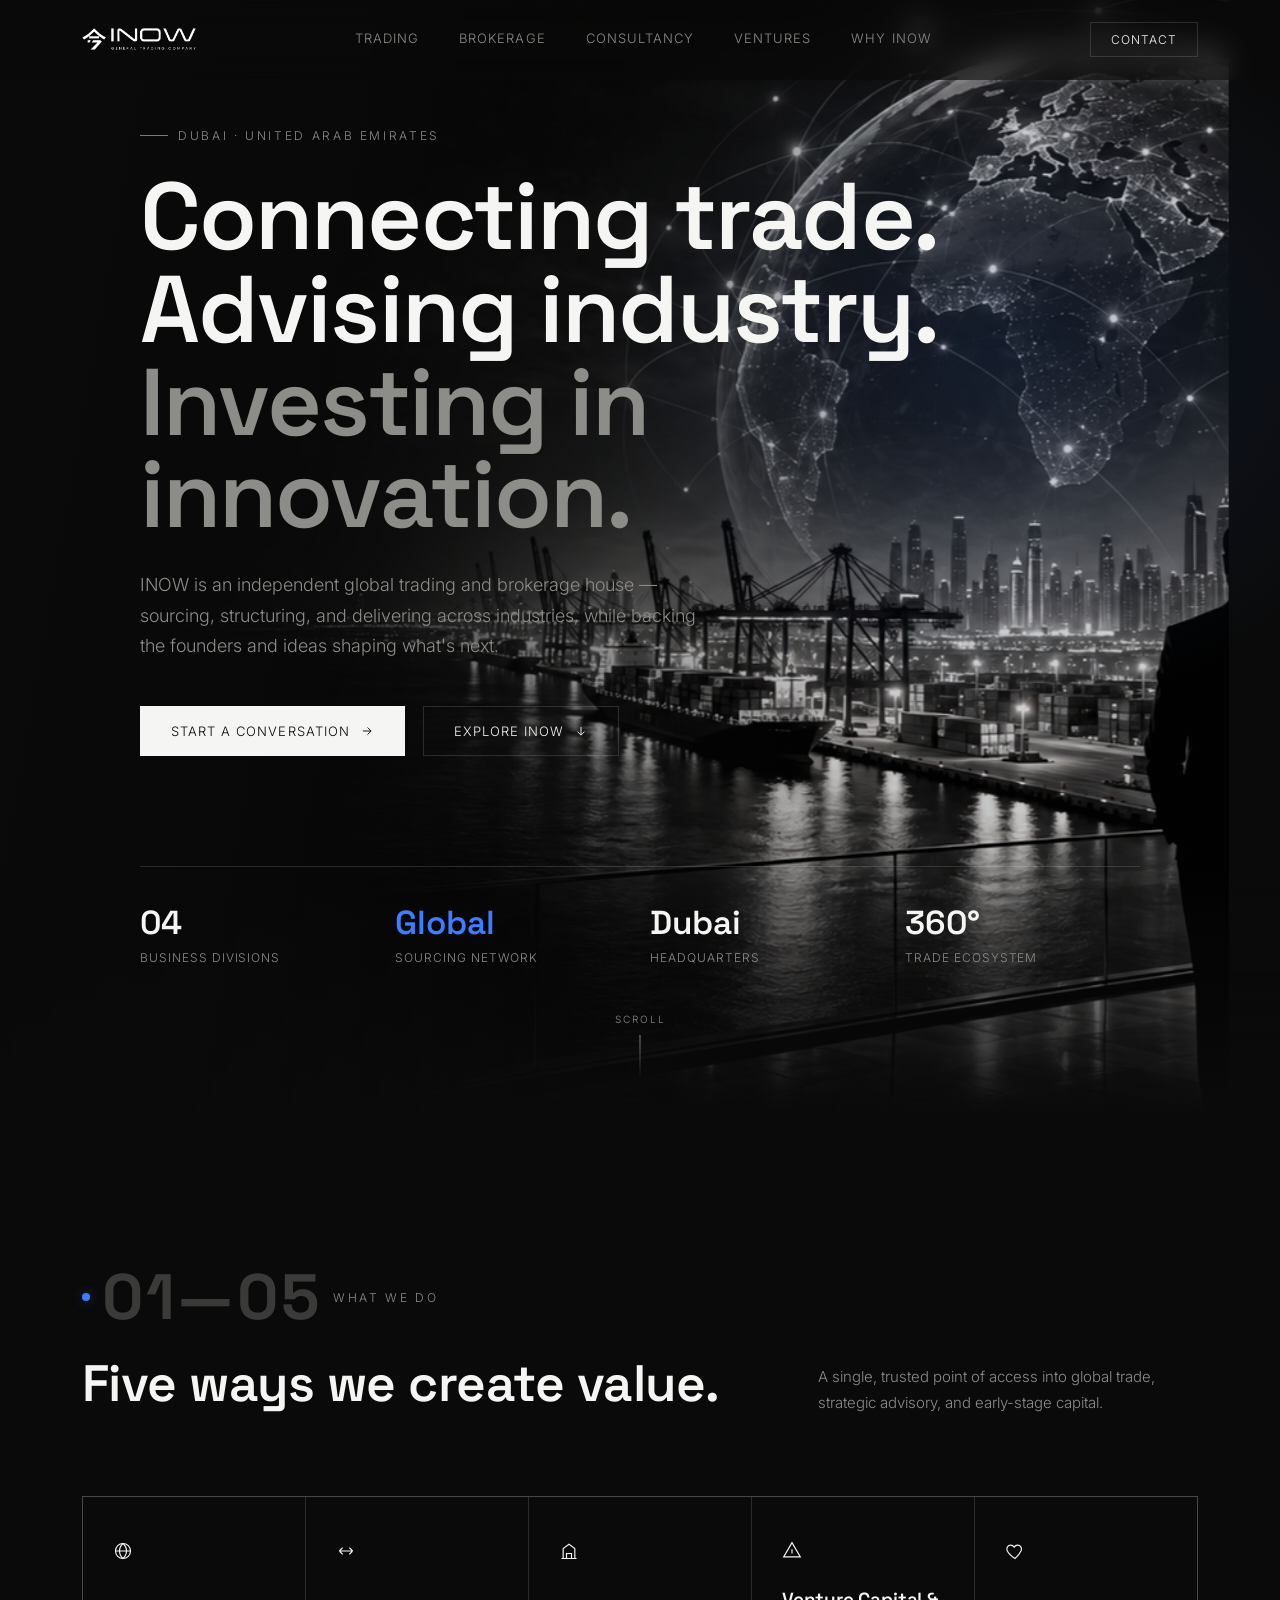
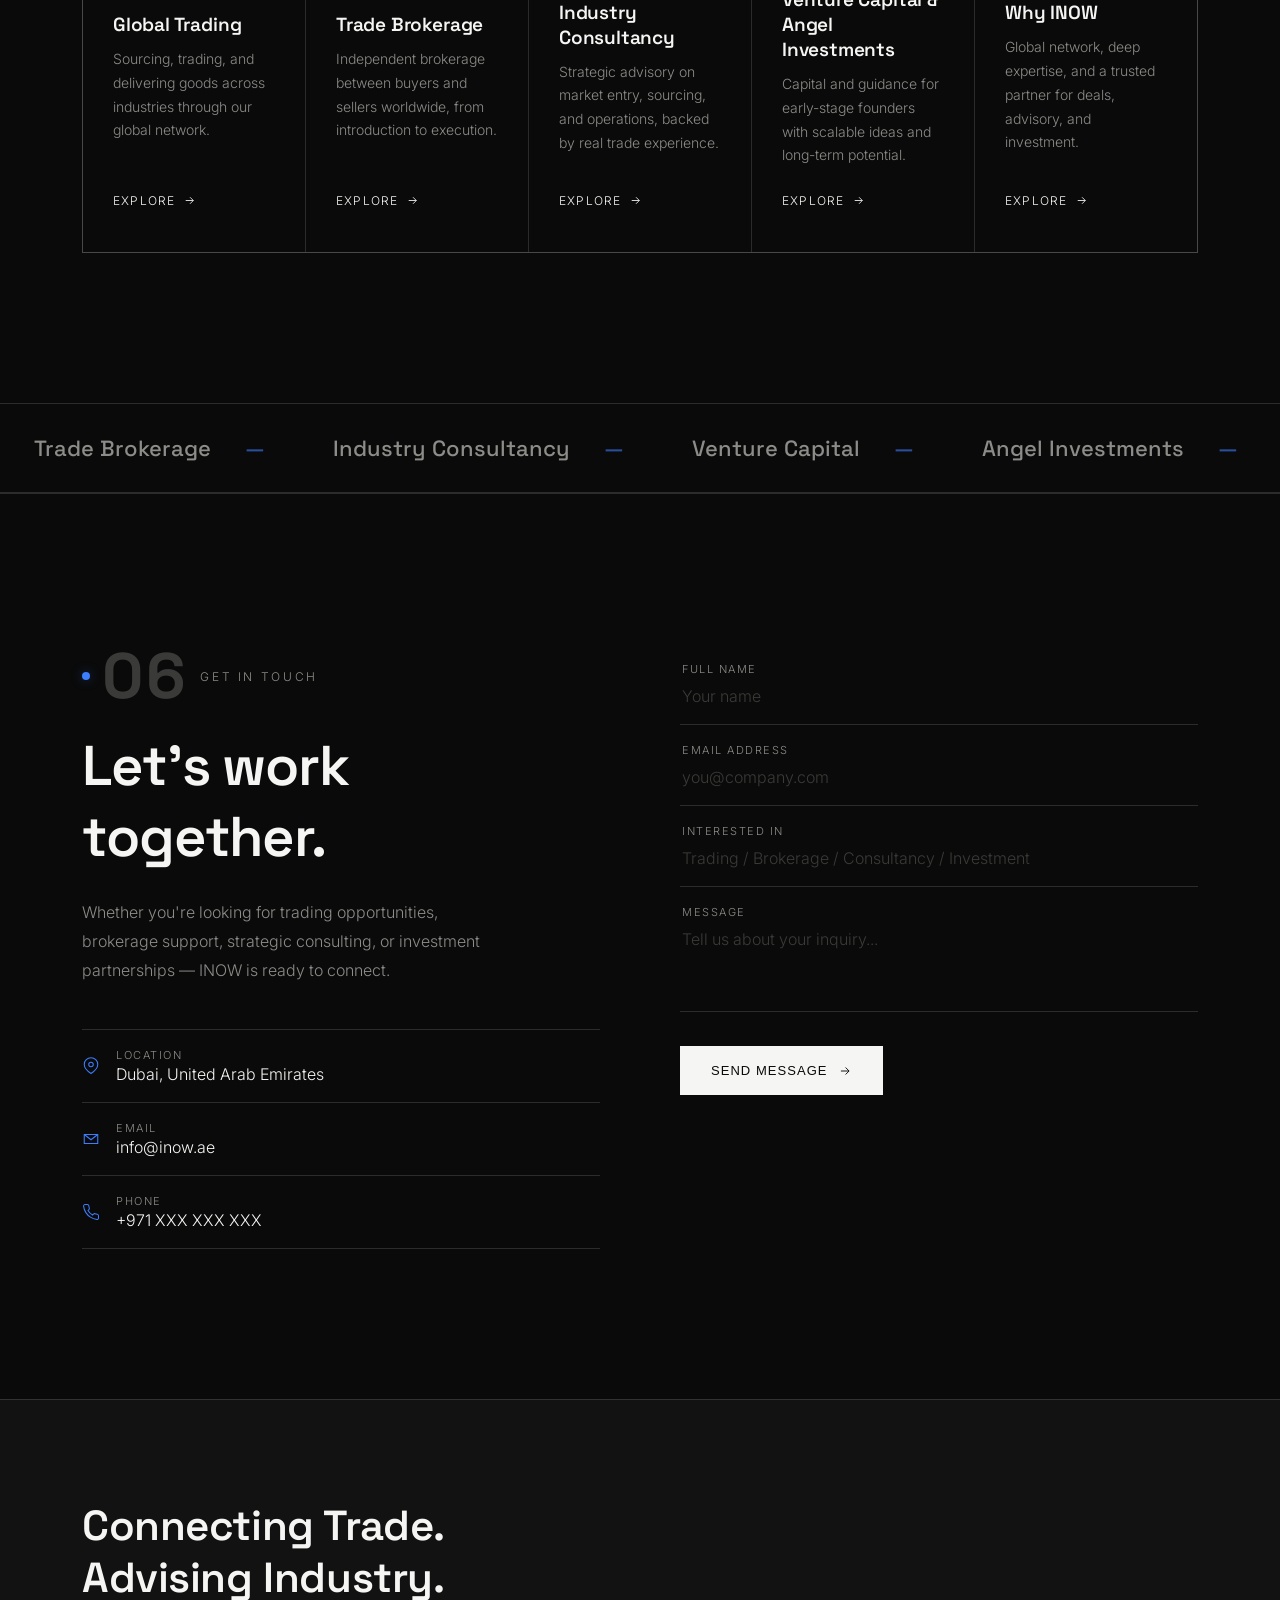
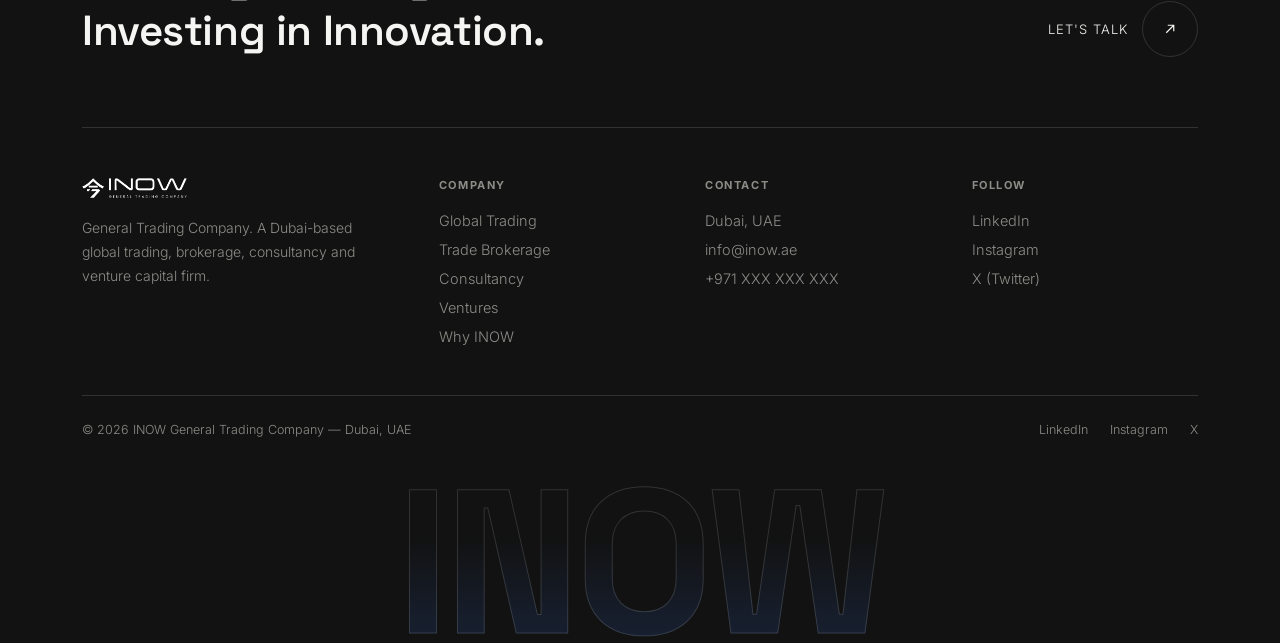
==== commit 86e9e921: "Wire in per-page hero photos and swap header/footer to the real logo Renames the uploaded hero-image" ====
--- a/index.html
+++ b/index.html
@@ -16,13 +16,7 @@
 <header id="siteHeader">
   <div class="wrap header-inner">
     <a href="index.html" class="brand">
-      <svg class="mark" viewBox="0 0 100 100" fill="none" xmlns="http://www.w3.org/2000/svg">
-        <path d="M50 8 L92 46 L80 56 L50 30 L20 56 L8 46 Z" fill="#f5f5f3"/>
-        <rect x="34" y="46" width="32" height="10" fill="#f5f5f3"/>
-        <path d="M30 62 L46 62 L20 92 L8 92 Z" fill="#f5f5f3"/>
-        <path d="M50 62 L70 62 L92 92 L74 92 Z" fill="#f5f5f3"/>
-      </svg>
-      <span class="logotype">INOW</span>
+      <img src="assets/inow-logo.png" alt="INOW" class="brand-logo">
     </a>
     <nav class="links">
       <a href="trading.html">Trading</a>
@@ -190,13 +184,7 @@
     <div class="footer-columns">
       <div class="footer-brand-col">
         <a href="index.html" class="brand">
-          <svg class="mark" viewBox="0 0 100 100" fill="none" xmlns="http://www.w3.org/2000/svg">
-            <path d="M50 8 L92 46 L80 56 L50 30 L20 56 L8 46 Z" fill="#f5f5f3"/>
-            <rect x="34" y="46" width="32" height="10" fill="#f5f5f3"/>
-            <path d="M30 62 L46 62 L20 92 L8 92 Z" fill="#f5f5f3"/>
-            <path d="M50 62 L70 62 L92 92 L74 92 Z" fill="#f5f5f3"/>
-          </svg>
-          <span class="logotype">INOW</span>
+          <img src="assets/inow-logo.png" alt="INOW" class="brand-logo">
         </a>
         <p>General Trading Company. A Dubai-based global trading, brokerage, consultancy and venture capital firm.</p>
       </div>
--- a/assets/style.css
+++ b/assets/style.css
@@ -54,6 +54,8 @@
 header.scrolled .header-inner{padding:14px 32px;}
 .brand{display:flex;align-items:center;gap:12px;font-size:19px;letter-spacing:0.06em;font-weight:600;}
 .brand .mark{width:26px;height:26px;display:block;}
+.brand-logo{height:24px;width:auto;display:block;}
+.footer-brand-col .brand-logo{height:22px;}
 nav.links{display:flex;gap:40px;font-size:13px;letter-spacing:0.08em;text-transform:uppercase;}
 nav.links a{position:relative;color:var(--grey-1);transition:color .3s var(--ease);padding-bottom:4px;}
 nav.links a::after{
@@ -85,7 +87,7 @@
 }
 .hero-bg-image{
   position:absolute;inset:-4% -4% -4% -4%;width:108%;height:108%;object-fit:cover;object-position:center 30%;
-  filter:grayscale(1) contrast(1.08);
+  filter:saturate(1.15) contrast(1.08);
   animation:heroZoom 26s ease-in-out infinite alternate;
   opacity:0.95;
   clip-path:circle(0% at 72% 42%);
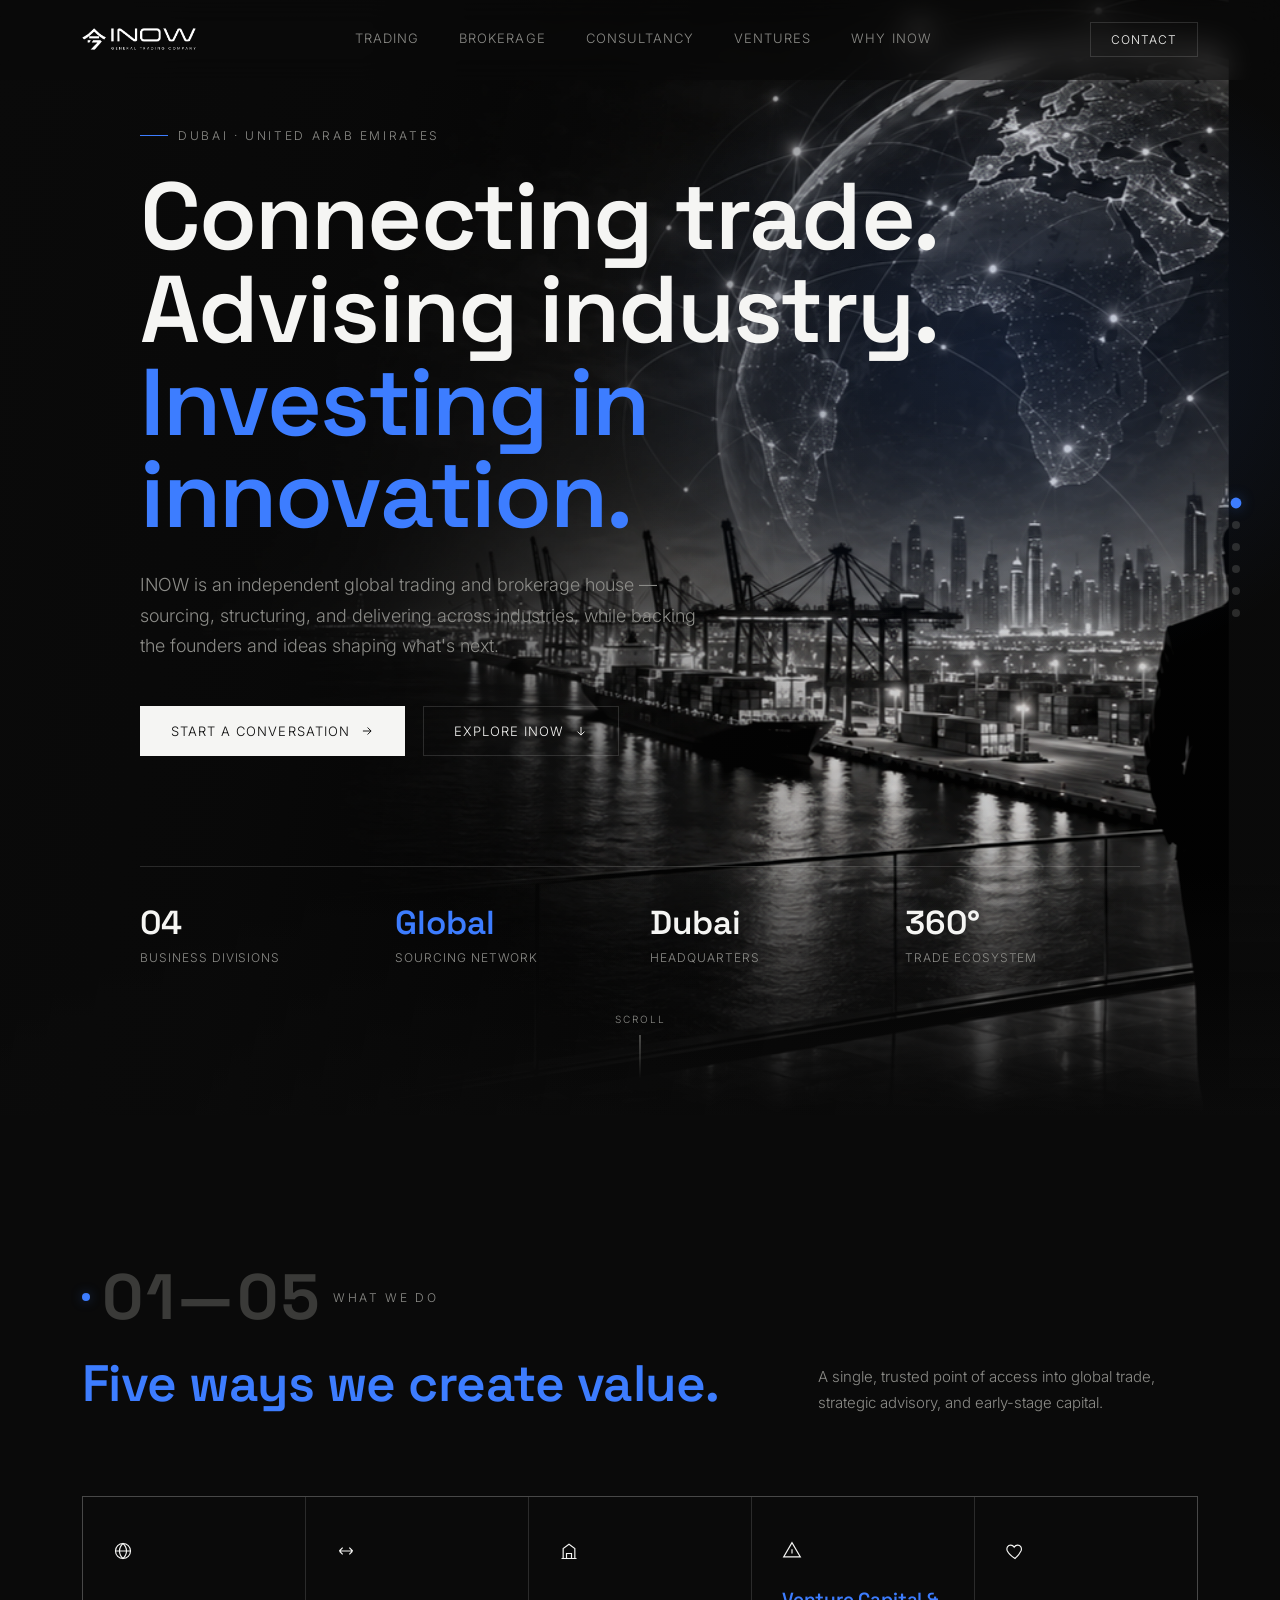
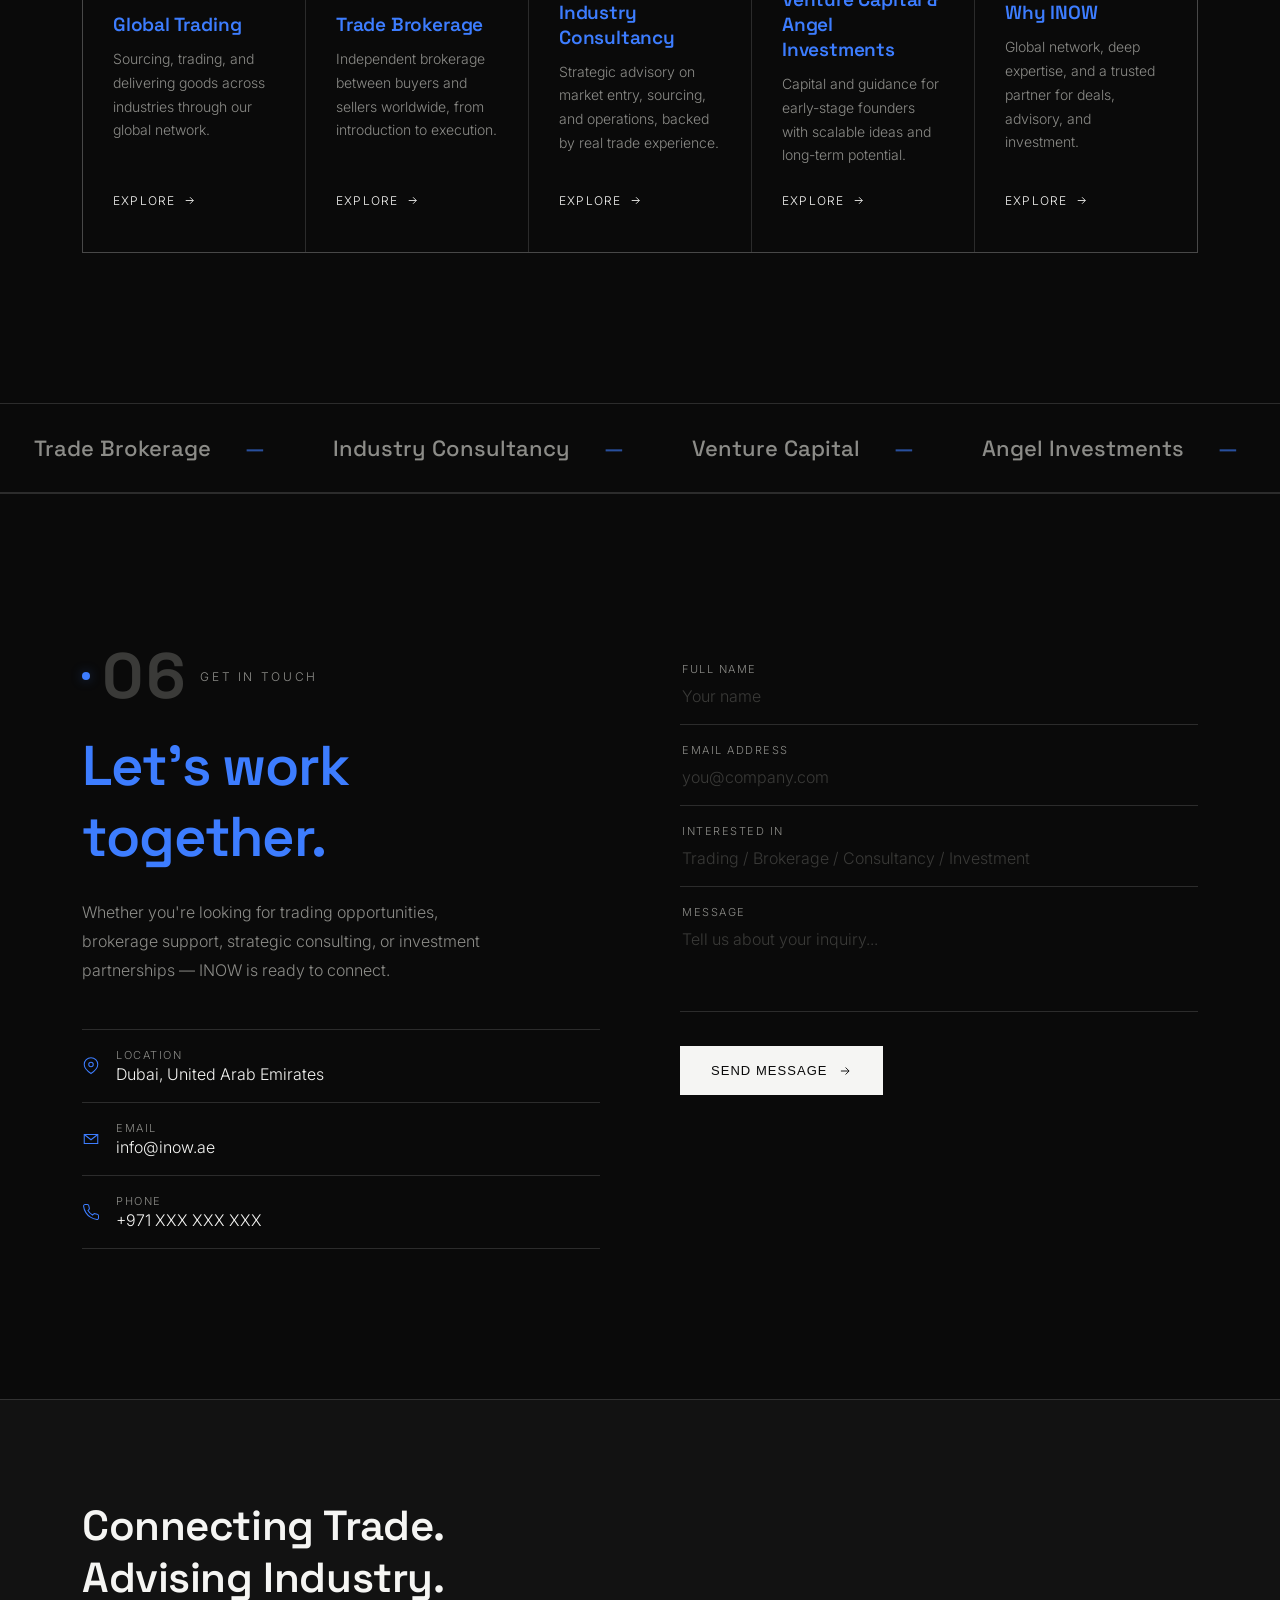
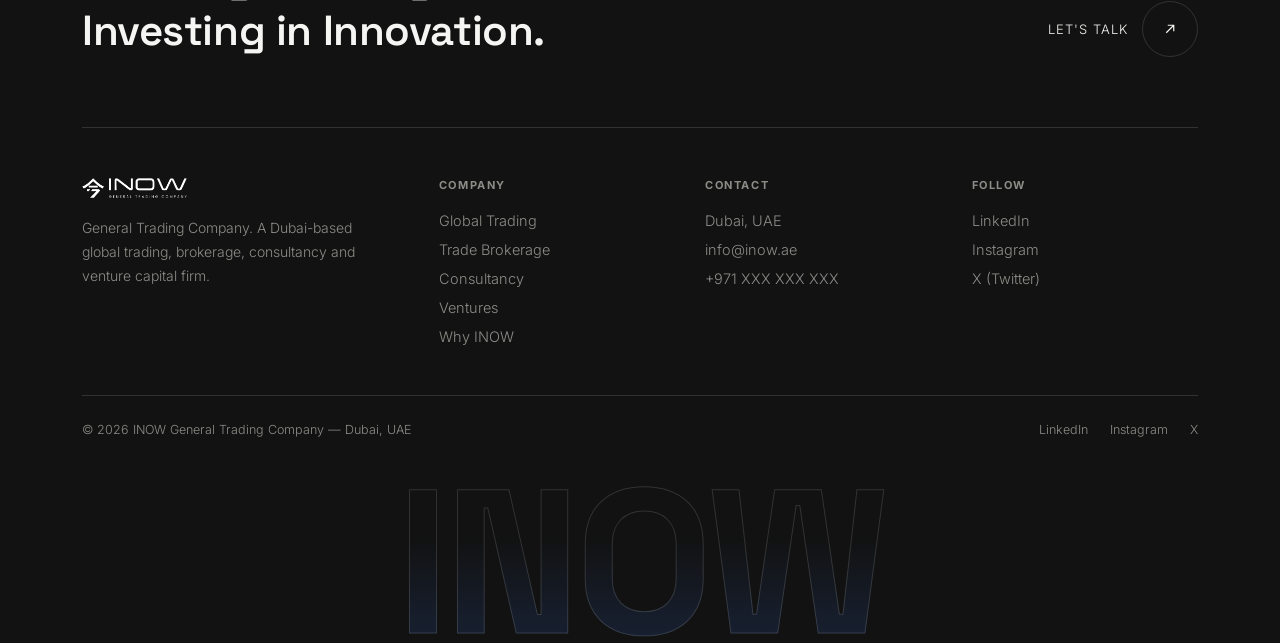
==== commit ef0da32a: "Add homepage hero slider, continuous glow loop, and blue heading accents The home hero now rotates t" ====
--- a/index.html
+++ b/index.html
@@ -30,24 +30,99 @@
   </div>
 </header>
 
-<!-- ================= HERO ================= -->
+<!-- ================= HERO SLIDER ================= -->
 <div id="top"></div>
-<section class="hero">
+<section class="hero hero-slider" id="heroSlider">
   <div class="hero-canvas-wrap">
-    <img src="hero-global-trade.png" alt="Silhouette of a businessman overlooking Dubai's port and skyline beneath a connected global trade network" class="hero-bg-image">
+    <img src="hero-global-trade.png" alt="Silhouette of a businessman overlooking Dubai's port and skyline beneath a connected global trade network" class="hero-bg-image hero-slide-bg active">
+    <img src="assets/hero-trading.png" alt="Illuminated globe of trade routes above Dubai's port, ships, and skyline" class="hero-bg-image hero-slide-bg">
+    <img src="assets/hero-brokerage.png" alt="Executive reviewing a global trade network map, connecting buyers and sellers worldwide" class="hero-bg-image hero-slide-bg">
+    <img src="assets/hero-consultancy.png" alt="Advisor examining a holographic world map of trade and industry data" class="hero-bg-image hero-slide-bg">
+    <img src="assets/hero-ventures.png" alt="A luminous network core surrounded by founders and investors, representing venture partnership" class="hero-bg-image hero-slide-bg">
+    <img src="assets/hero-why-inow.png" alt="Global business network connecting cities worldwide, representing INOW's trusted reach" class="hero-bg-image hero-slide-bg">
     <div class="hero-scrim"></div>
+    <div class="hero-glow"></div>
   </div>
   <div class="wrap hero-content">
-    <div class="eyebrow">Dubai · United Arab Emirates</div>
-    <h1>Connecting trade.<br>Advising industry.<br><em>Investing in innovation.</em></h1>
-    <p class="lead">INOW is an independent global trading and brokerage house — sourcing, structuring, and delivering across industries, while backing the founders and ideas shaping what's next.</p>
-    <div class="hero-actions">
-      <a href="#contact" class="btn primary">Start a Conversation
-        <svg viewBox="0 0 24 24" fill="none" stroke="currentColor" stroke-width="1.6"><path d="M5 12h14M13 6l6 6-6 6"/></svg>
-      </a>
-      <a href="trading.html" class="btn ghost">Explore INOW
-        <svg viewBox="0 0 24 24" fill="none" stroke="currentColor" stroke-width="1.6"><path d="M12 5v14M6 13l6 6 6-6"/></svg>
-      </a>
+    <div class="hero-slides-text">
+      <div class="hero-slide-text active">
+        <div class="eyebrow">Dubai · United Arab Emirates</div>
+        <h1>Connecting trade.<br>Advising industry.<br><em>Investing in innovation.</em></h1>
+        <p class="lead">INOW is an independent global trading and brokerage house — sourcing, structuring, and delivering across industries, while backing the founders and ideas shaping what's next.</p>
+        <div class="hero-actions">
+          <a href="#contact" class="btn primary">Start a Conversation
+            <svg viewBox="0 0 24 24" fill="none" stroke="currentColor" stroke-width="1.6"><path d="M5 12h14M13 6l6 6-6 6"/></svg>
+          </a>
+          <a href="trading.html" class="btn ghost">Explore INOW
+            <svg viewBox="0 0 24 24" fill="none" stroke="currentColor" stroke-width="1.6"><path d="M12 5v14M6 13l6 6 6-6"/></svg>
+          </a>
+        </div>
+      </div>
+      <div class="hero-slide-text">
+        <div class="eyebrow">01 — Global Trading</div>
+        <h1>Global Trading, <em>without borders.</em></h1>
+        <p class="lead">As an international trading company, INOW deals with a wide range of goods across multiple industries — leveraging our global network to source, trade, and deliver efficiently, reliably, and competitively.</p>
+        <div class="hero-actions">
+          <a href="trading.html" class="btn primary">Explore Global Trading
+            <svg viewBox="0 0 24 24" fill="none" stroke="currentColor" stroke-width="1.6"><path d="M5 12h14M13 6l6 6-6 6"/></svg>
+          </a>
+          <a href="#contact" class="btn ghost">Start a Conversation
+            <svg viewBox="0 0 24 24" fill="none" stroke="currentColor" stroke-width="1.6"><path d="M12 5v14M6 13l6 6 6-6"/></svg>
+          </a>
+        </div>
+      </div>
+      <div class="hero-slide-text">
+        <div class="eyebrow">02 — Trade Brokerage</div>
+        <h1>Trade Brokerage, <em>done right.</em></h1>
+        <p class="lead">INOW acts as an independent broker between buyers and sellers worldwide. We facilitate introductions, structure transactions, support negotiations, and help ensure smooth execution for all parties involved.</p>
+        <div class="hero-actions">
+          <a href="brokerage.html" class="btn primary">Explore Trade Brokerage
+            <svg viewBox="0 0 24 24" fill="none" stroke="currentColor" stroke-width="1.6"><path d="M5 12h14M13 6l6 6-6 6"/></svg>
+          </a>
+          <a href="#contact" class="btn ghost">Start a Conversation
+            <svg viewBox="0 0 24 24" fill="none" stroke="currentColor" stroke-width="1.6"><path d="M12 5v14M6 13l6 6 6-6"/></svg>
+          </a>
+        </div>
+      </div>
+      <div class="hero-slide-text">
+        <div class="eyebrow">03 — Industry Consultancy</div>
+        <h1>Industry Consultancy, <em>grounded in trade.</em></h1>
+        <p class="lead">Beyond trading, INOW provides strategic consultancy to companies in industrial and commercial sectors — advising on market entry, sourcing, operations, and growth.</p>
+        <div class="hero-actions">
+          <a href="consultancy.html" class="btn primary">Explore Consultancy
+            <svg viewBox="0 0 24 24" fill="none" stroke="currentColor" stroke-width="1.6"><path d="M5 12h14M13 6l6 6-6 6"/></svg>
+          </a>
+          <a href="#contact" class="btn ghost">Start a Conversation
+            <svg viewBox="0 0 24 24" fill="none" stroke="currentColor" stroke-width="1.6"><path d="M12 5v14M6 13l6 6 6-6"/></svg>
+          </a>
+        </div>
+      </div>
+      <div class="hero-slide-text">
+        <div class="eyebrow">04 — Venture Capital &amp; Angel Investments</div>
+        <h1>Venture Capital &amp; <em>Angel Investments.</em></h1>
+        <p class="lead">INOW actively invests as a venture capital and angel investment firm — supporting startups with capital, strategic guidance, and access to our international trade ecosystem.</p>
+        <div class="hero-actions">
+          <a href="ventures.html" class="btn primary">Explore Ventures
+            <svg viewBox="0 0 24 24" fill="none" stroke="currentColor" stroke-width="1.6"><path d="M5 12h14M13 6l6 6-6 6"/></svg>
+          </a>
+          <a href="#contact" class="btn ghost">Start a Conversation
+            <svg viewBox="0 0 24 24" fill="none" stroke="currentColor" stroke-width="1.6"><path d="M12 5v14M6 13l6 6 6-6"/></svg>
+          </a>
+        </div>
+      </div>
+      <div class="hero-slide-text">
+        <div class="eyebrow">05 — Why INOW</div>
+        <h1>Why partner <em>with INOW.</em></h1>
+        <p class="lead">A single, trusted point of access into global trade, strategic advisory, and early-stage capital.</p>
+        <div class="hero-actions">
+          <a href="why-inow.html" class="btn primary">Explore Why INOW
+            <svg viewBox="0 0 24 24" fill="none" stroke="currentColor" stroke-width="1.6"><path d="M5 12h14M13 6l6 6-6 6"/></svg>
+          </a>
+          <a href="#contact" class="btn ghost">Start a Conversation
+            <svg viewBox="0 0 24 24" fill="none" stroke="currentColor" stroke-width="1.6"><path d="M12 5v14M6 13l6 6 6-6"/></svg>
+          </a>
+        </div>
+      </div>
     </div>
     <div class="hero-stats">
       <div class="stat"><div class="num">04</div><div class="label">Business Divisions</div></div>
@@ -55,6 +130,14 @@
       <div class="stat"><div class="num">Dubai</div><div class="label">Headquarters</div></div>
       <div class="stat"><div class="num">360°</div><div class="label">Trade Ecosystem</div></div>
     </div>
+  </div>
+  <div class="hero-dots">
+    <button class="dot active" data-slide="0" aria-label="Overview"></button>
+    <button class="dot" data-slide="1" aria-label="Global Trading"></button>
+    <button class="dot" data-slide="2" aria-label="Trade Brokerage"></button>
+    <button class="dot" data-slide="3" aria-label="Industry Consultancy"></button>
+    <button class="dot" data-slide="4" aria-label="Venture Capital & Angel Investments"></button>
+    <button class="dot" data-slide="5" aria-label="Why INOW"></button>
   </div>
   <div class="scroll-cue"><span>Scroll</span><div class="line"></div></div>
 </section>
--- a/assets/style.css
+++ b/assets/style.css
@@ -105,8 +105,17 @@
   position:absolute;inset:0;z-index:1;
   background:
     linear-gradient(100deg, var(--black) 0%, rgba(10,10,10,0.86) 26%, rgba(10,10,10,0.35) 52%, rgba(10,10,10,0.15) 70%),
-    linear-gradient(0deg, var(--black) 0%, transparent 22%),
-    radial-gradient(ellipse 50% 45% at 78% 32%, var(--blue-soft), transparent 70%);
+    linear-gradient(0deg, var(--black) 0%, transparent 22%);
+}
+.hero-glow{
+  position:absolute;inset:0;z-index:1;pointer-events:none;
+  background:radial-gradient(ellipse 46% 42% at 78% 32%, var(--blue-glow), transparent 70%);
+  opacity:0.4;
+  animation:heroGlowPulse 7s ease-in-out infinite;
+}
+@keyframes heroGlowPulse{
+  0%,100%{opacity:0.3;transform:scale(1);}
+  50%{opacity:0.7;transform:scale(1.18);}
 }
 .hero-content{position:relative;z-index:2;}
 .eyebrow{
@@ -122,7 +131,7 @@
   opacity:0;animation:fadeUp 1s var(--ease) .25s forwards;
 }
 .hero.page-hero h1{font-size:clamp(38px,6vw,76px);}
-.hero h1 em{font-style:normal;color:var(--grey-1);}
+.hero h1 em{font-style:normal;color:var(--blue);}
 .hero p.lead{
   margin-top:28px;max-width:560px;font-size:18px;line-height:1.7;color:var(--grey-1);font-weight:300;
   opacity:0;animation:fadeUp 1s var(--ease) .4s forwards;
@@ -142,6 +151,31 @@
 .btn.ghost:hover{border-color:var(--blue);color:var(--blue);}
 .btn svg{width:14px;height:14px;transition:transform .35s var(--ease);}
 .btn:hover svg{transform:translateX(4px);}
+
+/* ---------- Hero slider (Home) ---------- */
+.hero-slide-bg{opacity:0;transition:opacity 1.4s ease-in-out;}
+.hero-slide-bg.active{opacity:0.95;}
+.hero-slides-text{display:grid;}
+.hero-slide-text{
+  grid-area:1/1;opacity:0;visibility:hidden;pointer-events:none;
+  transition:opacity .7s var(--ease);
+}
+.hero-slide-text.active{opacity:1;visibility:visible;pointer-events:auto;}
+.hero-slide-text .eyebrow,
+.hero-slide-text h1,
+.hero-slide-text p.lead,
+.hero-slide-text .hero-actions{animation:none;opacity:1;}
+.hero-dots{
+  position:absolute;right:40px;top:50%;transform:translateY(-50%);z-index:3;
+  display:flex;flex-direction:column;gap:14px;
+}
+.hero-dots .dot{
+  width:8px;height:8px;border-radius:50%;background:var(--line);border:none;padding:0;cursor:pointer;
+  transition:all .35s var(--ease);
+}
+.hero-dots .dot:hover{background:var(--grey-1);}
+.hero-dots .dot.active{background:var(--blue);box-shadow:0 0 10px var(--blue-glow);transform:scale(1.35);}
+@media (max-width:900px){.hero-dots{display:none;}}
 
 .hero-stats{
   position:relative;z-index:2;
@@ -181,7 +215,7 @@
 .kicker span.tag{font-family:'Space Grotesk',sans-serif;color:var(--grey-2);font-size:64px;font-weight:700;line-height:1;}
 .kicker::before{content:"";width:8px;height:8px;border-radius:50%;background:var(--blue);box-shadow:0 0 12px var(--blue-glow);flex-shrink:0;}
 .section-head{display:flex;justify-content:space-between;align-items:flex-end;gap:40px;margin-bottom:80px;flex-wrap:wrap;}
-.section-head h2{font-size:clamp(30px,4vw,52px);font-weight:600;letter-spacing:-0.01em;max-width:640px;}
+.section-head h2{font-size:clamp(30px,4vw,52px);font-weight:600;letter-spacing:-0.01em;max-width:640px;color:var(--blue);}
 .section-head p{max-width:380px;color:var(--grey-1);font-size:15px;line-height:1.75;}
 
 .reveal{opacity:0;transform:translateY(36px);transition:opacity .9s var(--ease),transform .9s var(--ease);}
@@ -199,7 +233,7 @@
 }
 .pillar:last-child{border-bottom:1px solid var(--line);}
 .pillar .idx{font-family:'Space Grotesk',sans-serif;font-size:15px;color:var(--grey-1);padding-top:6px;}
-.pillar h3{font-size:clamp(24px,2.8vw,34px);font-weight:600;letter-spacing:-0.01em;}
+.pillar h3{font-size:clamp(24px,2.8vw,34px);font-weight:600;letter-spacing:-0.01em;color:var(--blue);}
 .pillar .icon-badge{
   width:46px;height:46px;border:1px solid var(--line);border-radius:50%;
   display:flex;align-items:center;justify-content:center;margin-bottom:22px;
@@ -224,7 +258,7 @@
 .why-cell:hover{background:var(--panel);box-shadow:inset 0 2px 0 var(--blue);}
 .why-cell svg{width:26px;height:26px;stroke:var(--white);fill:none;transition:stroke .35s var(--ease);}
 .why-cell:hover svg{stroke:var(--blue);}
-.why-cell h4{margin-top:22px;font-size:15px;font-weight:500;letter-spacing:.01em;line-height:1.5;}
+.why-cell h4{margin-top:22px;font-size:15px;font-weight:500;letter-spacing:.01em;line-height:1.5;color:var(--blue);}
 @media (max-width:960px){.why-grid{grid-template-columns:repeat(2,1fr);}}
 
 /* ---------- Overview link cards (Home) ---------- */
@@ -236,7 +270,7 @@
 .card:hover{background:var(--panel);}
 .card .icon-badge{margin-bottom:0;}
 .card:hover .icon-badge{border-color:var(--blue);box-shadow:0 0 20px -4px var(--blue-glow);}
-.card h3{font-size:19px;font-weight:600;margin:22px 0 10px;letter-spacing:-0.01em;}
+.card h3{font-size:19px;font-weight:600;margin:22px 0 10px;letter-spacing:-0.01em;color:var(--blue);}
 .card p{color:var(--grey-1);font-size:14px;line-height:1.7;margin-bottom:26px;}
 .card .card-link{display:inline-flex;align-items:center;gap:8px;font-size:12px;letter-spacing:.1em;text-transform:uppercase;color:var(--white);}
 .card .card-link svg{width:13px;height:13px;stroke:currentColor;fill:none;transition:transform .35s var(--ease);}
@@ -247,7 +281,7 @@
 .trio-cell{background:var(--black);padding:36px 28px;transition:background .4s var(--ease);}
 .trio-cell:hover{background:var(--panel);}
 .trio-cell .step{font-family:'Space Grotesk',sans-serif;color:var(--blue);font-size:13px;letter-spacing:.1em;margin-bottom:14px;}
-.trio-cell h4{font-size:17px;font-weight:600;margin-bottom:10px;}
+.trio-cell h4{font-size:17px;font-weight:600;margin-bottom:10px;color:var(--blue);}
 .trio-cell p{color:var(--grey-1);font-size:14px;line-height:1.7;}
 @media (max-width:820px){.trio-grid{grid-template-columns:1fr;}}
 
@@ -266,7 +300,7 @@
 
 /* ---------- Contact ---------- */
 .contact-shell{display:grid;grid-template-columns:1fr 1fr;gap:80px;}
-.contact-info h2{font-size:clamp(32px,4.4vw,56px);font-weight:600;letter-spacing:-0.02em;margin-bottom:26px;}
+.contact-info h2{font-size:clamp(32px,4.4vw,56px);font-weight:600;letter-spacing:-0.02em;margin-bottom:26px;color:var(--blue);}
 .contact-info p{color:var(--grey-1);font-size:16px;line-height:1.8;max-width:420px;margin-bottom:44px;}
 .contact-detail{display:flex;align-items:center;gap:16px;padding:18px 0;border-top:1px solid var(--line);transition:border-color .3s var(--ease);}
 .contact-detail:last-of-type{border-bottom:1px solid var(--line);}
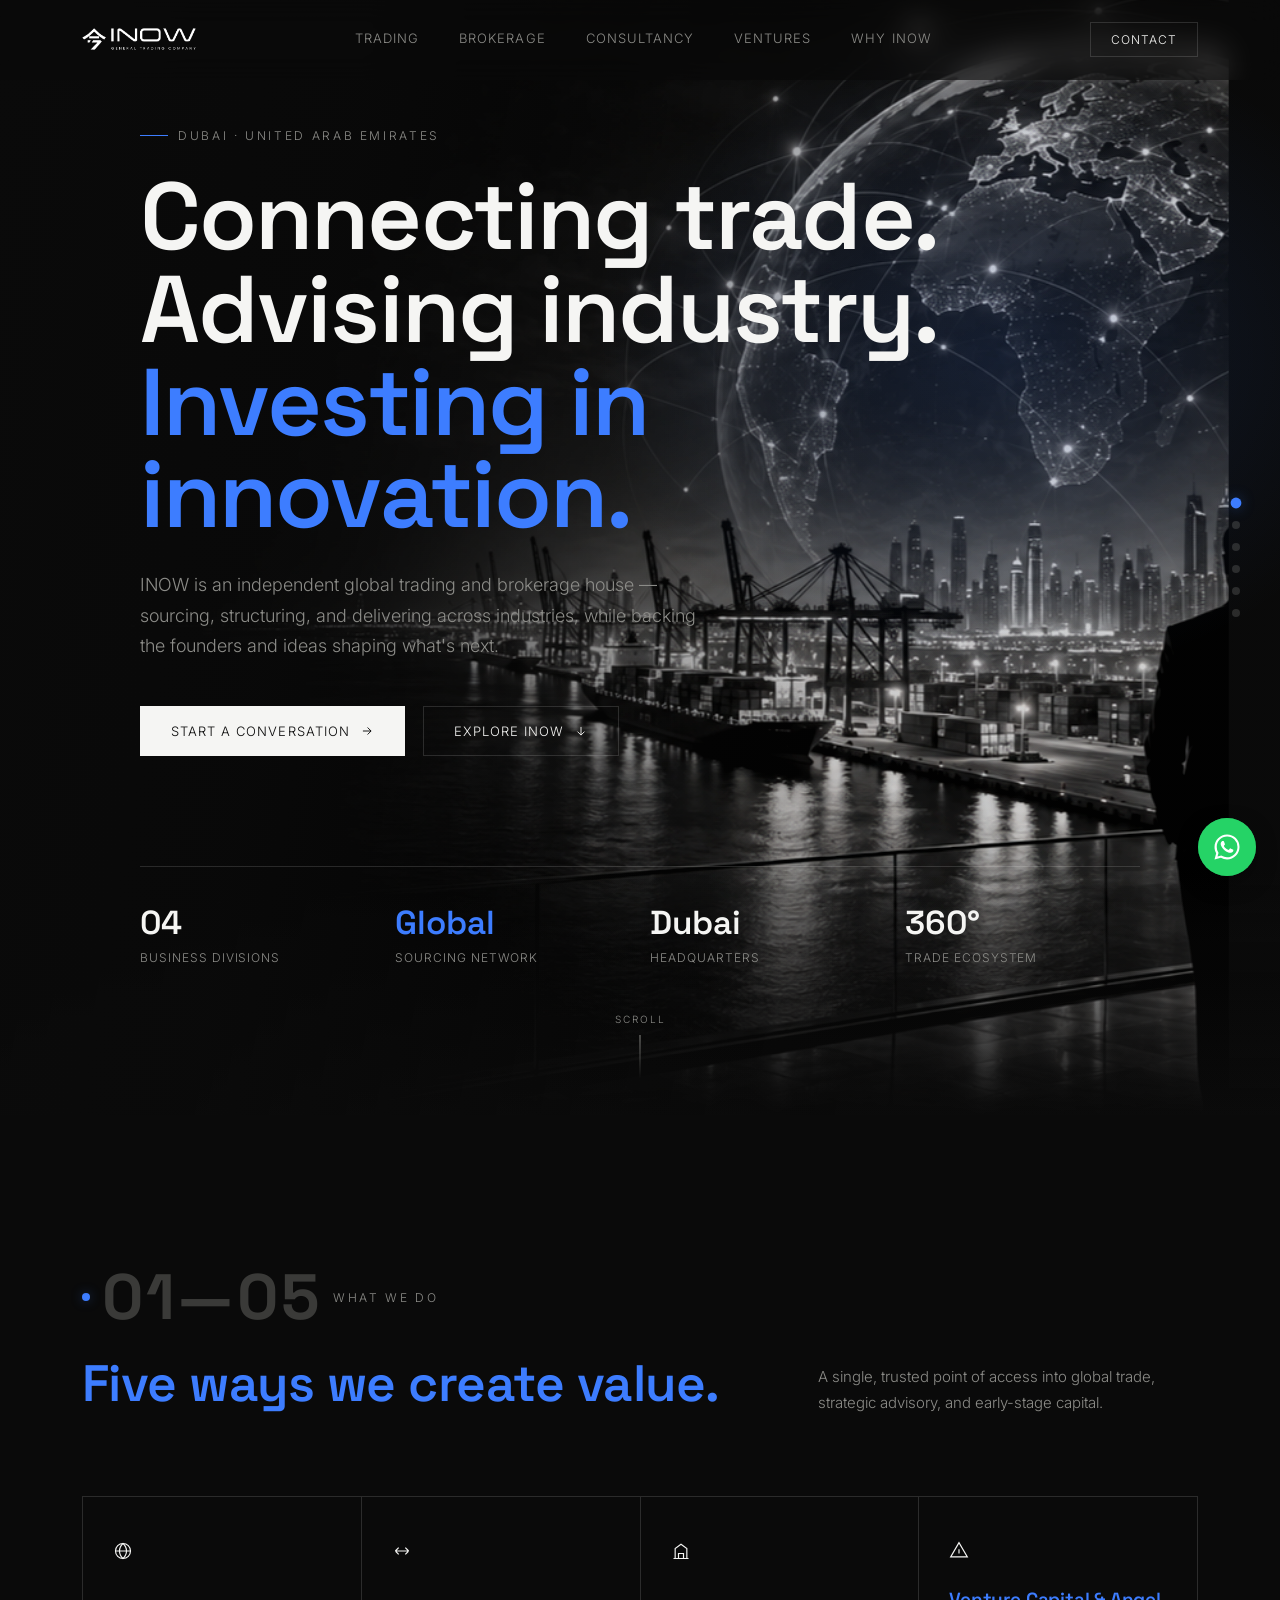
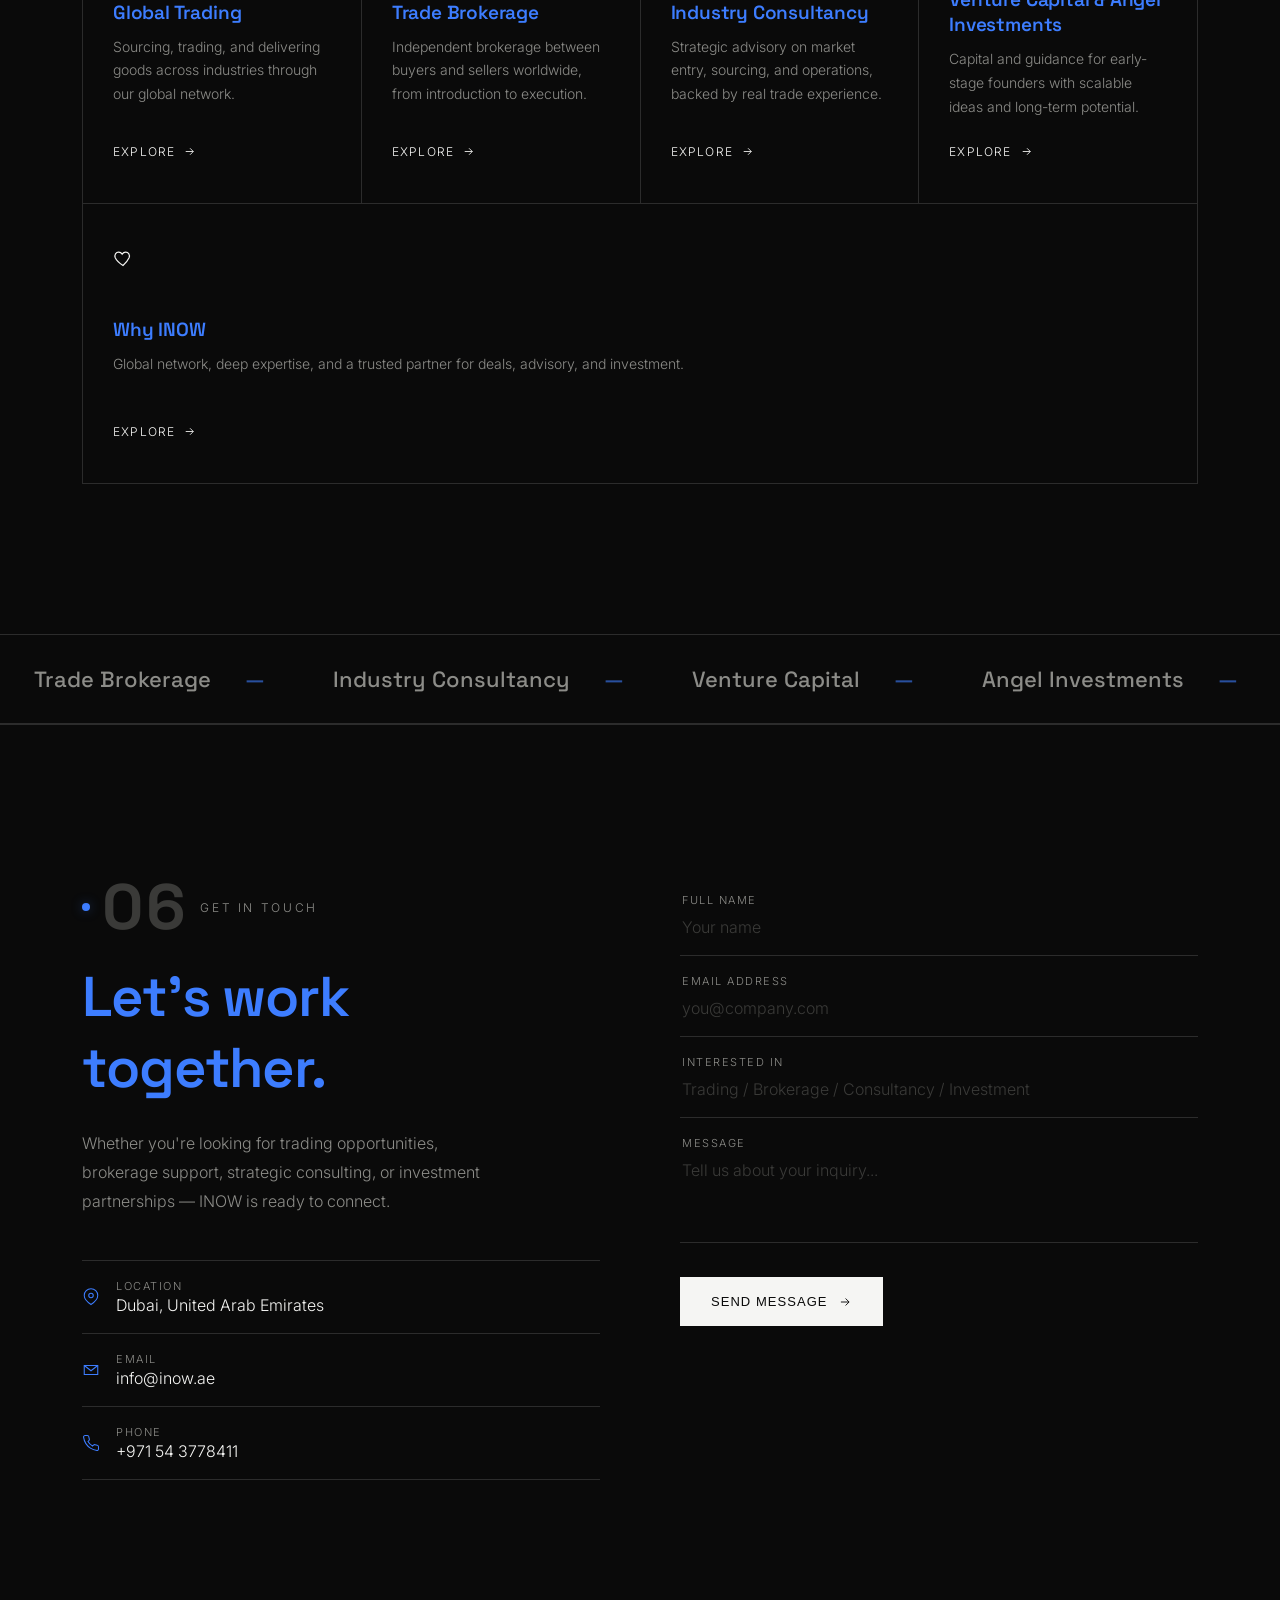
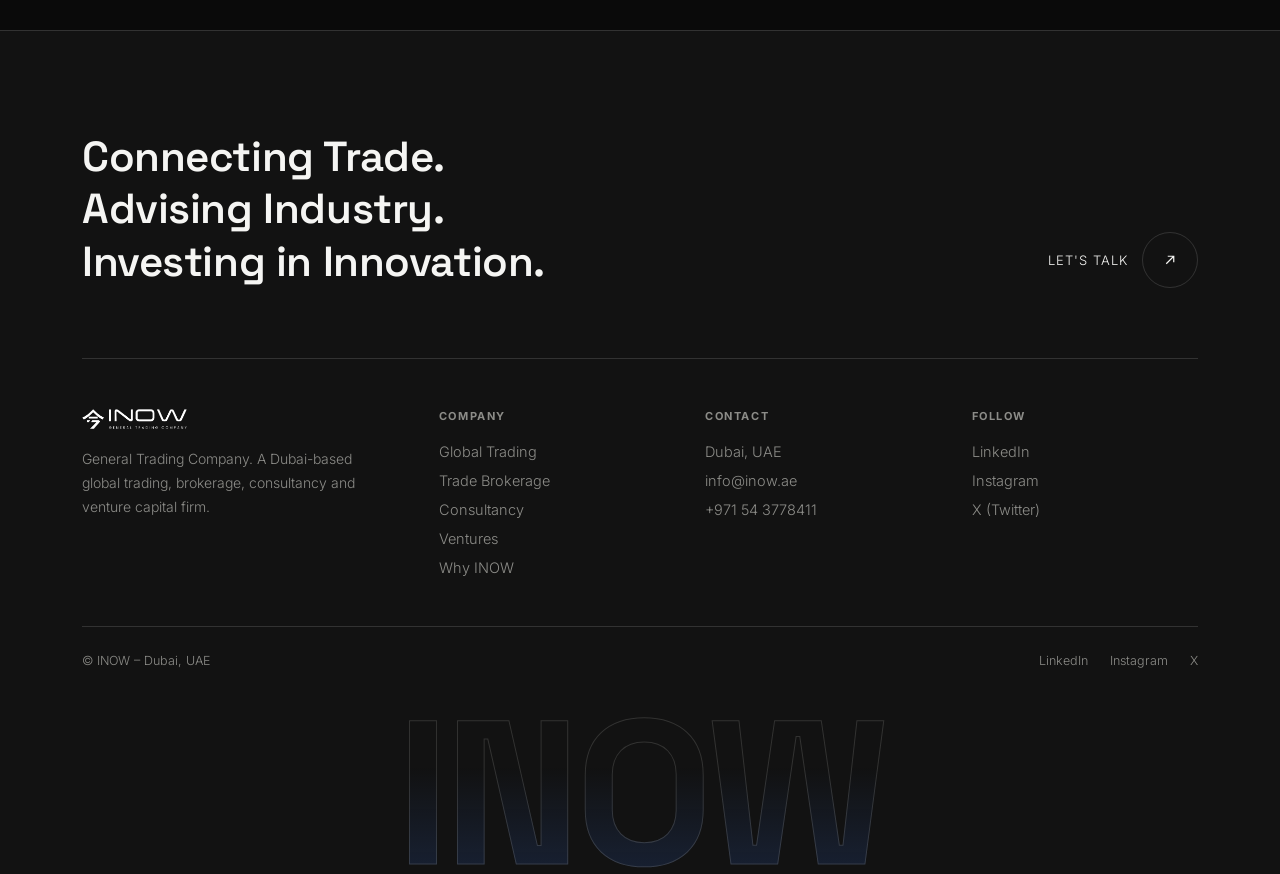
==== commit faee8af9: "Wire the real phone number, mailto contact form, and a WhatsApp widget Replaces the +971 XXX XXX XXX" ====
--- a/index.html
+++ b/index.html
@@ -221,7 +221,7 @@
         </div>
         <div class="contact-detail">
           <svg viewBox="0 0 24 24" stroke-width="1.4"><path d="M22 16.9v3a2 2 0 0 1-2.2 2 19.8 19.8 0 0 1-8.6-3.1 19.5 19.5 0 0 1-6-6 19.8 19.8 0 0 1-3.1-8.6A2 2 0 0 1 4.1 2h3a2 2 0 0 1 2 1.7c.1 1 .3 2 .6 2.9a2 2 0 0 1-.5 2.1L8 10a16 16 0 0 0 6 6l1.3-1.2a2 2 0 0 1 2.1-.5c.9.3 1.9.5 2.9.6a2 2 0 0 1 1.7 2Z"/></svg>
-          <div><div class="label">Phone</div><div class="value">+971 XXX XXX XXX</div></div>
+          <div><div class="label">Phone</div><div class="value">+971 54 3778411</div></div>
         </div>
       </div>
 
@@ -286,7 +286,7 @@
         <ul>
           <li>Dubai, UAE</li>
           <li><a href="mailto:info@inow.ae">info@inow.ae</a></li>
-          <li>+971 XXX XXX XXX</li>
+          <li>+971 54 3778411</li>
         </ul>
       </div>
       <div>
@@ -300,7 +300,7 @@
     </div>
 
     <div class="footer-bottom">
-      <span>© <span id="year"></span> INOW General Trading Company — Dubai, UAE</span>
+      <span>© INOW – Dubai, UAE</span>
       <div class="footer-socials">
         <a href="#">LinkedIn</a><a href="#">Instagram</a><a href="#">X</a>
       </div>
@@ -309,6 +309,10 @@
     <div class="footer-giant">INOW</div>
   </div>
 </footer>
+
+<a href="https://wa.me/971543778411?text=Hello%20INOW%2C%20I%27d%20like%20to%20know%20more." target="_blank" rel="noopener" class="whatsapp-widget" aria-label="Chat with INOW on WhatsApp">
+  <svg viewBox="0 0 32 32" xmlns="http://www.w3.org/2000/svg"><path d="M16.02 2.667c-7.36 0-13.333 5.973-13.333 13.333 0 2.353.615 4.65 1.783 6.67L2.667 29.333l6.827-1.783a13.29 13.29 0 0 0 6.526 1.72h.006c7.36 0 13.333-5.973 13.333-13.334 0-3.56-1.387-6.906-3.906-9.427a13.24 13.24 0 0 0-9.427-3.906Zm0 24.2h-.004a11.05 11.05 0 0 1-5.633-1.541l-.404-.24-4.05 1.062 1.082-3.947-.263-.406a11.02 11.02 0 0 1-1.688-5.868c0-6.096 4.96-11.055 11.063-11.055 2.954 0 5.732 1.152 7.822 3.243a10.99 10.99 0 0 1 3.238 7.822c0 6.096-4.96 11.056-11.09 11.056Zm6.07-8.284c-.332-.166-1.965-.97-2.27-1.08-.305-.11-.527-.166-.749.166-.222.333-.86 1.08-1.055 1.302-.194.222-.388.25-.72.083-.332-.166-1.402-.517-2.671-1.65-.987-.88-1.654-1.968-1.848-2.3-.194-.333-.02-.512.146-.678.15-.15.333-.388.5-.583.166-.194.221-.333.332-.555.111-.222.056-.416-.028-.583-.083-.166-.749-1.804-1.027-2.47-.27-.65-.545-.562-.749-.573-.194-.01-.416-.012-.638-.012-.222 0-.583.083-.888.416-.305.333-1.166 1.14-1.166 2.777 0 1.638 1.194 3.221 1.36 3.444.166.222 2.351 3.59 5.696 5.034.796.343 1.417.548 1.902.702.799.254 1.526.218 2.101.132.641-.096 1.965-.803 2.242-1.58.277-.777.277-1.443.194-1.58-.083-.138-.305-.222-.638-.388Z"/></svg>
+</a>
 
 <script src="assets/site.js"></script>
 </body>
--- a/assets/style.css
+++ b/assets/style.css
@@ -28,6 +28,10 @@
 .wrap{max-width:1180px;margin:0 auto;padding:0 32px;}
 ::selection{background:var(--blue);color:var(--white);}
 
+@media (min-width:1600px){
+  .wrap{max-width:1320px;}
+}
+
 /* ---------- Scrollbar ---------- */
 ::-webkit-scrollbar{width:8px;}
 ::-webkit-scrollbar-track{background:var(--black);}
@@ -248,8 +252,12 @@
 }
 
 /* ---------- Why INOW ---------- */
-.why-grid{display:grid;grid-template-columns:repeat(5,1fr);border-top:1px solid var(--line);border-left:1px solid var(--line);}
+/* Flexbox + wrap (not CSS grid) so a last row with fewer items than the
+   row above just leaves quiet empty space instead of a stretched or
+   filled-in "ghost" cell — grid's shared column tracks can't do that. */
+.why-grid{display:flex;flex-wrap:wrap;border-top:1px solid var(--line);border-left:1px solid var(--line);}
 .why-cell{
+  flex:1 1 200px;min-width:200px;
   border-right:1px solid var(--line);border-bottom:1px solid var(--line);
   padding:40px 26px;min-height:220px;display:flex;flex-direction:column;justify-content:space-between;
   transition:background .4s var(--ease),box-shadow .4s var(--ease);
@@ -259,12 +267,13 @@
 .why-cell svg{width:26px;height:26px;stroke:var(--white);fill:none;transition:stroke .35s var(--ease);}
 .why-cell:hover svg{stroke:var(--blue);}
 .why-cell h4{margin-top:22px;font-size:15px;font-weight:500;letter-spacing:.01em;line-height:1.5;color:var(--blue);}
-@media (max-width:960px){.why-grid{grid-template-columns:repeat(2,1fr);}}
 
 /* ---------- Overview link cards (Home) ---------- */
-.card-grid{display:grid;grid-template-columns:repeat(auto-fit,minmax(220px,1fr));gap:1px;background:var(--line);border:1px solid var(--line);}
+.card-grid{display:flex;flex-wrap:wrap;border-top:1px solid var(--line);border-left:1px solid var(--line);}
 .card{
+  flex:1 1 230px;min-width:230px;
   background:var(--black);padding:44px 30px;display:flex;flex-direction:column;justify-content:space-between;min-height:280px;
+  border-right:1px solid var(--line);border-bottom:1px solid var(--line);
   transition:background .4s var(--ease);position:relative;overflow:hidden;
 }
 .card:hover{background:var(--panel);}
@@ -376,8 +385,9 @@
   .contact-shell{grid-template-columns:1fr;}
   .footer-columns{grid-template-columns:1fr 1fr;}
   .hero-stats{grid-template-columns:repeat(2,1fr);}
-}
-@media (max-width:720px){
+  /* Switch to the drawer nav here (not at a phone-only width): below this,
+     there isn't reliably enough room for five nav links + logo + Contact
+     on one line without wrapping or overlapping. */
   nav.links{
     display:flex;flex-direction:column;align-items:flex-start;gap:0;
     position:fixed;top:0;right:0;height:100vh;width:78vw;max-width:320px;
@@ -393,7 +403,33 @@
   .burger.open span:nth-child(2){opacity:0;}
   .burger.open span:nth-child(3){transform:translateY(-6px) rotate(-45deg);}
   .burger span{transition:transform .3s var(--ease),opacity .3s var(--ease);}
-  .pillar{grid-template-columns:1fr;}
-  .why-grid{grid-template-columns:1fr 1fr;}
+}
+@media (max-width:720px){
   section{padding:100px 0;}
 }
+
+/* ---------- WhatsApp widget ---------- */
+.whatsapp-widget{
+  position:fixed;right:24px;bottom:24px;z-index:200;
+  width:58px;height:58px;border-radius:50%;
+  background:#25D366;color:#fff;
+  display:flex;align-items:center;justify-content:center;
+  box-shadow:0 8px 24px -6px rgba(0,0,0,0.6);
+  transition:transform .3s var(--ease),box-shadow .3s var(--ease);
+}
+.whatsapp-widget::before{
+  content:"";position:absolute;inset:0;border-radius:50%;
+  background:#25D366;opacity:0.55;
+  animation:whatsappPulse 2.4s ease-out infinite;
+  z-index:-1;
+}
+@keyframes whatsappPulse{
+  0%{transform:scale(1);opacity:0.55;}
+  100%{transform:scale(1.8);opacity:0;}
+}
+.whatsapp-widget svg{width:30px;height:30px;fill:#fff;}
+.whatsapp-widget:hover{transform:scale(1.08);box-shadow:0 10px 28px -6px rgba(0,0,0,0.7);}
+@media (max-width:720px){
+  .whatsapp-widget{right:16px;bottom:16px;width:52px;height:52px;}
+  .whatsapp-widget svg{width:26px;height:26px;}
+}
